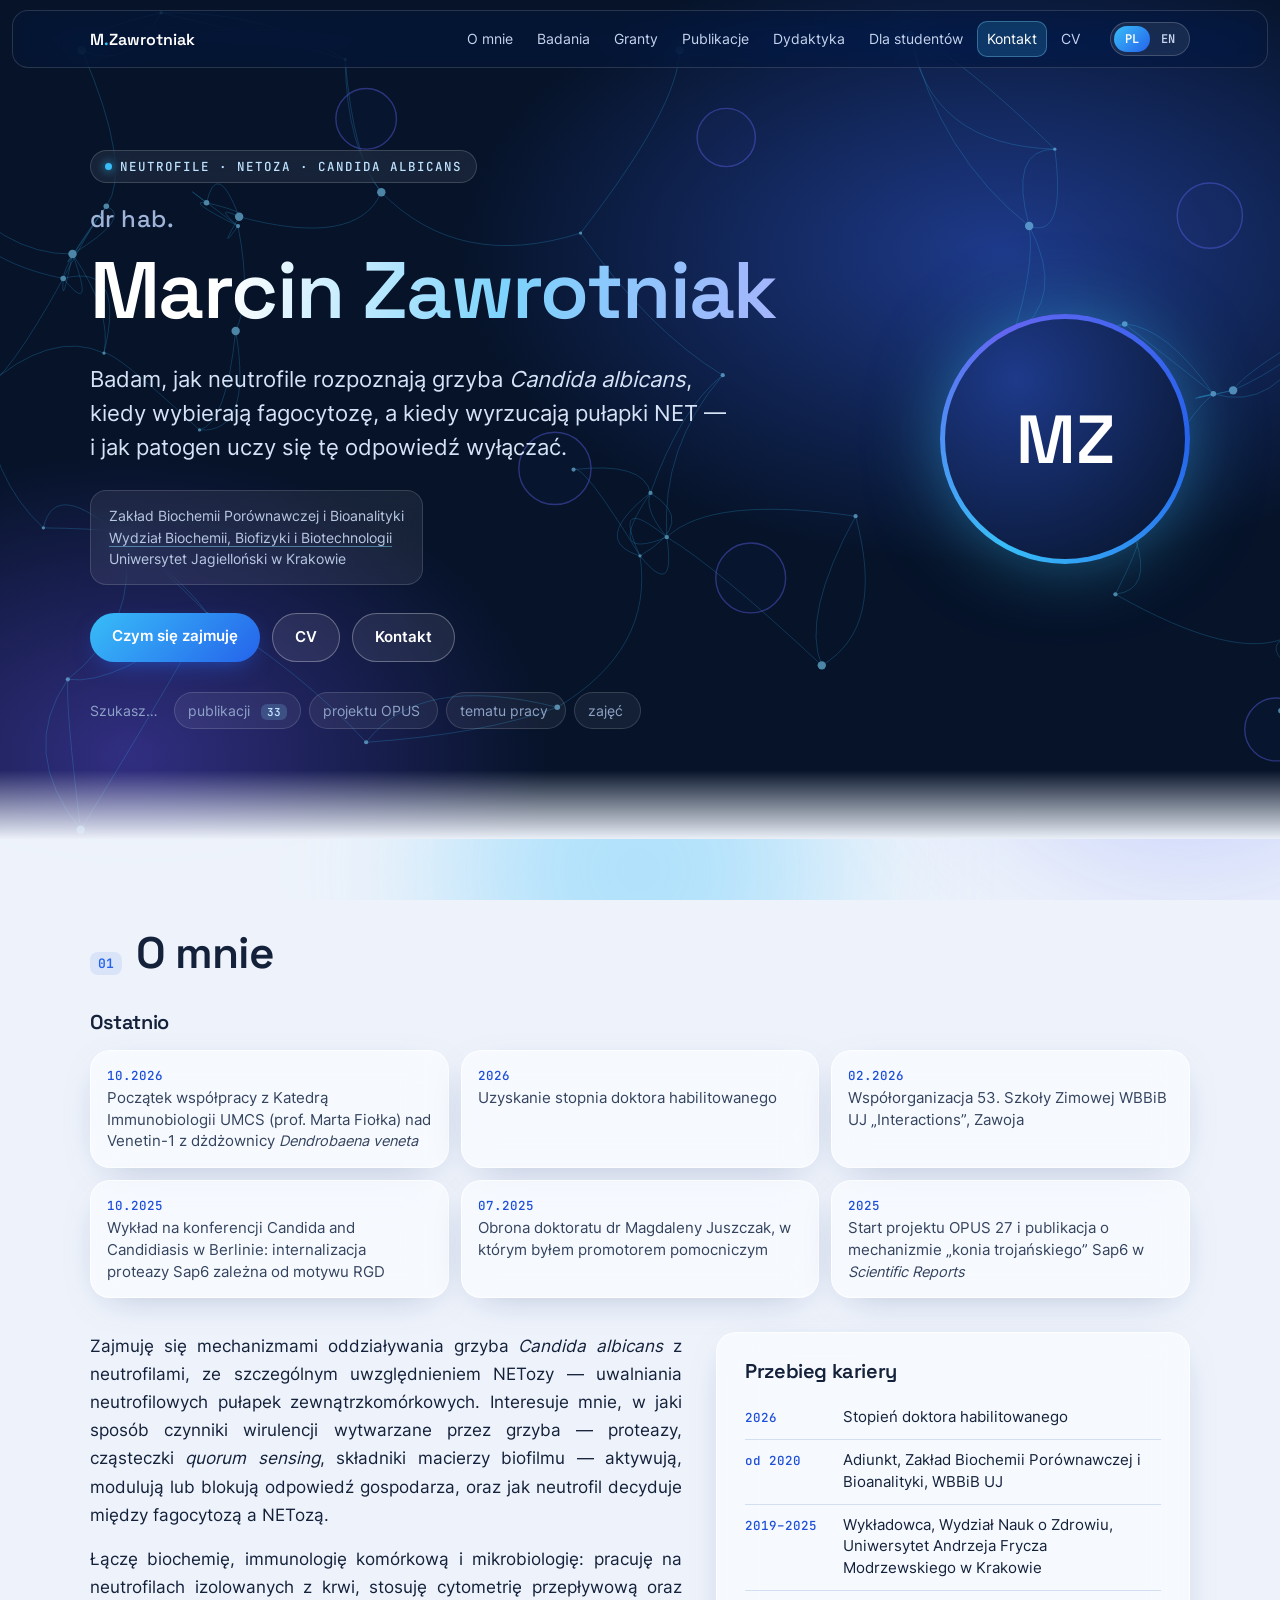
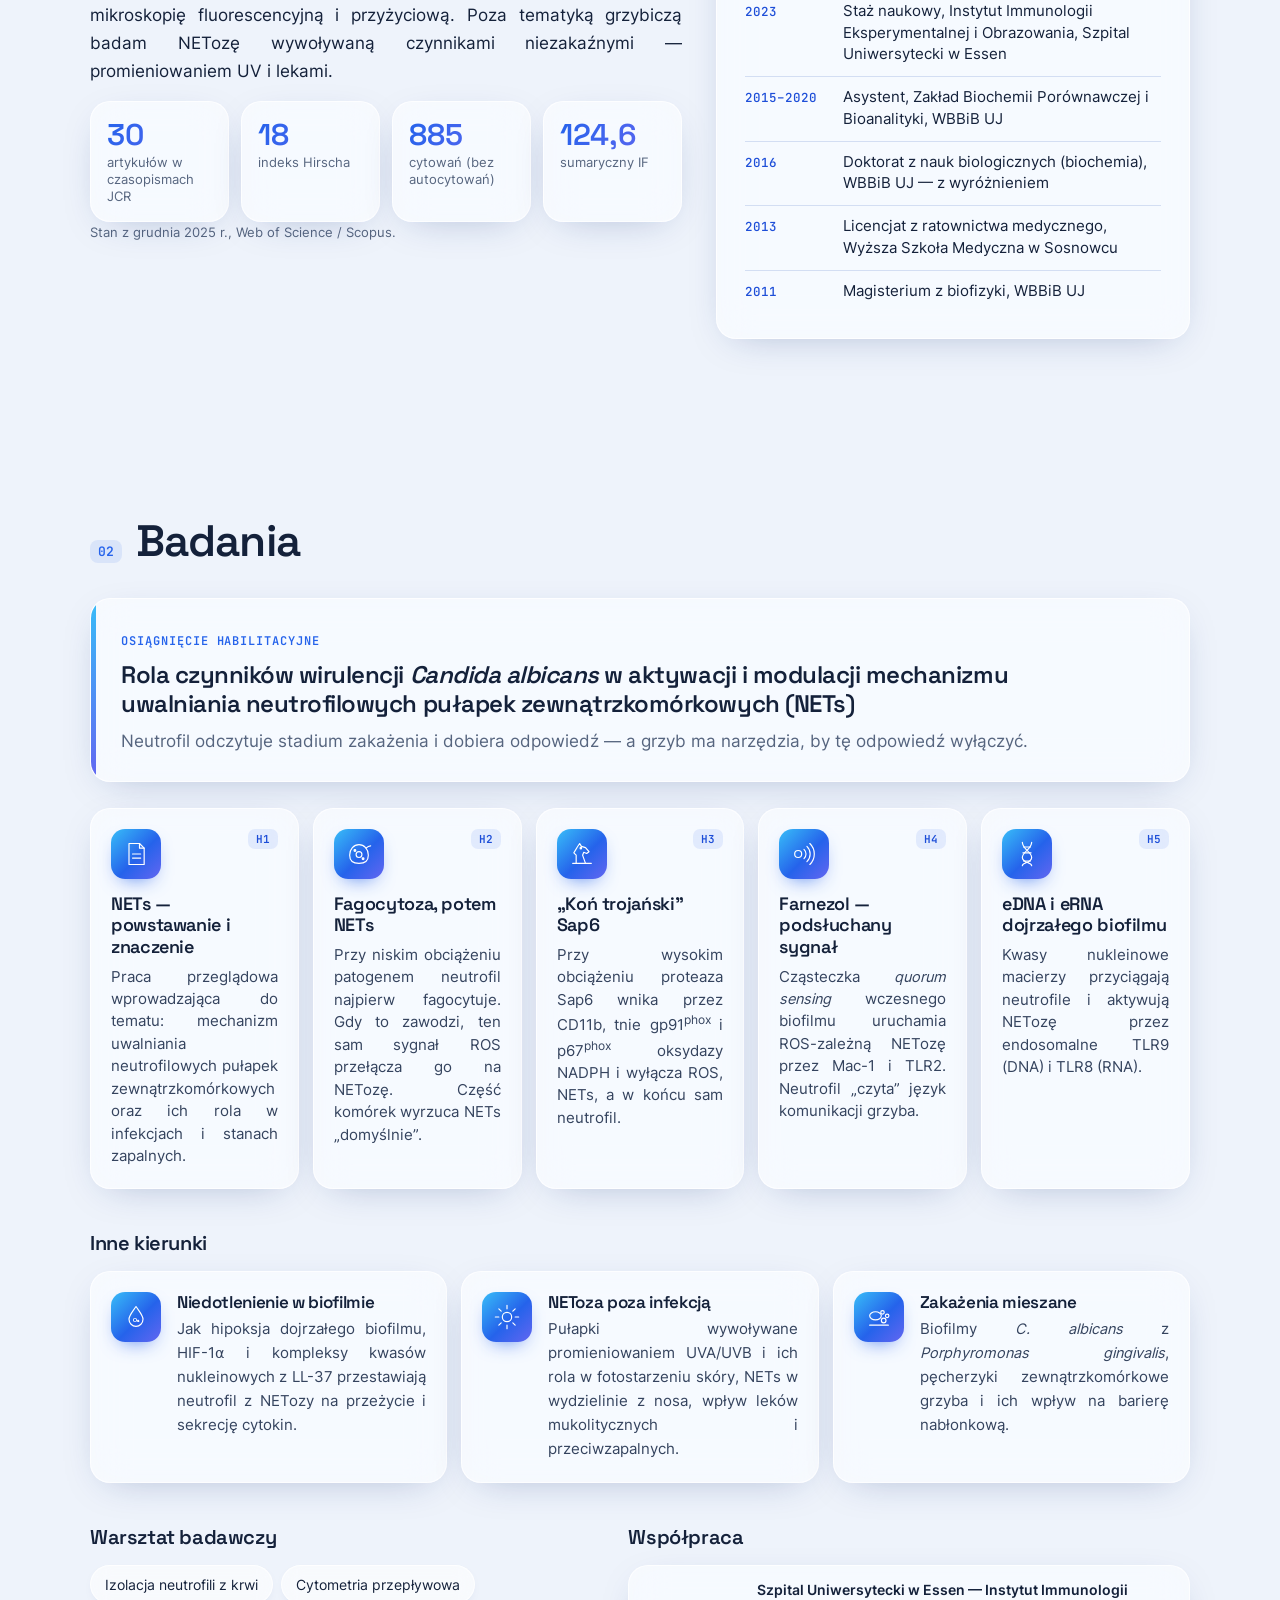
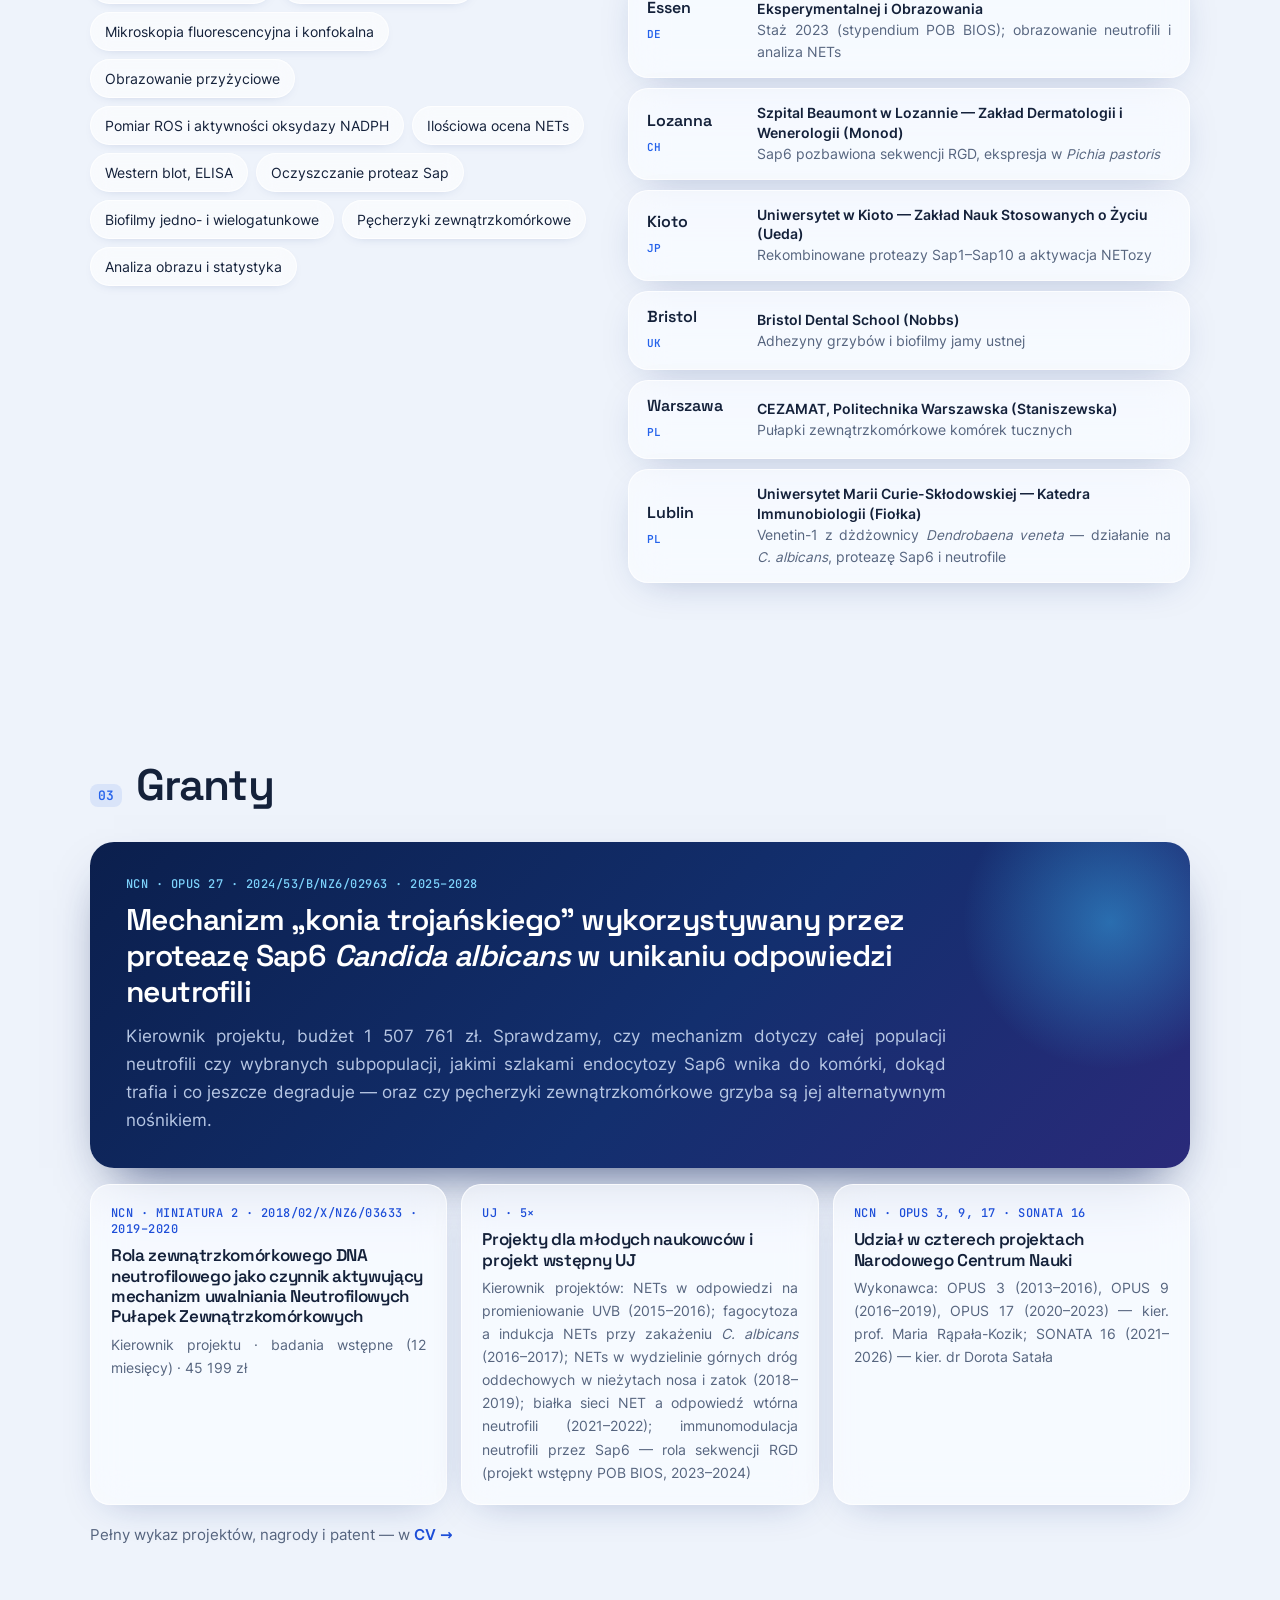
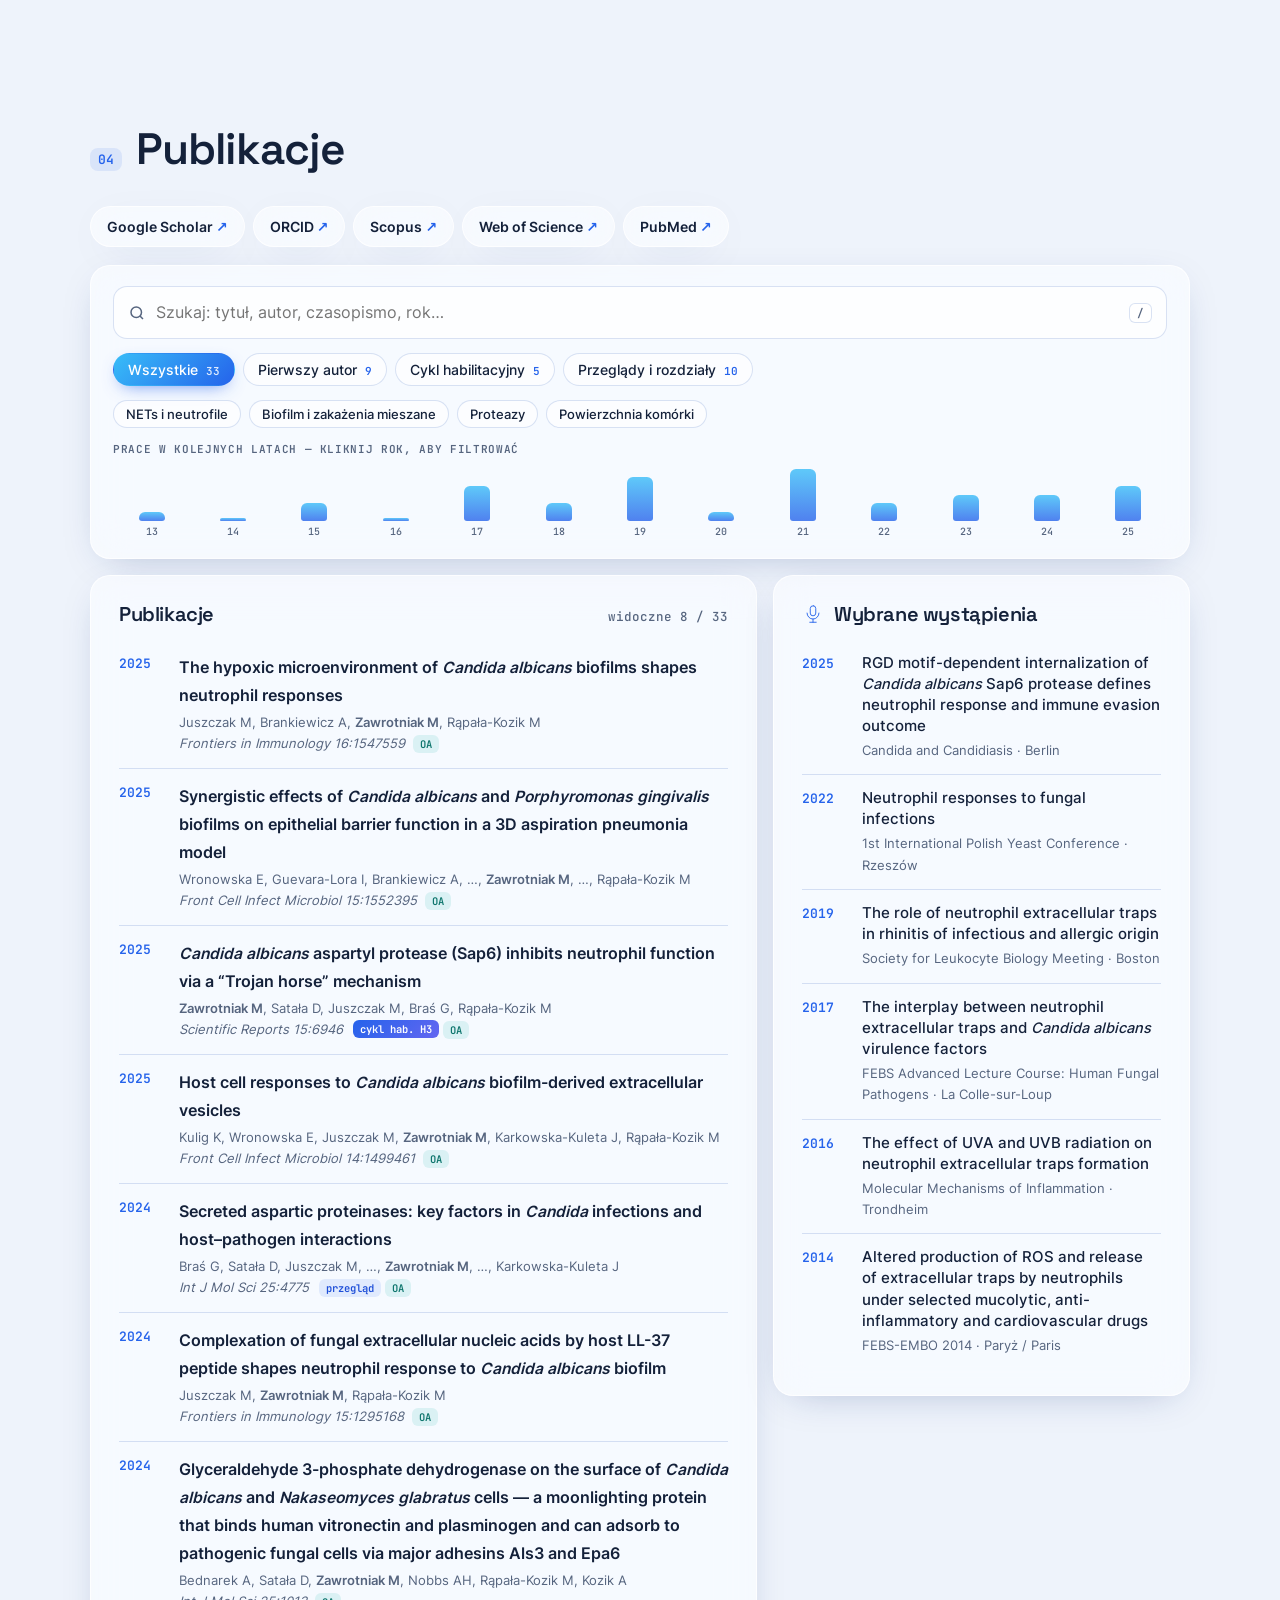
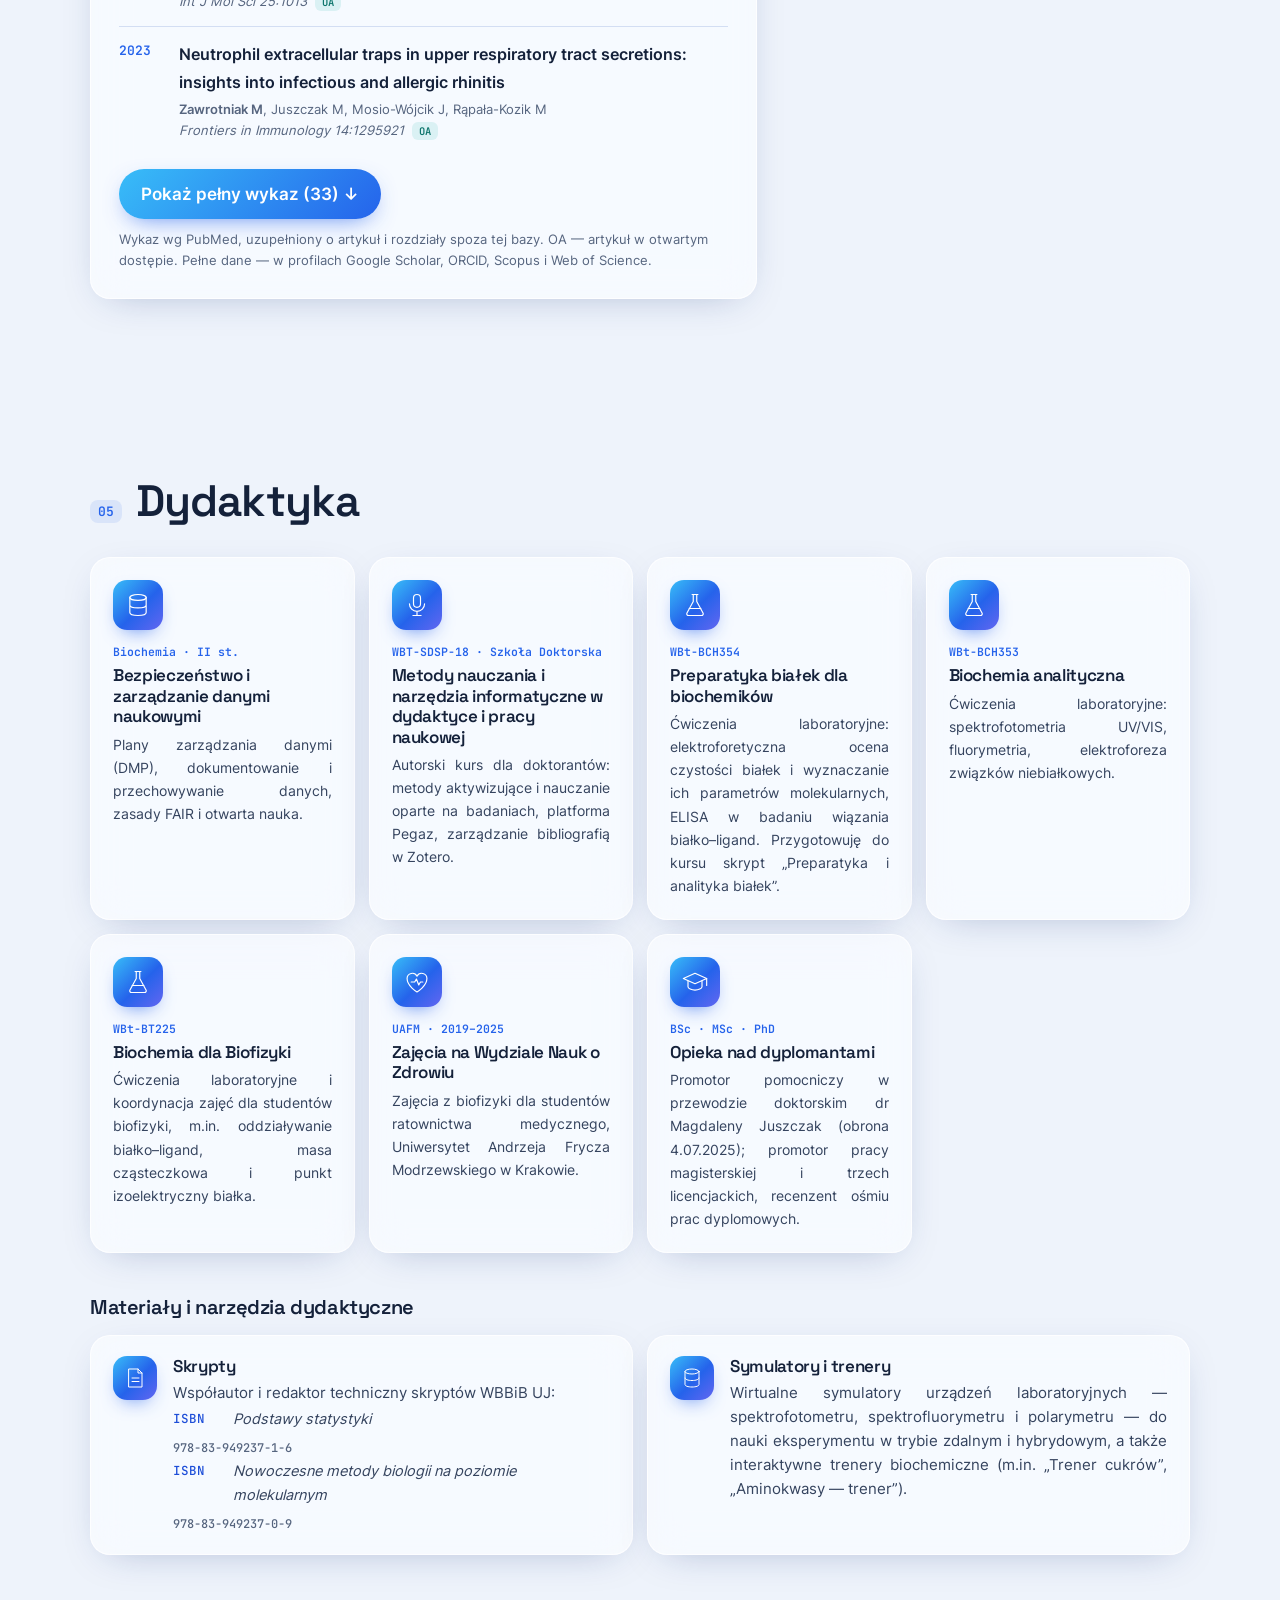
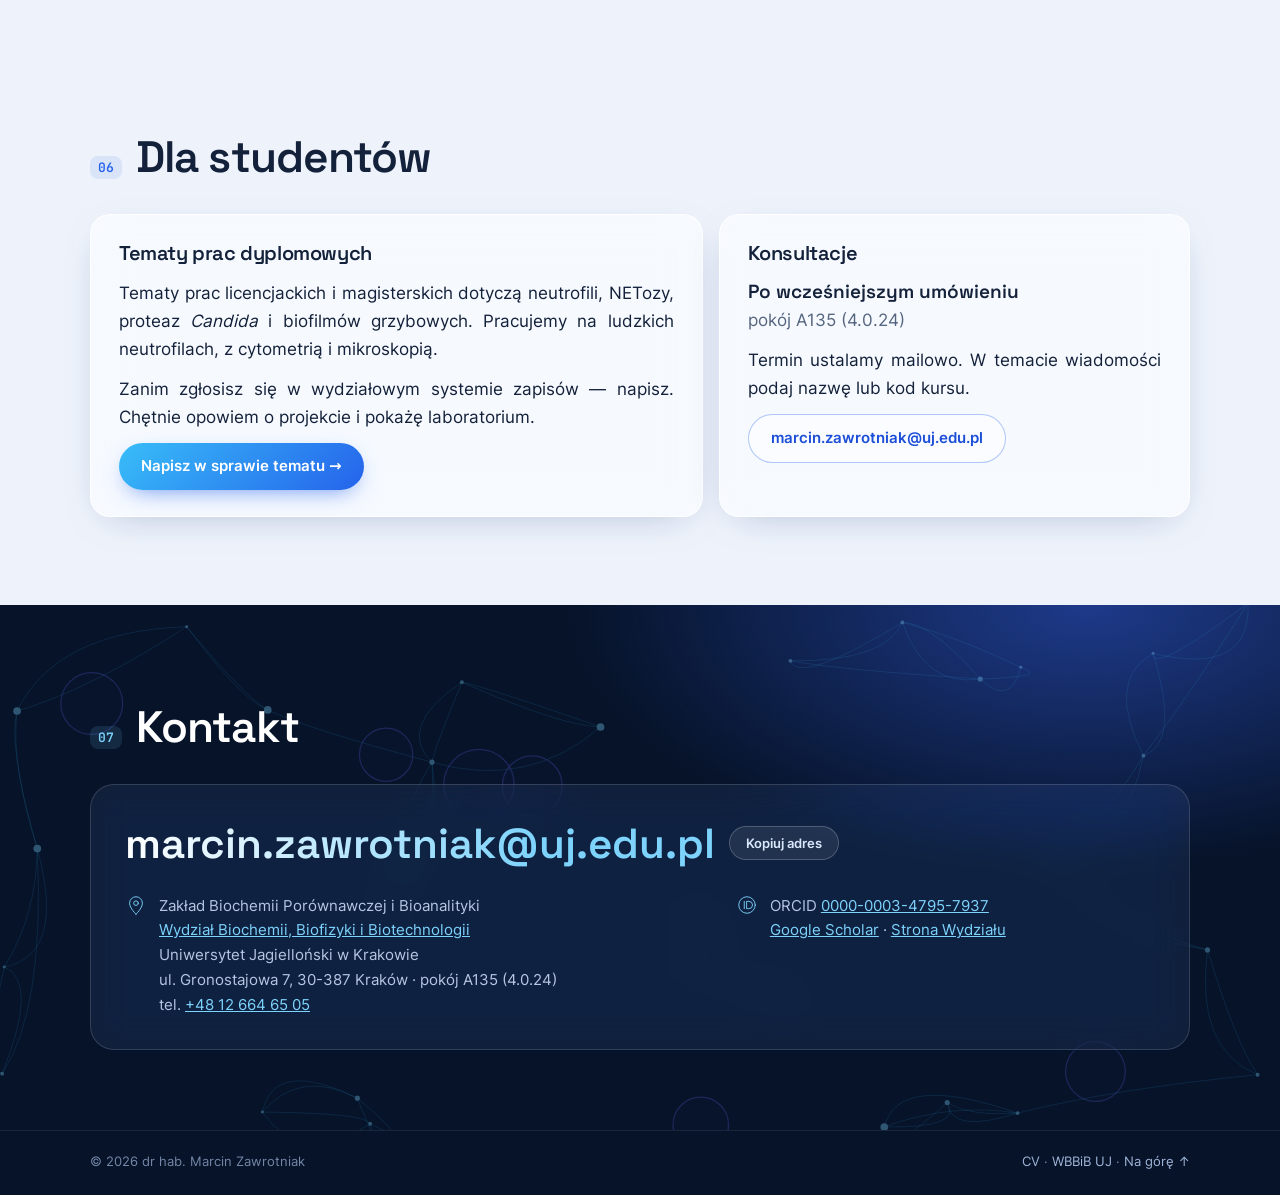
==== index.html @ 9e25c275 "Strona marcinzawrotniak.pl — wersja 2 Co-Authored-By: Claude Opus 5.5 <noreply@anthropic.com> Claude" ====
<!DOCTYPE html>
<html lang="pl" data-lang="pl">
<head>
<meta charset="utf-8">
<meta name="viewport" content="width=device-width, initial-scale=1">
<title>dr hab. Marcin Zawrotniak — biochemik, Uniwersytet Jagielloński</title>
<meta name="description" content="dr hab. Marcin Zawrotniak — biochemik z Uniwersytetu Jagiellońskiego. Neutrofile, NEToza i Candida albicans: badania, granty, publikacje, dydaktyka i kontakt.">
<meta name="theme-color" content="#061329">
<meta property="og:type" content="profile">
<meta property="og:title" content="dr hab. Marcin Zawrotniak — biochemik, Uniwersytet Jagielloński">
<meta property="og:description" content="dr hab. Marcin Zawrotniak — biochemik z Uniwersytetu Jagiellońskiego. Neutrofile, NEToza i Candida albicans: badania, granty, publikacje, dydaktyka i kontakt.">
<meta property="og:url" content="https://marcinzawrotniak.pl/">
<meta property="og:locale" content="pl_PL">
<link rel="canonical" href="https://marcinzawrotniak.pl/">
<link rel="alternate" hreflang="pl" href="https://marcinzawrotniak.pl/"><link rel="alternate" hreflang="en" href="https://marcinzawrotniak.pl/en/"><link rel="alternate" hreflang="x-default" href="https://marcinzawrotniak.pl/">
<link rel="icon" href="data:image/svg+xml,%3Csvg xmlns='http://www.w3.org/2000/svg' viewBox='0 0 64 64'%3E%3Crect width='64' height='64' rx='16' fill='%23061329'/%3E%3Ctext x='32' y='42' font-family='Arial' font-weight='700' font-size='26' fill='%2338bdf8' text-anchor='middle'%3EMZ%3C/text%3E%3C/svg%3E">
<script type="application/ld+json">{"@context":"https://schema.org","@type":"Person","name":"Marcin Zawrotniak","honorificPrefix":"dr hab.","jobTitle":"Adiunkt","email":"mailto:marcin.zawrotniak@uj.edu.pl","telephone":"+48126646505","url":"https://marcinzawrotniak.pl/","affiliation":{"@type":"CollegeOrUniversity","name":"Uniwersytet Jagielloński","url":"https://www.uj.edu.pl"},"workLocation":{"@type":"Place","address":"ul. Gronostajowa 7, 30-387 Kraków"},"knowsAbout":["Neutrophils","NETosis","Candida albicans","Innate immunity"],"sameAs":["https://scholar.google.com/citations?user=NKkcyf8AAAAJ&hl=pl&oi=ao","https://orcid.org/0000-0003-4795-7937","https://www.scopus.com/authid/detail.uri?authorId=55891539000","https://www.webofscience.com/wos/author/record/1989171"]}</script>
<script>document.documentElement.classList.add('js')</script>
<style>@font-face {
  font-family: 'Inter';
  font-style: normal;
  font-display: swap;
  font-weight: 400;
  src:url(fonts/inter-latin-ext-400-normal.woff2) format('woff2');
  unicode-range: U+0100-02AF,U+0304,U+0308,U+0329,U+1E00-1E9F,U+1EF2-1EFF,U+2020,U+20A0-20AB,U+20AD-20C0,U+2113,U+2C60-2C7F,U+A720-A7FF;
}
@font-face {
  font-family: 'Inter';
  font-style: normal;
  font-display: swap;
  font-weight: 400;
  src:url(fonts/inter-latin-400-normal.woff2) format('woff2');
  unicode-range: U+0000-00FF,U+0131,U+0152-0153,U+02BB-02BC,U+02C6,U+02DA,U+02DC,U+0304,U+0308,U+0329,U+2000-206F,U+2074,U+20AC,U+2122,U+2191,U+2193,U+2212,U+2215,U+FEFF,U+FFFD;
}
@font-face {
  font-family: 'Inter';
  font-style: normal;
  font-display: swap;
  font-weight: 500;
  src:url(fonts/inter-latin-ext-500-normal.woff2) format('woff2');
  unicode-range: U+0100-02AF,U+0304,U+0308,U+0329,U+1E00-1E9F,U+1EF2-1EFF,U+2020,U+20A0-20AB,U+20AD-20C0,U+2113,U+2C60-2C7F,U+A720-A7FF;
}
@font-face {
  font-family: 'Inter';
  font-style: normal;
  font-display: swap;
  font-weight: 500;
  src:url(fonts/inter-latin-500-normal.woff2) format('woff2');
  unicode-range: U+0000-00FF,U+0131,U+0152-0153,U+02BB-02BC,U+02C6,U+02DA,U+02DC,U+0304,U+0308,U+0329,U+2000-206F,U+2074,U+20AC,U+2122,U+2191,U+2193,U+2212,U+2215,U+FEFF,U+FFFD;
}
@font-face {
  font-family: 'Inter';
  font-style: normal;
  font-display: swap;
  font-weight: 600;
  src:url(fonts/inter-latin-ext-600-normal.woff2) format('woff2');
  unicode-range: U+0100-02AF,U+0304,U+0308,U+0329,U+1E00-1E9F,U+1EF2-1EFF,U+2020,U+20A0-20AB,U+20AD-20C0,U+2113,U+2C60-2C7F,U+A720-A7FF;
}
@font-face {
  font-family: 'Inter';
  font-style: normal;
  font-display: swap;
  font-weight: 600;
  src:url(fonts/inter-latin-600-normal.woff2) format('woff2');
  unicode-range: U+0000-00FF,U+0131,U+0152-0153,U+02BB-02BC,U+02C6,U+02DA,U+02DC,U+0304,U+0308,U+0329,U+2000-206F,U+2074,U+20AC,U+2122,U+2191,U+2193,U+2212,U+2215,U+FEFF,U+FFFD;
}
@font-face {
  font-family: 'Space Grotesk';
  font-style: normal;
  font-display: swap;
  font-weight: 500;
  src:url(fonts/space-grotesk-latin-ext-500-normal.woff2) format('woff2');
  unicode-range: U+0100-02AF,U+0304,U+0308,U+0329,U+1E00-1E9F,U+1EF2-1EFF,U+2020,U+20A0-20AB,U+20AD-20C0,U+2113,U+2C60-2C7F,U+A720-A7FF;
}
@font-face {
  font-family: 'Space Grotesk';
  font-style: normal;
  font-display: swap;
  font-weight: 500;
  src:url(fonts/space-grotesk-latin-500-normal.woff2) format('woff2');
  unicode-range: U+0000-00FF,U+0131,U+0152-0153,U+02BB-02BC,U+02C6,U+02DA,U+02DC,U+0304,U+0308,U+0329,U+2000-206F,U+2074,U+20AC,U+2122,U+2191,U+2193,U+2212,U+2215,U+FEFF,U+FFFD;
}
@font-face {
  font-family: 'Space Grotesk';
  font-style: normal;
  font-display: swap;
  font-weight: 600;
  src:url(fonts/space-grotesk-latin-ext-600-normal.woff2) format('woff2');
  unicode-range: U+0100-02AF,U+0304,U+0308,U+0329,U+1E00-1E9F,U+1EF2-1EFF,U+2020,U+20A0-20AB,U+20AD-20C0,U+2113,U+2C60-2C7F,U+A720-A7FF;
}
@font-face {
  font-family: 'Space Grotesk';
  font-style: normal;
  font-display: swap;
  font-weight: 600;
  src:url(fonts/space-grotesk-latin-600-normal.woff2) format('woff2');
  unicode-range: U+0000-00FF,U+0131,U+0152-0153,U+02BB-02BC,U+02C6,U+02DA,U+02DC,U+0304,U+0308,U+0329,U+2000-206F,U+2074,U+20AC,U+2122,U+2191,U+2193,U+2212,U+2215,U+FEFF,U+FFFD;
}
@font-face {
  font-family: 'JetBrains Mono';
  font-style: normal;
  font-display: swap;
  font-weight: 500;
  src:url(fonts/jetbrains-mono-latin-ext-500-normal.woff2) format('woff2');
  unicode-range: U+0100-02AF,U+0304,U+0308,U+0329,U+1E00-1E9F,U+1EF2-1EFF,U+2020,U+20A0-20AB,U+20AD-20CF,U+2113,U+2C60-2C7F,U+A720-A7FF;
}
@font-face {
  font-family: 'JetBrains Mono';
  font-style: normal;
  font-display: swap;
  font-weight: 500;
  src:url(fonts/jetbrains-mono-latin-500-normal.woff2) format('woff2');
  unicode-range: U+0000-00FF,U+0131,U+0152-0153,U+02BB-02BC,U+02C6,U+02DA,U+02DC,U+0304,U+0308,U+0329,U+2000-206F,U+2074,U+20AC,U+2122,U+2191,U+2193,U+2212,U+2215,U+FEFF,U+FFFD;
}
@font-face {
  font-family: 'JetBrains Mono';
  font-style: normal;
  font-display: swap;
  font-weight: 600;
  src:url(fonts/jetbrains-mono-latin-ext-600-normal.woff2) format('woff2');
  unicode-range: U+0100-02AF,U+0304,U+0308,U+0329,U+1E00-1E9F,U+1EF2-1EFF,U+2020,U+20A0-20AB,U+20AD-20CF,U+2113,U+2C60-2C7F,U+A720-A7FF;
}
@font-face {
  font-family: 'JetBrains Mono';
  font-style: normal;
  font-display: swap;
  font-weight: 600;
  src:url(fonts/jetbrains-mono-latin-600-normal.woff2) format('woff2');
  unicode-range: U+0000-00FF,U+0131,U+0152-0153,U+02BB-02BC,U+02C6,U+02DA,U+02DC,U+0304,U+0308,U+0329,U+2000-206F,U+2074,U+20AC,U+2122,U+2191,U+2193,U+2212,U+2215,U+FEFF,U+FFFD;
}
:root{
 --ink:#061329;--ink2:#0c2148;--paper:#eef3fb;--txt:#14213a;--mute:#56657f;
 --blue:#2563eb;--sky:#38bdf8;--indigo:#6366f1;--blue-ink:#1d4ed8;
 --glass:rgba(255,255,255,.55);--glass-b:rgba(255,255,255,.75);--glass-line:rgba(120,150,210,.28);
 --shadow:0 10px 40px -18px rgba(20,50,120,.35);--r:20px}
*{box-sizing:border-box}html{scroll-behavior:smooth;scroll-padding-top:76px}
body{margin:0;background:var(--paper);color:var(--txt);font:17px/1.65 "Inter",system-ui,sans-serif;-webkit-font-smoothing:antialiased;overflow-x:hidden}
a{color:var(--blue-ink)}h1,h2,h3,h4{font-family:"Space Grotesk","Inter",sans-serif;letter-spacing:-.02em;line-height:1.2;margin:0}
.wrap{max-width:1140px;margin:0 auto;padding:0 20px;position:relative}
mark.todo{background:#ffe066;color:#3a2e00;padding:0 .3em;border-radius:4px;font:600 .72em/1.5 "JetBrains Mono",monospace}

/* tło: rozmyte plamy światła pod szkłem */
.bg{position:fixed;inset:0;z-index:-1;pointer-events:none;overflow:hidden}
.bg i{position:absolute;border-radius:50%;filter:blur(80px);opacity:.55}
.bg i:nth-child(1){width:520px;height:520px;background:#93c5fd;left:-120px;top:20%}
.bg i:nth-child(2){width:460px;height:460px;background:#a5b4fc;right:-140px;top:45%}
.bg i:nth-child(3){width:380px;height:380px;background:#7dd3fc;left:35%;bottom:-160px}

.glass{background:var(--glass);border:1px solid var(--glass-b);border-radius:var(--r);box-shadow:var(--shadow);
 backdrop-filter:blur(18px) saturate(160%);-webkit-backdrop-filter:blur(18px) saturate(160%)}

/* nawigacja */
.top{position:fixed;left:12px;right:12px;top:10px;z-index:20;border-radius:16px;
 background:rgba(8,22,50,.55);border:1px solid rgba(255,255,255,.14);backdrop-filter:blur(16px) saturate(170%);-webkit-backdrop-filter:blur(16px) saturate(170%);transition:background .3s}
.top.solid{background:rgba(8,22,50,.78)}
.top .wrap{display:flex;align-items:center;gap:20px;height:56px}
.brand{color:#fff;text-decoration:none;font:600 16px "Space Grotesk",sans-serif;white-space:nowrap}.brand span{color:var(--sky)}
.top nav{display:flex;gap:4px;margin-left:auto}
.top nav a{color:#c6d4ee;text-decoration:none;font-size:14px;white-space:nowrap;padding:6px 10px;border-radius:10px}
.top nav a:hover{color:#fff;background:rgba(255,255,255,.08)}
.jezyk{display:flex;background:rgba(255,255,255,.08);border:1px solid rgba(255,255,255,.18);border-radius:99px;padding:3px;flex:none}
.jezyk a{text-decoration:none;color:#c6d4ee;font:600 12px "JetBrains Mono",monospace;padding:5px 11px;border-radius:99px;cursor:pointer}
.jezyk a[aria-current="true"]{background:linear-gradient(135deg,var(--sky),var(--blue));color:#fff}

/* hero */
.hero{position:relative;background:radial-gradient(900px 520px at 78% 30%,#1e3a8a 0,transparent 60%),radial-gradient(700px 500px at 10% 90%,#312e81 0,transparent 60%),var(--ink);color:#fff;overflow:hidden;padding:150px 0 110px}
.siec{position:absolute;inset:0;width:100%;height:100%;opacity:.6}
.s-lin path{fill:none;stroke:var(--sky);stroke-width:.8;opacity:.4}.s-kr circle{fill:#7dd3fc}.s-kom circle{fill:rgba(99,102,241,.08);stroke:var(--indigo);stroke-width:1.2;opacity:.7}
.hero .wrap{display:grid;grid-template-columns:1fr auto;gap:48px;align-items:center}
.eyebrow{display:inline-flex;gap:8px;align-items:center;font:500 12.5px "JetBrains Mono",monospace;color:#bfe3ff;letter-spacing:.08em;text-transform:uppercase;margin-bottom:22px;
 padding:7px 14px;border-radius:99px;background:rgba(255,255,255,.07);border:1px solid rgba(255,255,255,.16);backdrop-filter:blur(10px);-webkit-backdrop-filter:blur(10px)}
.eyebrow::before{content:"";width:7px;height:7px;border-radius:50%;background:var(--sky);box-shadow:0 0 10px var(--sky)}
.hero h1{font-size:clamp(42px,7vw,80px);font-weight:600}
.hero h1 small{display:block;font-size:.3em;font-weight:500;color:#9fb4d8;letter-spacing:.02em;margin-bottom:8px}
.hero h1 .grad{background:linear-gradient(100deg,#fff 20%,#7dd3fc 60%,#a5b4fc);-webkit-background-clip:text;background-clip:text;color:transparent}
.motto{font-size:clamp(18px,2.1vw,22px);color:#d6e2f5;max-width:640px;margin:24px 0 26px;line-height:1.55}
.hero-card{display:inline-block;padding:14px 18px;border-radius:16px;background:rgba(255,255,255,.07);border:1px solid rgba(255,255,255,.14);color:#b9c8e3;font-size:14px;line-height:1.55;
 backdrop-filter:blur(12px);-webkit-backdrop-filter:blur(12px)}
.cta{display:flex;gap:12px;flex-wrap:wrap;margin-top:28px}
.btn{display:inline-block;padding:11px 22px;border-radius:99px;background:linear-gradient(135deg,var(--sky),var(--blue));color:#fff;text-decoration:none;font-weight:600;font-size:15px;box-shadow:0 8px 24px -10px rgba(37,99,235,.8)}
.btn.ghost{background:rgba(255,255,255,.4);color:var(--blue-ink);border:1px solid rgba(37,99,235,.35);box-shadow:none}
.hero .btn.ghost{background:rgba(255,255,255,.08);color:#fff;border-color:rgba(255,255,255,.3);backdrop-filter:blur(8px)}
.foto{width:250px;aspect-ratio:1;border-radius:50%;padding:5px;background:conic-gradient(from 210deg,var(--sky),var(--indigo),var(--blue),var(--sky));box-shadow:0 0 80px -10px rgba(56,189,248,.6)}
.foto div{width:100%;height:100%;border-radius:50%;background:radial-gradient(circle at 30% 25%,#1e3a8a,var(--ink));display:grid;place-items:center;font:600 68px "Space Grotesk",system-ui,sans-serif;color:#fff}
.hero::after{content:"";position:absolute;left:0;right:0;bottom:-1px;height:70px;background:linear-gradient(to bottom,transparent,var(--paper))}

/* sekcje */
.sec{padding:88px 0}
.sec-head{display:flex;align-items:baseline;gap:14px;margin-bottom:30px}
.num{font:600 13px "JetBrains Mono",monospace;color:var(--blue);background:rgba(37,99,235,.1);padding:3px 8px;border-radius:8px}
.sec-head h2{font-size:clamp(30px,4vw,44px)}
.panel{padding:26px 28px}.panel h3{font-size:20px;margin-bottom:14px;display:flex;align-items:center;gap:10px}
.przypis{font-size:13px;color:var(--mute);margin:10px 0 0}
.ic{display:grid;place-items:center;width:50px;height:50px;border-radius:14px;flex:none;color:#fff;
 background:linear-gradient(135deg,var(--sky),var(--blue) 55%,var(--indigo));box-shadow:0 8px 20px -10px rgba(37,99,235,.9)}
.ic svg{width:28px;height:28px}.ic-s{display:inline-grid;color:var(--blue)}.ic-s svg{width:22px;height:22px}

.omnie{display:grid;grid-template-columns:1.25fr 1fr;gap:34px;align-items:start}
.omnie-txt>p{margin:0 0 16px}
.staze{margin-top:22px}.staze .kariera{columns:2;column-gap:36px}.staze .kariera li{break-inside:avoid}
.isbn-l{margin-top:6px}.isbn-l li{grid-template-columns:44px 1fr}.isbn{font:500 12px "JetBrains Mono",monospace;color:var(--mute);white-space:nowrap}
@media(max-width:820px){.staze .kariera{columns:1}}
/* justowanie tekstu ciągłego */
.omnie-txt>p,.habil p,.etap p,.card p,.grant-main p,.grant p,.mini p,.kurs p,.stud p,.wsp-tem{text-align:justify;-webkit-hyphens:auto;hyphens:auto;hyphenate-limit-chars:6 3 3}
.wsp{display:flex;align-items:center;gap:10px;flex-wrap:wrap;margin:6px 0 24px}
.lbl{font:600 12px "JetBrains Mono",monospace;text-transform:uppercase;letter-spacing:.08em;color:var(--mute)}
.chips{display:flex;gap:6px;flex-wrap:wrap}
html[data-lang="pl"] .chips.l-pl,html[data-lang="en"] .chips.l-en{display:flex}
.chip-s{font-size:13px;font-weight:500;padding:4px 11px;border-radius:99px;background:rgba(255,255,255,.6);border:1px solid var(--glass-line)}
.stats{display:grid;grid-template-columns:repeat(4,1fr);gap:12px}
.stat{padding:16px;font-size:12.5px;color:var(--mute);line-height:1.35}
.stat b{display:block;font:600 30px "Space Grotesk",system-ui,sans-serif;line-height:1.1;margin-bottom:4px;background:linear-gradient(120deg,var(--blue),var(--indigo));-webkit-background-clip:text;background-clip:text;color:transparent}
.kariera,.tl,.plain{list-style:none;margin:0;padding:0}
.kariera li{display:grid;grid-template-columns:86px 1fr;gap:12px;padding:10px 0;border-top:1px solid var(--glass-line);font-size:14.5px;line-height:1.5}
.kariera li:first-child{border-top:0}
.when{font:500 12.5px "JetBrains Mono",monospace;color:var(--blue-ink);padding-top:2px}

.habil{padding:26px 30px;margin-bottom:26px;position:relative;overflow:hidden}
.habil::before{content:"";position:absolute;left:0;top:0;bottom:0;width:5px;background:linear-gradient(var(--sky),var(--indigo))}
.kicker{font:600 12px "JetBrains Mono",monospace;text-transform:uppercase;letter-spacing:.08em;color:var(--blue)}
.habil h3{font-size:clamp(19px,2.3vw,24px);margin:8px 0 8px;max-width:900px}.habil p{margin:0;color:var(--mute)}
.os-bar{display:flex;justify-content:space-between;font:500 12px "JetBrains Mono",monospace;color:var(--mute);text-transform:uppercase;letter-spacing:.06em;
 padding-bottom:12px;margin-bottom:14px;position:relative}
.os-bar::after{content:"";position:absolute;left:0;right:0;bottom:0;height:4px;border-radius:4px;background:linear-gradient(90deg,var(--sky),var(--blue),var(--indigo),#1e1b4b)}
.os-bar span:last-child::after{content:" →"}
.etapy{display:grid;grid-template-columns:repeat(5,1fr);gap:14px}
.etap{padding:20px}.etap-top{display:flex;justify-content:space-between;align-items:flex-start;margin-bottom:14px}
.htag{font:600 11px "JetBrains Mono",monospace;color:var(--blue-ink);background:rgba(37,99,235,.1);padding:3px 8px;border-radius:7px}
.etap h3{font-size:18px;margin-bottom:8px}.etap p{margin:0;font-size:14.5px;color:#34435e;line-height:1.55}
.sub{font-size:20px;margin:42px 0 16px}
.cards{display:grid;grid-template-columns:repeat(3,1fr);gap:14px}
.card{padding:20px;display:flex;gap:16px;align-items:flex-start}.card h3{font-size:17px;margin-bottom:6px}.card p{margin:0;font-size:14.5px;color:#34435e}

.grant-main{position:relative;overflow:hidden;border-radius:24px;padding:34px 36px;color:#e3ecfa;margin-bottom:16px;
 background:linear-gradient(135deg,#0b1f4d,#132f6e 55%,#2a2a7a);box-shadow:0 24px 50px -24px rgba(12,33,90,.8)}
.gm-glow{position:absolute;right:-80px;top:-80px;width:320px;height:320px;border-radius:50%;background:radial-gradient(circle,rgba(56,189,248,.45),transparent 65%)}
.grant-main .gmeta{color:#7dd3fc}.grant-main h3{font-size:clamp(21px,2.8vw,30px);max-width:820px;margin:10px 0 12px;color:#fff;position:relative}
.grant-main p{margin:0;max-width:820px;color:#b6c6e3;position:relative}
.gmeta{font:500 12px "JetBrains Mono",monospace;letter-spacing:.04em;color:var(--blue-ink);position:relative}
.grants{display:grid;grid-template-columns:repeat(3,1fr);gap:14px;margin-bottom:14px}
.grant{padding:20px}.grant h4{font-size:17px;margin:8px 0 6px}.grant p{margin:0;font-size:14px;color:var(--mute)}
.duo{display:grid;grid-template-columns:1fr 1fr;gap:14px;margin-top:14px}
.mini{padding:20px 22px;display:flex;gap:16px;align-items:flex-start}.mini h4{font-size:17px;margin-bottom:6px}.mini p{margin:0;font-size:14.5px;color:#34435e}
.mini .ic{width:44px;height:44px}.mini .ic svg{width:24px;height:24px}
.plain li{display:grid;grid-template-columns:52px 1fr;gap:8px;font-size:14.5px;color:#34435e;padding:2px 0}

.profiles{display:flex;flex-wrap:wrap;gap:8px;margin-bottom:18px}
.chip{border-radius:99px;padding:8px 16px;font-size:14px;font-weight:600;text-decoration:none;color:var(--txt)}.chip span{color:var(--blue)}
.chip:hover{border-color:var(--blue)}
.pub-grid{display:grid;grid-template-columns:1.6fr 1fr;gap:16px;align-items:start}
.pubs{list-style:none;margin:0;padding:0}
.pubs li{display:grid;grid-template-columns:48px 1fr;gap:12px;padding:13px 0;border-top:1px solid var(--glass-line)}
.pubs li:first-child{border-top:0}
.yr{font:600 13px "JetBrains Mono",monospace;color:var(--blue);padding-top:2px}
.pt{font-weight:600;color:var(--txt);text-decoration:none;font-size:15.5px;line-height:1.45}.pt:hover{color:var(--blue-ink)}
.pt2{font-weight:500;font-size:14.5px;line-height:1.45}
.au{font-size:13px;color:var(--mute);margin-top:3px}.jr{font-size:13px;font-style:italic;color:var(--mute)}
.hb{font:600 10.5px "JetBrains Mono",monospace;font-style:normal;color:#fff;background:linear-gradient(135deg,var(--blue),var(--indigo));padding:2px 7px;border-radius:6px;margin-left:6px;vertical-align:1px}

.kursy{display:grid;grid-template-columns:repeat(4,1fr);gap:14px}
.kurs{padding:22px}.kurs .ic{margin-bottom:14px}
.kod{font:600 11.5px "JetBrains Mono",monospace;color:var(--blue);margin-bottom:6px}.kurs h3{font-size:17px;margin-bottom:6px}.kurs p{margin:0;font-size:14px;color:#34435e}
.stud{display:grid;grid-template-columns:1.3fr 1fr;gap:16px}.stud p{margin:0 0 12px}
.big{font:600 19px "Space Grotesk",system-ui,sans-serif;margin-bottom:2px!important}.big2{color:var(--mute)}
.org{display:grid;grid-template-columns:1fr 1fr;gap:16px}
.tl li{display:grid;grid-template-columns:70px 1fr;gap:12px;padding:10px 0 10px 18px;position:relative;font-size:14.5px;line-height:1.5}
.tl li::before{content:"";position:absolute;left:0;top:17px;width:8px;height:8px;border-radius:50%;background:linear-gradient(135deg,var(--sky),var(--blue));box-shadow:0 0 0 4px rgba(37,99,235,.12)}
.tl1 li{display:block}.when.inl{margin-left:6px;white-space:nowrap}
.tl li+li{border-top:1px solid var(--glass-line)}

.sec.dark{position:relative;overflow:hidden;background:radial-gradient(800px 400px at 85% 0,#1e3a8a 0,transparent 65%),var(--ink);color:#d6e2f5;padding:96px 0 80px}
.sec.dark .siec{opacity:.35}.sec.dark .sec-head h2{color:#fff}.sec.dark .num{background:rgba(125,211,252,.12);color:#7dd3fc}
.glass-d{background:rgba(255,255,255,.06);border:1px solid rgba(255,255,255,.14);border-radius:24px;padding:32px 34px;
 backdrop-filter:blur(18px) saturate(150%);-webkit-backdrop-filter:blur(18px) saturate(150%)}
.mail{display:inline-block;font:600 clamp(22px,4vw,42px) "Space Grotesk",system-ui,sans-serif;text-decoration:none;margin-bottom:24px;word-break:break-all;
 background:linear-gradient(100deg,#fff,#7dd3fc 70%);-webkit-background-clip:text;background-clip:text;color:transparent}
.k-grid{display:grid;grid-template-columns:1.4fr 1fr;gap:24px}.k-grid>div{display:flex;gap:12px}.k-grid p{margin:0;color:#b6c6e3;font-size:15px}
.k-grid .ic-s{color:#7dd3fc}.k-grid a{color:#7dd3fc}
footer{background:var(--ink);color:#7486a6;font-size:13px;border-top:1px solid rgba(255,255,255,.08)}
footer .wrap{display:flex;justify-content:space-between;gap:12px;flex-wrap:wrap;padding-top:20px;padding-bottom:22px}footer a{color:#9fb4d8;text-decoration:none}

@supports not ((backdrop-filter:blur(1px)) or (-webkit-backdrop-filter:blur(1px))){.glass{background:rgba(255,255,255,.9)}}
@media(max-width:1020px){.top nav{display:none}.jezyk{margin-left:auto}.etapy,.kursy{grid-template-columns:1fr 1fr}.cards,.grants{grid-template-columns:1fr}}
@media(max-width:820px){.hero{padding:112px 0 80px}.hero .wrap{grid-template-columns:1fr;gap:26px}.foto{width:112px;order:-1}.foto div{font-size:34px}
.omnie,.stud,.org,.duo,.pub-grid,.k-grid{grid-template-columns:1fr}.stats{grid-template-columns:1fr 1fr}.sec{padding:60px 0}
.panel{padding:20px}.grant-main{padding:26px 22px}.glass-d{padding:24px 20px}}
@media(max-width:520px){.wrap{padding:0 16px}.etapy,.kursy{grid-template-columns:1fr}.top{left:8px;right:8px}.kariera li{grid-template-columns:1fr;gap:0}
.pubs li{grid-template-columns:1fr;gap:2px}.tl li{grid-template-columns:1fr;gap:0}}
@media(prefers-reduced-motion:reduce){html{scroll-behavior:auto}}

/* ---------- interaktywność ---------- */
.prog{position:absolute;left:14px;right:14px;bottom:0;height:2px;border-radius:2px;overflow:hidden}
.prog i{display:block;height:100%;width:100%;transform-origin:0 50%;transform:scaleX(0);background:linear-gradient(90deg,var(--sky),var(--indigo))}
.top nav a.active{color:#fff;background:rgba(56,189,248,.18);box-shadow:inset 0 0 0 1px rgba(125,211,252,.35)}
.burger{display:none;width:40px;height:36px;border:1px solid rgba(255,255,255,.2);background:rgba(255,255,255,.06);border-radius:10px;cursor:pointer;flex:none;
 flex-direction:column;justify-content:center;align-items:center;gap:4px}
.burger i{display:block;width:16px;height:2px;background:#fff;border-radius:2px;transition:transform .25s,opacity .25s}
.top.open .burger i:nth-child(1){transform:translateY(6px) rotate(45deg)}.top.open .burger i:nth-child(2){opacity:0}.top.open .burger i:nth-child(3){transform:translateY(-6px) rotate(-45deg)}

.quick{display:flex;flex-wrap:wrap;align-items:center;gap:8px;margin-top:30px;font-size:14px}
.quick span{color:#8ea3c7;margin-right:4px}
.quick a{color:#dbe7fb;text-decoration:none;padding:6px 13px;border-radius:99px;background:rgba(255,255,255,.06);border:1px solid rgba(255,255,255,.14);
 backdrop-filter:blur(8px);-webkit-backdrop-filter:blur(8px);transition:background .2s,border-color .2s,transform .2s}
.quick a:hover{background:rgba(56,189,248,.18);border-color:rgba(125,211,252,.5);transform:translateY(-2px)}
.quick em{font-style:normal;font:600 11px "JetBrains Mono",monospace;background:rgba(125,211,252,.2);color:#bfe3ff;padding:1px 6px;border-radius:6px;margin-left:3px}

/* animowana sieć w nagłówku */
.hero .siec{will-change:transform}


@keyframes blink{0%,100%{opacity:.35}50%{opacity:1}}
@keyframes float{0%,100%{transform:translate(0,0) scale(1)}50%{transform:translate(14px,-18px) scale(1.12)}}
@keyframes drift{to{transform:translate(-18px,10px)}}
@keyframes spin{to{transform:rotate(360deg)}}

/* wejście nagłówka */
.js .hero .eyebrow,.js .hero h1,.js .hero .motto,.js .hero .hero-card,.js .hero .cta,.js .hero .quick,.js .hero .foto-wrap{opacity:0;transform:translateY(18px);animation:up .8s cubic-bezier(.2,.7,.2,1) forwards}
.js .hero h1{animation-delay:.08s}.js .hero .motto{animation-delay:.18s}.js .hero .hero-card{animation-delay:.28s}.js .hero .cta{animation-delay:.36s}.js .hero .quick{animation-delay:.46s}
@keyframes up{to{opacity:1;transform:none}}

/* pojawianie się przy przewijaniu */
.js .rv{opacity:0;transform:translateY(26px);transition:opacity .7s cubic-bezier(.2,.7,.2,1),transform .7s cubic-bezier(.2,.7,.2,1);transition-delay:var(--d,0s)}
.js .rv.in{opacity:1;transform:none}
.js .os-bar::after{transform:scaleX(0);transform-origin:0 50%;transition:transform 1.4s cubic-bezier(.2,.7,.2,1) .2s}
.js .os.in .os-bar::after{transform:scaleX(1)}

/* reflektor na szkle */
.glass{position:relative}
.glass::after{content:"";position:absolute;inset:0;border-radius:inherit;pointer-events:none;opacity:0;transition:opacity .3s;
 background:radial-gradient(420px circle at var(--mx,50%) var(--my,50%),rgba(255,255,255,.55),rgba(147,197,253,.12) 40%,transparent 65%)}
.glass:hover::after{opacity:1}
.etap,.card,.kurs,.grant,.stat,.wsp-i{transition:transform .35s cubic-bezier(.2,.7,.2,1),box-shadow .35s}
.etap:hover,.card:hover,.kurs:hover,.grant:hover,.stat:hover,.wsp-i:hover{transform:translateY(-4px);box-shadow:0 22px 44px -22px rgba(20,50,120,.5)}
.js .rv.in:hover{transform:translateY(-4px)}
.kariera li,.tl li{transition:background .2s}.kariera li:hover{background:rgba(37,99,235,.05)}

/* warsztat i współpraca */
.duo2{display:grid;grid-template-columns:1fr 1.1fr;gap:28px}
.metody{display:flex;flex-wrap:wrap;gap:8px}
.m-chip{font-size:14px;padding:7px 14px;border-radius:99px;background:rgba(255,255,255,.6);border:1px solid var(--glass-b);box-shadow:0 4px 14px -10px rgba(20,50,120,.4);
 backdrop-filter:blur(10px);-webkit-backdrop-filter:blur(10px);transition:transform .2s,background .2s}
.m-chip:hover{transform:translateY(-2px);background:#fff}
.wsp-list{display:grid;gap:10px}
.wsp-i{display:grid;grid-template-columns:96px 1fr;gap:14px;padding:14px 18px;align-items:center}
.wsp-city b{display:block;font:600 16px "Space Grotesk",system-ui,sans-serif}.wsp-city span{font:600 11px "JetBrains Mono",monospace;color:var(--blue)}
.wsp-inst{font-size:14px;font-weight:600;line-height:1.4}.wsp-tem{font-size:13.5px;color:var(--mute)}

/* publikacje */
.pub-top{padding:20px 22px;margin-bottom:16px;display:grid;gap:14px}
.pub-search{display:flex;align-items:center;gap:10px;background:rgba(255,255,255,.75);border:1px solid var(--glass-line);border-radius:14px;padding:0 14px;color:var(--mute);transition:box-shadow .2s,border-color .2s}
.pub-search:focus-within{border-color:var(--blue);box-shadow:0 0 0 4px rgba(37,99,235,.14)}
.pub-search input{flex:1;border:0;background:none;font:inherit;font-size:16px;padding:12px 0;color:var(--txt);outline:none;min-width:0}
kbd{font:600 11px "JetBrains Mono",monospace;border:1px solid var(--glass-line);border-radius:6px;padding:2px 7px;background:#fff}
.filters{display:flex;flex-wrap:wrap;gap:8px}
.f-btn,.t-btn{font:500 14px "Inter",sans-serif;padding:7px 14px;border-radius:99px;border:1px solid var(--glass-line);background:rgba(255,255,255,.6);color:var(--txt);cursor:pointer;transition:all .2s}
.f-btn em{font-style:normal;font:600 11px "JetBrains Mono",monospace;color:var(--blue);margin-left:4px}
.f-btn:hover,.t-btn:hover{border-color:var(--blue)}
.f-btn.on,.t-btn.on{background:linear-gradient(135deg,var(--sky),var(--blue));color:#fff;border-color:transparent;box-shadow:0 6px 18px -8px rgba(37,99,235,.8)}
.f-btn.on em{color:#dbeafe}
.t-btn{font-size:13px;padding:5px 12px}
.hist-l{display:block;font:600 11px "JetBrains Mono",monospace;text-transform:uppercase;letter-spacing:.06em;color:var(--mute);margin-bottom:8px}
.bars{display:flex;align-items:flex-end;gap:4px;height:74px}
.bar{flex:1;height:100%;display:flex;flex-direction:column;justify-content:flex-end;align-items:center;gap:4px;border:0;background:none;padding:0;cursor:pointer;min-width:0}
.bar i{display:block;width:100%;max-width:26px;height:calc(var(--h) * 52px);min-height:3px;border-radius:6px 6px 3px 3px;background:linear-gradient(var(--sky),var(--blue));opacity:.8;transition:opacity .2s,transform .2s;transform-origin:bottom}
.js .hist .bar i{transform:scaleY(0);transition:transform .9s cubic-bezier(.2,.7,.2,1),opacity .2s}
.js .hist.in .bar i{transform:scaleY(1)}
.bar span{font:500 10px "JetBrains Mono",monospace;color:var(--mute)}
.bar:hover i{opacity:1}.bar.on i{background:linear-gradient(var(--indigo),#312e81);opacity:1}.bar.on span{color:var(--indigo);font-weight:700}
.pub-head{display:flex;justify-content:space-between;align-items:baseline}.cnt{font:500 12.5px "JetBrains Mono",monospace;color:var(--mute)}
.pubs li[hidden]{display:none}
.pubs li.new{animation:up .45s cubic-bezier(.2,.7,.2,1) both}
.tb{font:600 10.5px "JetBrains Mono",monospace;font-style:normal;color:var(--blue-ink);background:rgba(37,99,235,.1);padding:2px 7px;border-radius:6px;margin-left:6px}
.doi{font:600 10.5px "JetBrains Mono",monospace;border:1px solid var(--glass-line);background:rgba(255,255,255,.6);color:var(--mute);border-radius:6px;padding:1px 7px;margin-left:6px;cursor:pointer;opacity:0;transition:opacity .2s}
.pubs li:hover .doi,.doi:focus{opacity:1}
mark.hl{background:rgba(56,189,248,.28);color:inherit;border-radius:3px;padding:0 1px}
.more[hidden]{display:none}.more{margin-top:14px;border:0;cursor:pointer;font:inherit;font-weight:600}
.empty{color:var(--mute);font-style:italic}
.sticky{position:sticky;top:84px}

.mail-row{display:flex;align-items:center;gap:14px;flex-wrap:wrap;margin-bottom:24px}.mail-row .mail{margin-bottom:0}
.copy-btn{font:600 13px "Inter",sans-serif;color:#dbe7fb;background:rgba(255,255,255,.08);border:1px solid rgba(255,255,255,.2);border-radius:99px;padding:8px 16px;cursor:pointer;transition:background .2s}
.copy-btn:hover{background:rgba(56,189,248,.2)}
.to-top{position:fixed;right:18px;bottom:18px;z-index:15;width:46px;height:46px;border-radius:50%;display:grid;place-items:center;text-decoration:none;font-size:20px;color:#fff;
 background:linear-gradient(135deg,var(--sky),var(--blue));box-shadow:0 10px 24px -8px rgba(37,99,235,.8);opacity:0;transform:translateY(16px) scale(.9);pointer-events:none;transition:all .3s}
.to-top.show{opacity:1;transform:none;pointer-events:auto}
.toast{position:fixed;left:50%;bottom:26px;z-index:30;transform:translate(-50%,20px);opacity:0;pointer-events:none;transition:all .3s;
 background:rgba(8,22,50,.85);color:#fff;font-size:14px;padding:10px 18px;border-radius:12px;backdrop-filter:blur(12px);-webkit-backdrop-filter:blur(12px)}
.toast.show{opacity:1;transform:translate(-50%,0)}

@media(max-width:1020px){
 .burger{display:flex}.jezyk{margin-left:auto}
 .top{border-radius:16px}.top.open nav{display:flex;position:absolute;left:0;right:0;top:62px;flex-direction:column;gap:2px;padding:10px;border-radius:16px;
  background:rgba(8,22,50,.92);border:1px solid rgba(255,255,255,.14);backdrop-filter:blur(18px);-webkit-backdrop-filter:blur(18px)}
 .top.open nav a{padding:11px 14px;font-size:16px}
 .duo2{grid-template-columns:1fr}.sticky{position:static}}
@media(max-width:520px){.wsp-i{grid-template-columns:1fr;gap:4px}.quick span{width:100%}.bars{gap:2px}.bar span{font-size:8px}}
@media(prefers-reduced-motion:reduce){*,*::before,*::after{animation:none!important;transition:none!important}.js .rv,.js .hero *{opacity:1!important;transform:none!important}
 .js .os-bar::after,.js .hist .bar i{transform:none!important}}

/* ---------- wersja 2 ---------- */
.hero-card a{color:inherit;text-decoration:underline;text-decoration-color:rgba(125,211,252,.5);text-underline-offset:3px}
.foto img{width:100%;height:100%;border-radius:50%;object-fit:cover;display:block}
.news{margin-bottom:34px}.news .sub{margin-top:0}
.news ul{list-style:none;margin:0;padding:0;display:grid;grid-template-columns:repeat(3,1fr);gap:12px}
.news li{padding:14px 16px;font-size:14.5px;line-height:1.5;color:#34435e}.news .when{display:block;margin-bottom:4px}
.oa{font:600 10.5px "JetBrains Mono",monospace;font-style:normal;color:#0f766e;background:rgba(20,184,166,.12);padding:2px 7px;border-radius:6px;margin-left:4px}
.dalej{margin:18px 0 0;font-size:15px;color:var(--mute)}.dalej a{font-weight:600;text-decoration:none}
.cv-sec{padding:120px 0 60px}.cv-sec h1{font-size:clamp(32px,4.5vw,48px);margin-bottom:6px}
.cv-lead{color:var(--mute);margin:0 0 26px}.cv-lead a{font-weight:600}
.cv-grid{display:grid;grid-template-columns:1fr 1fr;gap:16px;align-items:start}.cv-grid .full{grid-column:1/-1}
.cv-grid .panel h3{font-size:19px}.cv-grid .kariera li{grid-template-columns:96px 1fr}
.cv-grid .grant{box-shadow:none;margin-top:10px}
.print-btn{border:0;cursor:pointer;font:inherit;font-weight:600}
.jezyk a{display:inline-block}
@media(max-width:1020px){.news ul{grid-template-columns:1fr 1fr}}
@media(max-width:820px){.cv-grid{grid-template-columns:1fr}}
@media(max-width:520px){.news ul{grid-template-columns:1fr}}

/* ---------- druk / PDF ---------- */
@media print{
 @page{margin:14mm}
 body{background:#fff;color:#000;font-size:11pt}
 .top,.bg,.to-top,.toast,.siec,.prog,.cta,.quick,.pub-top,#more,.doi,.copy-btn,.print-btn,.hist,footer,.foto,.gm-glow{display:none!important}
 .js .rv,.js .hero *{opacity:1!important;transform:none!important;animation:none!important}
 .glass,.glass-d,.grant-main{background:#fff!important;box-shadow:none!important;backdrop-filter:none!important;-webkit-backdrop-filter:none!important;border:1px solid #c9d3e3!important;color:#000!important}
 .glass::after{display:none}
 .hero,.sec.dark{background:#fff!important;color:#000!important;padding:0 0 12px!important}
 .hero::after{display:none}.hero .wrap{display:block}
 .hero h1 .grad,.mail{background:none!important;-webkit-text-fill-color:#061329!important;color:#061329!important}
 .hero h1 small,.motto,.hero-card,.eyebrow,.k-grid p,.grant-main p,.grant-main h3,.sec.dark .sec-head h2{color:#000!important}
 .sec,.cv-sec{padding:14px 0!important}.pubs li[hidden]{display:grid!important}
 .etap,.kurs,.grant,.mini,.card,.news li,.pubs li,.kariera li,.panel h3{break-inside:avoid}
 .panel{break-inside:auto;margin-bottom:10px}.cv-grid{display:block}.panel h3{break-after:avoid}
 a{color:#000;text-decoration:none}.sticky{position:static}
}
</style>
</head>
<body id="top">
<div class="bg" aria-hidden="true"><i></i><i></i><i></i></div><header class="top"><div class="wrap"><a class="brand" href="#top">M<span>.</span>Zawrotniak</a><nav><a href="#o-mnie"><span class="l-pl">O mnie</span></a><a href="#badania"><span class="l-pl">Badania</span></a><a href="#granty"><span class="l-pl">Granty</span></a><a href="#publikacje"><span class="l-pl">Publikacje</span></a><a href="#dydaktyka"><span class="l-pl">Dydaktyka</span></a><a href="#studenci"><span class="l-pl">Dla studentów</span></a><a href="#kontakt"><span class="l-pl">Kontakt</span></a><a href="cv.html">CV</a></nav><div class="jezyk" role="group" aria-label="Język / Language"><a href="index.html" hreflang="pl" lang="pl" aria-current="true">PL</a><a href="en/index.html" hreflang="en" lang="en" aria-current="false">EN</a></div><button class="burger" aria-label="Menu" aria-expanded="false"><i></i><i></i><i></i></button></div><div class="prog"><i id="prog"></i></div></header><main><section class="hero"><svg class="siec" viewBox="0 0 1200 720" preserveAspectRatio="xMidYMid slice" aria-hidden="true"><g class="s-lin"><path d="M543 403Q603 396 609 423"/><path d="M543 403Q551 397 600 477"/><path d="M1109 335Q1060 345 1092 338"/><path d="M1109 335Q1117 321 1176 286"/><path d="M609 423Q603 437 623 461"/><path d="M609 423Q650 448 600 477"/><path d="M222 369Q245 363 253 284"/><path d="M222 369Q149 301 140 303"/><path d="M756 571Q811 539 785 443"/><path d="M756 571Q664 485 623 461"/><path d="M113 218Q133 273 105 239"/><path d="M113 218Q97 243 142 177"/><path d="M109 583Q171 534 157 463"/><path d="M109 583Q107 608 120 712"/><path d="M832 30Q848 125 956 128"/><path d="M832 30Q857 133 934 194"/><path d="M1179 695Q1164 738 1197 717"/><path d="M1179 695Q1174 632 1150 610"/><path d="M785 443Q738 529 756 571"/><path d="M785 443Q661 425 623 461"/><path d="M189 11Q161 62 121 43"/><path d="M189 11Q279 9 347 51"/><path d="M634 43Q633 92 549 200"/><path d="M634 43Q685 13 832 30"/><path d="M228 174Q237 136 256 186"/><path d="M228 174Q209 171 255 194"/><path d="M36 334Q95 282 140 303"/><path d="M36 334Q57 326 105 239"/><path d="M529 607Q612 557 600 477"/><path d="M529 607Q466 630 365 637"/><path d="M623 461Q575 422 600 477"/><path d="M623 461Q568 483 609 423"/><path d="M600 477Q631 515 623 461"/><path d="M600 477Q557 464 609 423"/><path d="M549 200Q608 284 671 322"/><path d="M549 200Q445 233 378 165"/><path d="M1197 717Q1145 710 1179 695"/><path d="M1197 717Q1197 704 1150 610"/><path d="M1008 510Q1040 506 1025 462"/><path d="M1008 510Q1112 569 1157 546"/><path d="M378 165Q348 126 347 51"/><path d="M378 165Q357 213 256 186"/><path d="M347 51Q354 137 378 165"/><path d="M347 51Q304 38 189 11"/><path d="M920 288Q939 229 934 194"/><path d="M920 288Q976 294 1016 278"/><path d="M1016 278Q926 297 920 288"/><path d="M1016 278Q1103 346 1092 338"/><path d="M1150 610Q1180 583 1165 578"/><path d="M1150 610Q1177 586 1157 546"/><path d="M1 151Q51 219 113 218"/><path d="M1 151Q11 220 105 239"/><path d="M1092 338Q1054 347 1109 335"/><path d="M1092 338Q1052 281 1016 278"/><path d="M1176 286Q1163 310 1109 335"/><path d="M1176 286Q1146 354 1092 338"/><path d="M88 453Q98 409 157 463"/><path d="M88 453Q42 411 36 334"/><path d="M934 194Q916 128 956 128"/><path d="M934 194Q967 257 920 288"/><path d="M105 239Q103 268 113 218"/><path d="M105 239Q106 225 142 177"/><path d="M1157 546Q1131 555 1165 578"/><path d="M1157 546Q1184 619 1150 610"/><path d="M142 177Q165 186 113 218"/><path d="M142 177Q131 190 105 239"/><path d="M121 43Q119 27 189 11"/><path d="M121 43Q165 145 142 177"/><path d="M956 128Q966 206 934 194"/><path d="M956 128Q872 46 832 30"/><path d="M671 322Q635 350 609 423"/><path d="M671 322Q618 383 623 461"/><path d="M229 527Q206 495 157 463"/><path d="M229 527Q150 589 109 583"/><path d="M157 463Q171 454 88 453"/><path d="M157 463Q150 448 229 527"/><path d="M140 303Q159 225 105 239"/><path d="M140 303Q147 268 113 218"/><path d="M255 194Q237 219 256 186"/><path d="M255 194Q194 148 228 174"/><path d="M1165 578Q1156 515 1157 546"/><path d="M1165 578Q1190 568 1150 610"/><path d="M365 637Q411 577 529 607"/><path d="M365 637Q310 577 229 527"/><path d="M253 284Q267 255 255 194"/><path d="M253 284Q268 372 222 369"/><path d="M1025 462Q1035 456 1008 510"/><path d="M1025 462Q1056 368 1092 338"/><path d="M120 712Q66 645 109 583"/><path d="M120 712Q196 588 229 527"/><path d="M256 186Q233 175 255 194"/><path d="M256 186Q262 182 228 174"/></g><g class="s-kom"><circle cx="695" cy="496" r="30"/><circle cx="527" cy="402" r="31"/><circle cx="674" cy="118" r="25"/><circle cx="1089" cy="185" r="28"/><circle cx="1146" cy="626" r="27"/><circle cx="365" cy="102" r="26"/></g><g class="s-kr"><circle cx="543" cy="403" r="1.8"/><circle cx="1109" cy="335" r="3.6"/><circle cx="609" cy="423" r="1.8"/><circle cx="222" cy="369" r="1.4"/><circle cx="756" cy="571" r="3.6"/><circle cx="113" cy="218" r="3.6"/><circle cx="109" cy="583" r="1.8"/><circle cx="832" cy="30" r="3.6"/><circle cx="1179" cy="695" r="3.6"/><circle cx="785" cy="443" r="1.8"/><circle cx="189" cy="11" r="1.4"/><circle cx="634" cy="43" r="3.6"/><circle cx="228" cy="174" r="2.4"/><circle cx="36" cy="334" r="3.6"/><circle cx="529" cy="607" r="2.4"/><circle cx="623" cy="461" r="1.8"/><circle cx="600" cy="477" r="1.4"/><circle cx="549" cy="200" r="1.4"/><circle cx="1197" cy="717" r="1.8"/><circle cx="1008" cy="510" r="1.8"/><circle cx="378" cy="165" r="3.6"/><circle cx="347" cy="51" r="1.4"/><circle cx="920" cy="288" r="2.4"/><circle cx="1016" cy="278" r="2.4"/><circle cx="1150" cy="610" r="2.4"/><circle cx="1" cy="151" r="1.4"/><circle cx="1092" cy="338" r="2.4"/><circle cx="1176" cy="286" r="1.4"/><circle cx="88" cy="453" r="1.4"/><circle cx="934" cy="194" r="3.6"/><circle cx="105" cy="239" r="2.4"/><circle cx="1157" cy="546" r="3.6"/><circle cx="142" cy="177" r="2.4"/><circle cx="121" cy="43" r="3.6"/><circle cx="956" cy="128" r="1.4"/><circle cx="671" cy="322" r="1.8"/><circle cx="229" cy="527" r="1.4"/><circle cx="157" cy="463" r="3.6"/><circle cx="140" cy="303" r="1.4"/><circle cx="255" cy="194" r="1.8"/><circle cx="1165" cy="578" r="2.4"/><circle cx="365" cy="637" r="1.8"/><circle cx="253" cy="284" r="3.6"/><circle cx="1025" cy="462" r="1.8"/><circle cx="120" cy="712" r="3.6"/><circle cx="256" cy="186" r="3.6"/></g></svg><div class="wrap"><div>
<div class="eyebrow"><span class="l-pl">Neutrofile · NEToza · Candida albicans</span></div>
<h1><small>dr hab.</small><span class="grad">Marcin Zawrotniak</span></h1>
<p class="motto"><span class="l-pl">Badam, jak neutrofile rozpoznają grzyba <i>Candida albicans</i>, kiedy wybierają fagocytozę, a kiedy wyrzucają pułapki NET — i jak patogen uczy się tę odpowiedź wyłączać.</span></p>
<div class="hero-card"><span class="l-pl">Zakład Biochemii Porównawczej i Bioanalityki<br><a href='https://wbbib.uj.edu.pl' target='_blank' rel='noopener'>Wydział Biochemii, Biofizyki i Biotechnologii</a><br>Uniwersytet Jagielloński w Krakowie</span></div>
<div class="cta"><a class="btn" href="#badania"><span class="l-pl">Czym się zajmuję</span></a><a class="btn ghost" href="cv.html">CV</a><a class="btn ghost" href="#kontakt"><span class="l-pl">Kontakt</span></a></div>
<nav class="quick" aria-label="Na skróty"><span><span class="l-pl">Szukasz…</span></span>
<a href="#publikacje"><span class="l-pl">publikacji</span> <em>33</em></a>
<a href="#granty"><span class="l-pl">projektu OPUS</span></a>
<a href="#studenci"><span class="l-pl">tematu pracy</span></a>
<a href="#dydaktyka"><span class="l-pl">zajęć</span></a></nav></div>
<div class="foto" title="Miejsce na zdjęcie — plik foto.jpg"><div>MZ</div></div></div></section><section id="o-mnie" class="sec"><div class="wrap"><header class="sec-head"><span class="num">01</span><h2><span class="l-pl">O mnie</span></h2></header>
<div class="news"><h3 class="sub"><span class="l-pl">Ostatnio</span></h3><ul><li class="glass"><span class="when">10.2026</span><span class="l-pl">Początek współpracy z Katedrą Immunobiologii UMCS (prof. Marta Fiołka) nad Venetin-1 z dżdżownicy <i>Dendrobaena veneta</i></span></li><li class="glass"><span class="when">2026</span><span class="l-pl">Uzyskanie stopnia doktora habilitowanego</span></li><li class="glass"><span class="when">02.2026</span><span class="l-pl">Współorganizacja 53. Szkoły Zimowej WBBiB UJ „Interactions”, Zawoja</span></li><li class="glass"><span class="when">10.2025</span><span class="l-pl">Wykład na konferencji Candida and Candidiasis w Berlinie: internalizacja proteazy Sap6 zależna od motywu RGD</span></li><li class="glass"><span class="when">07.2025</span><span class="l-pl">Obrona doktoratu dr Magdaleny Juszczak, w którym byłem promotorem pomocniczym</span></li><li class="glass"><span class="when">2025</span><span class="l-pl">Start projektu OPUS 27 i publikacja o mechanizmie „konia trojańskiego” Sap6 w <i>Scientific Reports</i></span></li></ul></div>
<div class="omnie"><div class="omnie-txt"><p class="l-pl">Zajmuję się mechanizmami oddziaływania grzyba <i>Candida albicans</i> z neutrofilami, ze szczególnym uwzględnieniem NETozy — uwalniania neutrofilowych pułapek zewnątrzkomórkowych. Interesuje mnie, w jaki sposób czynniki wirulencji wytwarzane przez grzyba — proteazy, cząsteczki <i>quorum sensing</i>, składniki macierzy biofilmu — aktywują, modulują lub blokują odpowiedź gospodarza, oraz jak neutrofil decyduje między fagocytozą a NETozą.</p><p class="l-pl">Łączę biochemię, immunologię komórkową i mikrobiologię: pracuję na neutrofilach izolowanych z krwi, stosuję cytometrię przepływową oraz mikroskopię fluorescencyjną i przyżyciową. Poza tematyką grzybiczą badam NETozę wywoływaną czynnikami niezakaźnymi — promieniowaniem UV i lekami.</p>
<div class="stats"><div class="stat glass"><b data-count="30" data-dec="0">30</b><span class="l-pl">artykułów w czasopismach JCR</span></div><div class="stat glass"><b data-count="18" data-dec="0">18</b><span class="l-pl">indeks Hirscha</span></div><div class="stat glass"><b data-count="885" data-dec="0">885</b><span class="l-pl">cytowań (bez autocytowań)</span></div><div class="stat glass"><b data-count="124.6" data-dec="1">124,6</b><span class="l-pl">sumaryczny IF</span></div></div><p class="l-pl przypis">Stan z grudnia 2025 r., Web of Science / Scopus.</p></div>
<div class="glass panel"><h3><span class="l-pl">Przebieg kariery</span></h3><ul class="kariera"><li><span class="when">2026</span><span class="l-pl">Stopień doktora habilitowanego</span></li><li><span class="when"><span class="l-pl">od 2020</span></span><span class="l-pl">Adiunkt, Zakład Biochemii Porównawczej i Bioanalityki, WBBiB UJ</span></li><li><span class="when">2019–2025</span><span class="l-pl">Wykładowca, Wydział Nauk o Zdrowiu, Uniwersytet Andrzeja Frycza Modrzewskiego w Krakowie</span></li><li><span class="when">2023</span><span class="l-pl">Staż naukowy, Instytut Immunologii Eksperymentalnej i Obrazowania, Szpital Uniwersytecki w Essen</span></li><li><span class="when">2015–2020</span><span class="l-pl">Asystent, Zakład Biochemii Porównawczej i Bioanalityki, WBBiB UJ</span></li><li><span class="when">2016</span><span class="l-pl">Doktorat z nauk biologicznych (biochemia), WBBiB UJ — z wyróżnieniem</span></li><li><span class="when">2013</span><span class="l-pl">Licencjat z ratownictwa medycznego, Wyższa Szkoła Medyczna w Sosnowcu</span></li><li><span class="when">2011</span><span class="l-pl">Magisterium z biofizyki, WBBiB UJ</span></li></ul></div></div>
</div></section><section id="badania" class="sec"><div class="wrap"><header class="sec-head"><span class="num">02</span><h2><span class="l-pl">Badania</span></h2></header>
<div class="habil glass"><span class="kicker"><span class="l-pl">Osiągnięcie habilitacyjne</span></span><h3><span class="l-pl">Rola czynników wirulencji <i>Candida albicans</i> w aktywacji i modulacji mechanizmu uwalniania neutrofilowych pułapek zewnątrzkomórkowych (NETs)</span></h3>
<p class="l-pl">Neutrofil odczytuje stadium zakażenia i dobiera odpowiedź — a grzyb ma narzędzia, by tę odpowiedź wyłączyć.</p></div>
<div class="etapy"><article class="etap glass"><div class="etap-top"><span class="ic" aria-hidden="true"><svg viewBox="0 0 48 48" fill="none" stroke="currentColor" stroke-width="2" stroke-linecap="round" stroke-linejoin="round"><path d="M12 6h18l8 8v28H12z"/><path d="M30 6v8h8M18 24h14M18 31h14"/></svg></span><span class="htag">H1</span></div><h3><span class="l-pl">NETs — powstawanie i znaczenie</span></h3><p class="l-pl">Praca przeglądowa wprowadzająca do tematu: mechanizm uwalniania neutrofilowych pułapek zewnątrzkomórkowych oraz ich rola w infekcjach i stanach zapalnych.</p></article><article class="etap glass"><div class="etap-top"><span class="ic" aria-hidden="true"><svg viewBox="0 0 48 48" fill="none" stroke="currentColor" stroke-width="2" stroke-linecap="round" stroke-linejoin="round"><path d="M8 26c0-10 7-18 16-18s16 8 16 18-7 14-16 14S8 36 8 26z"/><circle cx="24" cy="25" r="5"/><path d="M36 14c3-3 6-4 8-4"/><circle cx="17" cy="18" r="1.5" fill="currentColor"/><circle cx="31" cy="32" r="1.5" fill="currentColor"/></svg></span><span class="htag">H2</span></div><h3><span class="l-pl">Fagocytoza, potem NETs</span></h3><p class="l-pl">Przy niskim obciążeniu patogenem neutrofil najpierw fagocytuje. Gdy to zawodzi, ten sam sygnał ROS przełącza go na NETozę. Część komórek wyrzuca NETs „domyślnie”.</p></article><article class="etap glass"><div class="etap-top"><span class="ic" aria-hidden="true"><svg viewBox="0 0 48 48" fill="none" stroke="currentColor" stroke-width="2" stroke-linecap="round" stroke-linejoin="round"><path d="M14 40V26l-4-4 6-10 4-6 3 5 7 2 6 7-4 3-5-2-2 5 5 14"/><path d="M8 40h32"/><circle cx="22" cy="14" r="1.3" fill="currentColor"/></svg></span><span class="htag">H3</span></div><h3><span class="l-pl">„Koń trojański” Sap6</span></h3><p class="l-pl">Przy wysokim obciążeniu proteaza Sap6 wnika przez CD11b, tnie gp91<sup>phox</sup> i p67<sup>phox</sup> oksydazy NADPH i wyłącza ROS, NETs, a w końcu sam neutrofil.</p></article><article class="etap glass"><div class="etap-top"><span class="ic" aria-hidden="true"><svg viewBox="0 0 48 48" fill="none" stroke="currentColor" stroke-width="2" stroke-linecap="round" stroke-linejoin="round"><circle cx="14" cy="24" r="6"/><path d="M24 16a11 11 0 0 1 0 16M29 11a18 18 0 0 1 0 26M34 6a25 25 0 0 1 0 36"/></svg></span><span class="htag">H4</span></div><h3><span class="l-pl">Farnezol — podsłuchany sygnał</span></h3><p class="l-pl">Cząsteczka <i>quorum sensing</i> wczesnego biofilmu uruchamia ROS-zależną NETozę przez Mac-1 i TLR2. Neutrofil „czyta” język komunikacji grzyba.</p></article><article class="etap glass"><div class="etap-top"><span class="ic" aria-hidden="true"><svg viewBox="0 0 48 48" fill="none" stroke="currentColor" stroke-width="2" stroke-linecap="round" stroke-linejoin="round"><path d="M16 4c0 12 16 16 16 26s-16 8-16 14M32 4c0 12-16 16-16 26s16 8 16 14"/><path d="M18 12h12M17 22h14M18 36h12"/></svg></span><span class="htag">H5</span></div><h3><span class="l-pl">eDNA i eRNA dojrzałego biofilmu</span></h3><p class="l-pl">Kwasy nukleinowe macierzy przyciągają neutrofile i aktywują NETozę przez endosomalne TLR9 (DNA) i TLR8 (RNA).</p></article></div>
<h3 class="sub"><span class="l-pl">Inne kierunki</span></h3><div class="cards"><article class="card glass"><span class="ic" aria-hidden="true"><svg viewBox="0 0 48 48" fill="none" stroke="currentColor" stroke-width="2" stroke-linecap="round" stroke-linejoin="round"><path d="M24 6c6 9 12 15 12 22a12 12 0 0 1-24 0c0-7 6-13 12-22z"/><text x="24" y="33" font-size="10" text-anchor="middle" fill="currentColor" stroke="none" font-family="sans-serif" font-weight="700">O₂</text></svg></span><div><h3><span class="l-pl">Niedotlenienie w biofilmie</span></h3><p class="l-pl">Jak hipoksja dojrzałego biofilmu, HIF-1α i kompleksy kwasów nukleinowych z LL-37 przestawiają neutrofil z NETozy na przeżycie i sekrecję cytokin.</p></div></article><article class="card glass"><span class="ic" aria-hidden="true"><svg viewBox="0 0 48 48" fill="none" stroke="currentColor" stroke-width="2" stroke-linecap="round" stroke-linejoin="round"><circle cx="24" cy="24" r="8"/><path d="M24 4v6M24 38v6M4 24h6M38 24h6M10 10l4 4M34 34l4 4M10 38l4-4M34 14l4-4"/></svg></span><div><h3><span class="l-pl">NEToza poza infekcją</span></h3><p class="l-pl">Pułapki wywoływane promieniowaniem UVA/UVB i ich rola w fotostarzeniu skóry, NETs w wydzielinie z nosa, wpływ leków mukolitycznych i przeciwzapalnych.</p></div></article><article class="card glass"><span class="ic" aria-hidden="true"><svg viewBox="0 0 48 48" fill="none" stroke="currentColor" stroke-width="2" stroke-linecap="round" stroke-linejoin="round"><ellipse cx="18" cy="22" rx="10" ry="7"/><circle cx="32" cy="30" r="4"/><circle cx="38" cy="22" r="3"/><circle cx="30" cy="16" r="3"/><path d="M8 38h32"/></svg></span><div><h3><span class="l-pl">Zakażenia mieszane</span></h3><p class="l-pl">Biofilmy <i>C. albicans</i> z <i>Porphyromonas gingivalis</i>, pęcherzyki zewnątrzkomórkowe grzyba i ich wpływ na barierę nabłonkową.</p></div></article></div>
<div class="duo2"><div><h3 class="sub"><span class="l-pl">Warsztat badawczy</span></h3><div class="metody"><span class="m-chip"><span class="l-pl">Izolacja neutrofili z krwi</span></span><span class="m-chip"><span class="l-pl">Cytometria przepływowa</span></span><span class="m-chip"><span class="l-pl">Mikroskopia fluorescencyjna i konfokalna</span></span><span class="m-chip"><span class="l-pl">Obrazowanie przyżyciowe</span></span><span class="m-chip"><span class="l-pl">Pomiar ROS i aktywności oksydazy NADPH</span></span><span class="m-chip"><span class="l-pl">Ilościowa ocena NETs</span></span><span class="m-chip"><span class="l-pl">Western blot, ELISA</span></span><span class="m-chip"><span class="l-pl">Oczyszczanie proteaz Sap</span></span><span class="m-chip"><span class="l-pl">Biofilmy jedno- i wielogatunkowe</span></span><span class="m-chip"><span class="l-pl">Pęcherzyki zewnątrzkomórkowe</span></span><span class="m-chip"><span class="l-pl">Analiza obrazu i statystyka</span></span></div></div>
<div><h3 class="sub"><span class="l-pl">Współpraca</span></h3><div class="wsp-list"><div class="wsp-i glass"><div class="wsp-city"><b>Essen</b><span>DE</span></div><div><div class="l-pl wsp-inst">Szpital Uniwersytecki w Essen — Instytut Immunologii Eksperymentalnej i Obrazowania</div><div class="l-pl wsp-tem">Staż 2023 (stypendium POB BIOS); obrazowanie neutrofili i analiza NETs</div></div></div><div class="wsp-i glass"><div class="wsp-city"><b>Lozanna</b><span>CH</span></div><div><div class="l-pl wsp-inst">Szpital Beaumont w Lozannie — Zakład Dermatologii i Wenerologii (Monod)</div><div class="l-pl wsp-tem">Sap6 pozbawiona sekwencji RGD, ekspresja w <i>Pichia pastoris</i></div></div></div><div class="wsp-i glass"><div class="wsp-city"><b>Kioto</b><span>JP</span></div><div><div class="l-pl wsp-inst">Uniwersytet w Kioto — Zakład Nauk Stosowanych o Życiu (Ueda)</div><div class="l-pl wsp-tem">Rekombinowane proteazy Sap1–Sap10 a aktywacja NETozy</div></div></div><div class="wsp-i glass"><div class="wsp-city"><b>Bristol</b><span>UK</span></div><div><div class="l-pl wsp-inst">Bristol Dental School (Nobbs)</div><div class="l-pl wsp-tem">Adhezyny grzybów i biofilmy jamy ustnej</div></div></div><div class="wsp-i glass"><div class="wsp-city"><b>Warszawa</b><span>PL</span></div><div><div class="l-pl wsp-inst">CEZAMAT, Politechnika Warszawska (Staniszewska)</div><div class="l-pl wsp-tem">Pułapki zewnątrzkomórkowe komórek tucznych</div></div></div><div class="wsp-i glass"><div class="wsp-city"><b>Lublin</b><span>PL</span></div><div><div class="l-pl wsp-inst">Uniwersytet Marii Curie-Skłodowskiej — Katedra Immunobiologii (Fiołka)</div><div class="l-pl wsp-tem">Venetin-1 z dżdżownicy <i>Dendrobaena veneta</i> — działanie na <i>C. albicans</i>, proteazę Sap6 i neutrofile</div></div></div></div></div></div>
</div></section><section id="granty" class="sec"><div class="wrap"><header class="sec-head"><span class="num">03</span><h2><span class="l-pl">Granty</span></h2></header>
<article class="grant-main"><div class="gm-glow"></div><div class="gmeta">NCN · OPUS 27 · 2024/53/B/NZ6/02963 · 2025–2028</div><h3><span class="l-pl">Mechanizm „konia trojańskiego” wykorzystywany przez proteazę Sap6 <i>Candida albicans</i> w unikaniu odpowiedzi neutrofili</span></h3><p class="l-pl">Kierownik projektu, budżet 1&nbsp;507&nbsp;761&nbsp;zł. Sprawdzamy, czy mechanizm dotyczy całej populacji neutrofili czy wybranych subpopulacji, jakimi szlakami endocytozy Sap6 wnika do komórki, dokąd trafia i co jeszcze degraduje — oraz czy pęcherzyki zewnątrzkomórkowe grzyba są jej alternatywnym nośnikiem.</p></article>
<div class="grants"><article class="grant glass"><div class="gmeta">NCN · MINIATURA 2 · 2018/02/X/NZ6/03633 · 2019–2020</div><h4><span class="l-pl">Rola zewnątrzkomórkowego DNA neutrofilowego jako czynnik aktywujący mechanizm uwalniania Neutrofilowych Pułapek Zewnątrzkomórkowych</span></h4><p class="l-pl">Kierownik projektu · badania wstępne (12 miesięcy) · 45&nbsp;199&nbsp;zł</p></article><article class="grant glass"><div class="gmeta">UJ · 5×</div><h4><span class="l-pl">Projekty dla młodych naukowców i projekt wstępny UJ</span></h4><p class="l-pl">Kierownik projektów: NETs w odpowiedzi na promieniowanie UVB (2015–2016); fagocytoza a indukcja NETs przy zakażeniu <i>C. albicans</i> (2016–2017); NETs w wydzielinie górnych dróg oddechowych w nieżytach nosa i zatok (2018–2019); białka sieci NET a odpowiedź wtórna neutrofili (2021–2022); immunomodulacja neutrofili przez Sap6 — rola sekwencji RGD (projekt wstępny POB BIOS, 2023–2024)</p></article><article class="grant glass"><div class="gmeta">NCN · OPUS 3, 9, 17 · SONATA 16</div><h4><span class="l-pl">Udział w czterech projektach Narodowego Centrum Nauki</span></h4><p class="l-pl">Wykonawca: OPUS 3 (2013–2016), OPUS 9 (2016–2019), OPUS 17 (2020–2023) — kier. prof. Maria Rąpała-Kozik; SONATA 16 (2021–2026) — kier. dr Dorota Satała</p></article></div>
<p class="dalej"><span class="l-pl">Pełny wykaz projektów, nagrody i patent — w</span> <a href="cv.html#projekty">CV →</a></p>
</div></section><section id="publikacje" class="sec"><div class="wrap"><header class="sec-head"><span class="num">04</span><h2><span class="l-pl">Publikacje</span></h2></header>
<div class="profiles"><a class="chip glass" href="https://scholar.google.com/citations?user=NKkcyf8AAAAJ&hl=pl&oi=ao" target="_blank" rel="noopener">Google Scholar <span aria-hidden="true">↗</span></a><a class="chip glass" href="https://orcid.org/0000-0003-4795-7937" target="_blank" rel="noopener">ORCID <span aria-hidden="true">↗</span></a><a class="chip glass" href="https://www.scopus.com/authid/detail.uri?authorId=55891539000" target="_blank" rel="noopener">Scopus <span aria-hidden="true">↗</span></a><a class="chip glass" href="https://www.webofscience.com/wos/author/record/1989171" target="_blank" rel="noopener">Web of Science <span aria-hidden="true">↗</span></a><a class="chip glass" href="https://pubmed.ncbi.nlm.nih.gov/?term=Zawrotniak+M%5BAuthor%5D&sort=date" target="_blank" rel="noopener">PubMed <span aria-hidden="true">↗</span></a></div>
<div class="pub-top glass"><div class="pub-search"><svg viewBox="0 0 24 24" width="18" height="18" fill="none" stroke="currentColor" stroke-width="2"><circle cx="11" cy="11" r="7"/><path d="M20 20l-4-4"/></svg>
<input id="q" type="search" autocomplete="off" placeholder="Szukaj: tytuł, autor, czasopismo, rok…" aria-label="Szukaj publikacji"><kbd>/</kbd></div>
<div class="filters"><button class="f-btn on" data-f="all"><span class="l-pl">Wszystkie</span> <em>33</em></button><button class="f-btn" data-f="first"><span class="l-pl">Pierwszy autor</span> <em>9</em></button><button class="f-btn" data-f="hab"><span class="l-pl">Cykl habilitacyjny</span> <em>5</em></button><button class="f-btn" data-f="rev"><span class="l-pl">Przeglądy i rozdziały</span> <em>10</em></button></div><div class="filters tem"><button class="t-btn" data-t="net"><span class="l-pl">NETs i neutrofile</span></button><button class="t-btn" data-t="bio"><span class="l-pl">Biofilm i zakażenia mieszane</span></button><button class="t-btn" data-t="pro"><span class="l-pl">Proteazy</span></button><button class="t-btn" data-t="sur"><span class="l-pl">Powierzchnia komórki</span></button></div>
<div class="hist"><span class="hist-l"><span class="l-pl">Prace w kolejnych latach — kliknij rok, aby filtrować</span></span><div class="bars"><button class="bar" data-year="2013" style="--h:0.167" title="2013: 1" aria-label="2013: 1"><i></i><span>13</span></button><button class="bar" data-year="2014" style="--h:0.000" title="2014: 0" aria-label="2014: 0"><i></i><span>14</span></button><button class="bar" data-year="2015" style="--h:0.333" title="2015: 2" aria-label="2015: 2"><i></i><span>15</span></button><button class="bar" data-year="2016" style="--h:0.000" title="2016: 0" aria-label="2016: 0"><i></i><span>16</span></button><button class="bar" data-year="2017" style="--h:0.667" title="2017: 4" aria-label="2017: 4"><i></i><span>17</span></button><button class="bar" data-year="2018" style="--h:0.333" title="2018: 2" aria-label="2018: 2"><i></i><span>18</span></button><button class="bar" data-year="2019" style="--h:0.833" title="2019: 5" aria-label="2019: 5"><i></i><span>19</span></button><button class="bar" data-year="2020" style="--h:0.167" title="2020: 1" aria-label="2020: 1"><i></i><span>20</span></button><button class="bar" data-year="2021" style="--h:1.000" title="2021: 6" aria-label="2021: 6"><i></i><span>21</span></button><button class="bar" data-year="2022" style="--h:0.333" title="2022: 2" aria-label="2022: 2"><i></i><span>22</span></button><button class="bar" data-year="2023" style="--h:0.500" title="2023: 3" aria-label="2023: 3"><i></i><span>23</span></button><button class="bar" data-year="2024" style="--h:0.500" title="2024: 3" aria-label="2024: 3"><i></i><span>24</span></button><button class="bar" data-year="2025" style="--h:0.667" title="2025: 4" aria-label="2025: 4"><i></i><span>25</span></button></div></div></div>
<div class="pub-grid"><div class="glass panel"><div class="pub-head"><h3><span class="l-pl">Publikacje</span></h3><span class="cnt" id="cnt"></span></div>
<ol class="pubs" id="pubs"><li data-y="2025" data-first="0" data-hab="0" data-typ="art" data-tem="net bio" data-s="2025 juszczak m brankiewicz a zawrotniak m rąpała-kozik m the hypoxic microenvironment of candida albicans biofilms shapes neutrophil responses frontiers in immunology 16:1547559"><span class="yr">2025</span><div><a class="pt" href="https://doi.org/10.3389/fimmu.2025.1547559" target="_blank" rel="noopener">The hypoxic microenvironment of <i>Candida albicans</i> biofilms shapes neutrophil responses</a><div class="au">Juszczak M, Brankiewicz A, <b>Zawrotniak M</b>, Rąpała-Kozik M</div><div class="jr">Frontiers in Immunology 16:1547559 <span class="oa" title="Open Access">OA</span> <button class="doi" data-copy="https://doi.org/10.3389/fimmu.2025.1547559" title="Kopiuj link">DOI ⧉</button></div></div></li><li data-y="2025" data-first="0" data-hab="0" data-typ="art" data-tem="bio" data-s="2025 wronowska e guevara-lora i brankiewicz a braś g zawrotniak m satała d karkowska-kuleta j budziaszek j kozieł j rąpała-kozik m synergistic effects of candida albicans and porphyromonas gingivalis biofilms on epithelial barrier function in a 3d aspiration pneumonia model front cell infect microbiol 15:1552395"><span class="yr">2025</span><div><a class="pt" href="https://doi.org/10.3389/fcimb.2025.1552395" target="_blank" rel="noopener">Synergistic effects of <i>Candida albicans</i> and <i>Porphyromonas gingivalis</i> biofilms on epithelial barrier function in a 3D aspiration pneumonia model</a><div class="au">Wronowska E, Guevara-Lora I, Brankiewicz A, …, <b>Zawrotniak M</b>, …, Rąpała-Kozik M</div><div class="jr">Front Cell Infect Microbiol 15:1552395 <span class="oa" title="Open Access">OA</span> <button class="doi" data-copy="https://doi.org/10.3389/fcimb.2025.1552395" title="Kopiuj link">DOI ⧉</button></div></div></li><li data-y="2025" data-first="1" data-hab="1" data-typ="art" data-tem="net pro" data-s="2025 zawrotniak m satała d juszczak m braś g rąpała-kozik m candida albicans aspartyl protease (sap6) inhibits neutrophil function via a “trojan horse” mechanism scientific reports 15:6946"><span class="yr">2025</span><div><a class="pt" href="https://doi.org/10.1038/s41598-025-91425-x" target="_blank" rel="noopener"><i>Candida albicans</i> aspartyl protease (Sap6) inhibits neutrophil function via a “Trojan horse” mechanism</a><div class="au"><b>Zawrotniak M</b>, Satała D, Juszczak M, Braś G, Rąpała-Kozik M</div><div class="jr">Scientific Reports 15:6946 <span class="hb"><span class="l-pl">cykl hab. H3</span></span><span class="oa" title="Open Access">OA</span> <button class="doi" data-copy="https://doi.org/10.1038/s41598-025-91425-x" title="Kopiuj link">DOI ⧉</button></div></div></li><li data-y="2025" data-first="0" data-hab="0" data-typ="art" data-tem="bio" data-s="2025 kulig k wronowska e juszczak m zawrotniak m karkowska-kuleta j rąpała-kozik m host cell responses to candida albicans biofilm-derived extracellular vesicles front cell infect microbiol 14:1499461"><span class="yr">2025</span><div><a class="pt" href="https://doi.org/10.3389/fcimb.2024.1499461" target="_blank" rel="noopener">Host cell responses to <i>Candida albicans</i> biofilm-derived extracellular vesicles</a><div class="au">Kulig K, Wronowska E, Juszczak M, <b>Zawrotniak M</b>, Karkowska-Kuleta J, Rąpała-Kozik M</div><div class="jr">Front Cell Infect Microbiol 14:1499461 <span class="oa" title="Open Access">OA</span> <button class="doi" data-copy="https://doi.org/10.3389/fcimb.2024.1499461" title="Kopiuj link">DOI ⧉</button></div></div></li><li data-y="2024" data-first="0" data-hab="0" data-typ="rev" data-tem="pro" data-s="2024 braś g satała d juszczak m kulig k wronowska e bednarek a zawrotniak m rąpała-kozik m karkowska-kuleta j secreted aspartic proteinases: key factors in candida infections and host–pathogen interactions int j mol sci 25:4775"><span class="yr">2024</span><div><a class="pt" href="https://doi.org/10.3390/ijms25094775" target="_blank" rel="noopener">Secreted aspartic proteinases: key factors in <i>Candida</i> infections and host–pathogen interactions</a><div class="au">Braś G, Satała D, Juszczak M, …, <b>Zawrotniak M</b>, …, Karkowska-Kuleta J</div><div class="jr">Int J Mol Sci 25:4775 <span class="tb"><span class="l-pl">przegląd</span></span><span class="oa" title="Open Access">OA</span> <button class="doi" data-copy="https://doi.org/10.3390/ijms25094775" title="Kopiuj link">DOI ⧉</button></div></div></li><li data-y="2024" data-first="0" data-hab="0" data-typ="art" data-tem="net bio" data-s="2024 juszczak m zawrotniak m rąpała-kozik m complexation of fungal extracellular nucleic acids by host ll-37 peptide shapes neutrophil response to candida albicans biofilm frontiers in immunology 15:1295168"><span class="yr">2024</span><div><a class="pt" href="https://doi.org/10.3389/fimmu.2024.1295168" target="_blank" rel="noopener">Complexation of fungal extracellular nucleic acids by host LL-37 peptide shapes neutrophil response to <i>Candida albicans</i> biofilm</a><div class="au">Juszczak M, <b>Zawrotniak M</b>, Rąpała-Kozik M</div><div class="jr">Frontiers in Immunology 15:1295168 <span class="oa" title="Open Access">OA</span> <button class="doi" data-copy="https://doi.org/10.3389/fimmu.2024.1295168" title="Kopiuj link">DOI ⧉</button></div></div></li><li data-y="2024" data-first="0" data-hab="0" data-typ="art" data-tem="sur" data-s="2024 bednarek a satała d zawrotniak m nobbs ah rąpała-kozik m kozik a glyceraldehyde 3-phosphate dehydrogenase on the surface of candida albicans and nakaseomyces glabratus cells — a moonlighting protein that binds human vitronectin and plasminogen and can adsorb to pathogenic fungal cells via major adhesins als3 and epa6 int j mol sci 25:1013"><span class="yr">2024</span><div><a class="pt" href="https://doi.org/10.3390/ijms25021013" target="_blank" rel="noopener">Glyceraldehyde 3-phosphate dehydrogenase on the surface of <i>Candida albicans</i> and <i>Nakaseomyces glabratus</i> cells — a moonlighting protein that binds human vitronectin and plasminogen and can adsorb to pathogenic fungal cells via major adhesins Als3 and Epa6</a><div class="au">Bednarek A, Satała D, <b>Zawrotniak M</b>, Nobbs AH, Rąpała-Kozik M, Kozik A</div><div class="jr">Int J Mol Sci 25:1013 <span class="oa" title="Open Access">OA</span> <button class="doi" data-copy="https://doi.org/10.3390/ijms25021013" title="Kopiuj link">DOI ⧉</button></div></div></li><li data-y="2023" data-first="1" data-hab="0" data-typ="art" data-tem="net" data-s="2023 zawrotniak m juszczak m mosio-wójcik j rąpała-kozik m neutrophil extracellular traps in upper respiratory tract secretions: insights into infectious and allergic rhinitis frontiers in immunology 14:1295921"><span class="yr">2023</span><div><a class="pt" href="https://doi.org/10.3389/fimmu.2023.1295921" target="_blank" rel="noopener">Neutrophil extracellular traps in upper respiratory tract secretions: insights into infectious and allergic rhinitis</a><div class="au"><b>Zawrotniak M</b>, Juszczak M, Mosio-Wójcik J, Rąpała-Kozik M</div><div class="jr">Frontiers in Immunology 14:1295921 <span class="oa" title="Open Access">OA</span> <button class="doi" data-copy="https://doi.org/10.3389/fimmu.2023.1295921" title="Kopiuj link">DOI ⧉</button></div></div></li><li data-y="2023" data-first="0" data-hab="0" data-typ="rev" data-tem="bio" data-s="2023 rąpała-kozik m surowiec m juszczak m wronowska e kulig k bednarek a gonzalez-gonzalez m karkowska-kuleta j zawrotniak m satała d kozik a living together: the role of candida albicans in the formation of polymicrobial biofilms in the oral cavity yeast 40:303–317"><span class="yr">2023</span><div><a class="pt" href="https://doi.org/10.1002/yea.3855" target="_blank" rel="noopener">Living together: the role of <i>Candida albicans</i> in the formation of polymicrobial biofilms in the oral cavity</a><div class="au">Rąpała-Kozik M, Surowiec M, Juszczak M, …, <b>Zawrotniak M</b>, …, Kozik A</div><div class="jr">Yeast 40:303–317 <span class="tb"><span class="l-pl">przegląd</span></span> <button class="doi" data-copy="https://doi.org/10.1002/yea.3855" title="Kopiuj link">DOI ⧉</button></div></div></li><li data-y="2023" data-first="1" data-hab="1" data-typ="art" data-tem="net" data-s="2023 zawrotniak m juszczak m rąpała-kozik m release of neutrophil extracellular traps in response to candida albicans yeast, as a secondary defense mechanism activated by phagocytosis yeast 40:349–359"><span class="yr">2023</span><div><a class="pt" href="https://doi.org/10.1002/yea.3842" target="_blank" rel="noopener">Release of neutrophil extracellular traps in response to <i>Candida albicans</i> yeast, as a secondary defense mechanism activated by phagocytosis</a><div class="au"><b>Zawrotniak M</b>, Juszczak M, Rąpała-Kozik M</div><div class="jr">Yeast 40:349–359 <span class="hb"><span class="l-pl">cykl hab. H2</span></span> <button class="doi" data-copy="https://doi.org/10.1002/yea.3842" title="Kopiuj link">DOI ⧉</button></div></div></li><li data-y="2022" data-first="0" data-hab="0" data-typ="rev" data-tem="bio" data-s="2022 satała d gonzalez-gonzalez m smolarz m surowiec m kulig k wronowska e zawrotniak m kozik a rąpała-kozik m karkowska-kuleta j the role of candida albicans virulence factors in the formation of multispecies biofilms with bacterial periodontal pathogens front cell infect microbiol 11:765942"><span class="yr">2022</span><div><a class="pt" href="https://doi.org/10.3389/fcimb.2021.765942" target="_blank" rel="noopener">The role of <i>Candida albicans</i> virulence factors in the formation of multispecies biofilms with bacterial periodontal pathogens</a><div class="au">Satała D, Gonzalez-Gonzalez M, Smolarz M, …, <b>Zawrotniak M</b>, …, Karkowska-Kuleta J</div><div class="jr">Front Cell Infect Microbiol 11:765942 <span class="tb"><span class="l-pl">przegląd</span></span><span class="oa" title="Open Access">OA</span> <button class="doi" data-copy="https://doi.org/10.3389/fcimb.2021.765942" title="Kopiuj link">DOI ⧉</button></div></div></li><li data-y="2022" data-first="0" data-hab="0" data-typ="chap" data-tem="bio" data-s="2022 karkowska-kuleta j satała d smolarz m zawrotniak m rąpała-kozik m fungi — a component of the oral microbiome involved in periodontal diseases adv exp med biol 1373:113–138"><span class="yr">2022</span><div><a class="pt" href="https://doi.org/10.1007/978-3-030-96881-6_6" target="_blank" rel="noopener">Fungi — a component of the oral microbiome involved in periodontal diseases</a><div class="au">Karkowska-Kuleta J, Satała D, Smolarz M, <b>Zawrotniak M</b>, Rąpała-Kozik M</div><div class="jr">Adv Exp Med Biol 1373:113–138 <span class="tb"><span class="l-pl">rozdział</span></span> <button class="doi" data-copy="https://doi.org/10.1007/978-3-030-96881-6_6" title="Kopiuj link">DOI ⧉</button></div></div></li><li data-y="2021" data-first="0" data-hab="0" data-typ="art" data-tem="sur" data-s="2021 satała d żelazna a satała g bukowski m zawrotniak m rąpała-kozik m kozik a towards understanding the novel adhesin function of candida albicans phosphoglycerate mutase at the pathogen cell surface: some structural analysis of the interactions with human host extracellular matrix proteins acta biochim pol 68:515–525"><span class="yr">2021</span><div><a class="pt" href="https://doi.org/10.18388/abp.2020_5959" target="_blank" rel="noopener">Towards understanding the novel adhesin function of <i>Candida albicans</i> phosphoglycerate mutase at the pathogen cell surface: some structural analysis of the interactions with human host extracellular matrix proteins</a><div class="au">Satała D, Żelazna A, Satała G, Bukowski M, <b>Zawrotniak M</b>, Rąpała-Kozik M, Kozik A</div><div class="jr">Acta Biochim Pol 68:515–525 <span class="oa" title="Open Access">OA</span> <button class="doi" data-copy="https://doi.org/10.18388/abp.2020_5959" title="Kopiuj link">DOI ⧉</button></div></div></li><li data-y="2021" data-first="0" data-hab="0" data-typ="art" data-tem="net sur" data-s="2021 karkowska-kuleta j smolarz m seweryn-ozog k satała d zawrotniak m wronowska e bocheńska o kozik a nobbs ah gogol m rąpała-kozik m proteinous components of neutrophil extracellular traps are arrested by the cell wall proteins of candida albicans during fungal infection, and can be used in the host invasion cells 10:2736"><span class="yr">2021</span><div><a class="pt" href="https://doi.org/10.3390/cells10102736" target="_blank" rel="noopener">Proteinous components of neutrophil extracellular traps are arrested by the cell wall proteins of <i>Candida albicans</i> during fungal infection, and can be used in the host invasion</a><div class="au">Karkowska-Kuleta J, Smolarz M, Seweryn-Ozog K, …, <b>Zawrotniak M</b>, …, Rąpała-Kozik M</div><div class="jr">Cells 10:2736 <span class="oa" title="Open Access">OA</span> <button class="doi" data-copy="https://doi.org/10.3390/cells10102736" title="Kopiuj link">DOI ⧉</button></div></div></li><li data-y="2021" data-first="0" data-hab="0" data-typ="art" data-tem="inne" data-s="2021 mokrzyński k krzysztyńska-kuleta o zawrotniak m sarna m sarna t fine particulate matter-induced oxidative stress mediated by uva-visible light leads to keratinocyte damage int j mol sci 22:10645"><span class="yr">2021</span><div><a class="pt" href="https://doi.org/10.3390/ijms221910645" target="_blank" rel="noopener">Fine particulate matter-induced oxidative stress mediated by UVA-visible light leads to keratinocyte damage</a><div class="au">Mokrzyński K, Krzysztyńska-Kuleta O, <b>Zawrotniak M</b>, Sarna M, Sarna T</div><div class="jr">Int J Mol Sci 22:10645 <span class="oa" title="Open Access">OA</span> <button class="doi" data-copy="https://doi.org/10.3390/ijms221910645" title="Kopiuj link">DOI ⧉</button></div></div></li><li data-y="2021" data-first="0" data-hab="0" data-typ="art" data-tem="sur" data-s="2021 satała d satała g zawrotniak m kozik a candida albicans and candida glabrata triosephosphate isomerase — a moonlighting protein that can be exposed on the candidal cell surface and bind to human extracellular matrix proteins bmc microbiology 21:199"><span class="yr">2021</span><div><a class="pt" href="https://doi.org/10.1186/s12866-021-02235-w" target="_blank" rel="noopener"><i>Candida albicans</i> and <i>Candida glabrata</i> triosephosphate isomerase — a moonlighting protein that can be exposed on the candidal cell surface and bind to human extracellular matrix proteins</a><div class="au">Satała D, Satała G, <b>Zawrotniak M</b>, Kozik A</div><div class="jr">BMC Microbiology 21:199 <span class="oa" title="Open Access">OA</span> <button class="doi" data-copy="https://doi.org/10.1186/s12866-021-02235-w" title="Kopiuj link">DOI ⧉</button></div></div></li><li data-y="2021" data-first="0" data-hab="1" data-typ="art" data-tem="net bio" data-s="2021 smolarz m zawrotniak m satała d rąpała-kozik m extracellular nucleic acids present in the candida albicans biofilm trigger the release of neutrophil extracellular traps front cell infect microbiol 11:681030"><span class="yr">2021</span><div><a class="pt" href="https://doi.org/10.3389/fcimb.2021.681030" target="_blank" rel="noopener">Extracellular nucleic acids present in the <i>Candida albicans</i> biofilm trigger the release of neutrophil extracellular traps</a><div class="au">Smolarz M, <b>Zawrotniak M</b>, Satała D, Rąpała-Kozik M</div><div class="jr">Front Cell Infect Microbiol 11:681030 <span class="hb"><span class="l-pl">cykl hab. H5</span></span><span class="oa" title="Open Access">OA</span> <button class="doi" data-copy="https://doi.org/10.3389/fcimb.2021.681030" title="Kopiuj link">DOI ⧉</button></div></div></li><li data-y="2021" data-first="0" data-hab="0" data-typ="art" data-tem="sur" data-s="2021 karkowska-kuleta j wronowska e satała d zawrotniak m braś g kozik a nobbs ah rąpała-kozik m als3-mediated attachment of enolase on the surface of candida albicans cells regulates their interactions with host proteins cellular microbiology 23:e13297"><span class="yr">2021</span><div><a class="pt" href="https://doi.org/10.1111/cmi.13297" target="_blank" rel="noopener">Als3-mediated attachment of enolase on the surface of <i>Candida albicans</i> cells regulates their interactions with host proteins</a><div class="au">Karkowska-Kuleta J, Wronowska E, Satała D, <b>Zawrotniak M</b>, Braś G, Kozik A, Nobbs AH, Rąpała-Kozik M</div><div class="jr">Cellular Microbiology 23:e13297  <button class="doi" data-copy="https://doi.org/10.1111/cmi.13297" title="Kopiuj link">DOI ⧉</button></div></div></li><li data-y="2019" data-first="0" data-hab="0" data-typ="art" data-tem="inne" data-s="2019 duda m rąpała-kozik m stadnicka km musielak b goszczycki p witek łj zawrotniak m gonzalez-gonzalez m ostrowska k application of pyrrolo[2,3-b]quinoxaline with an n,n-bis(pyridin-2-ylmethyl)ethylenediamine chain for zn(ii) detection in candida albicans and fibroblast cells j photochem photobiol a 382:111944"><span class="yr">2019</span><div><a class="pt" href="https://doi.org/10.1016/j.jphotochem.2019.111944" target="_blank" rel="noopener">Application of pyrrolo[2,3-<i>b</i>]quinoxaline with an <i>N,N</i>-bis(pyridin-2-ylmethyl)ethylenediamine chain for Zn(II) detection in <i>Candida albicans</i> and fibroblast cells</a><div class="au">Duda M, Rąpała-Kozik M, Stadnicka KM, …, <b>Zawrotniak M</b>, …, Ostrowska K</div><div class="jr">J Photochem Photobiol A 382:111944  <button class="doi" data-copy="https://doi.org/10.1016/j.jphotochem.2019.111944" title="Kopiuj link">DOI ⧉</button></div></div></li><li data-y="2020" data-first="0" data-hab="0" data-typ="art" data-tem="bio" data-s="2020 bartnicka d gonzalez-gonzalez m sykut j kozieł j ciaston i adamowicz k braś g zawrotniak m karkowska-kuleta j satała d kozik a zyla e gawron k lazarz-bartyzel k chomyszyn-gajewska m rąpała-kozik m candida albicans shields the periodontal killer porphyromonas gingivalis from recognition by the host immune system and supports the bacterial infection of gingival tissue int j mol sci 21:1984"><span class="yr">2020</span><div><a class="pt" href="https://doi.org/10.3390/ijms21061984" target="_blank" rel="noopener"><i>Candida albicans</i> shields the periodontal killer <i>Porphyromonas gingivalis</i> from recognition by the host immune system and supports the bacterial infection of gingival tissue</a><div class="au">Bartnicka D, Gonzalez-Gonzalez M, Sykut J, …, <b>Zawrotniak M</b>, …, Rąpała-Kozik M</div><div class="jr">Int J Mol Sci 21:1984 <span class="oa" title="Open Access">OA</span> <button class="doi" data-copy="https://doi.org/10.3390/ijms21061984" title="Kopiuj link">DOI ⧉</button></div></div></li><li data-y="2019" data-first="1" data-hab="1" data-typ="art" data-tem="net bio" data-s="2019 zawrotniak m wojtalik k rąpała-kozik m farnesol, a quorum-sensing molecule of candida albicans, triggers the release of neutrophil extracellular traps cells 8:1611"><span class="yr">2019</span><div><a class="pt" href="https://doi.org/10.3390/cells8121611" target="_blank" rel="noopener">Farnesol, a quorum-sensing molecule of <i>Candida albicans</i>, triggers the release of neutrophil extracellular traps</a><div class="au"><b>Zawrotniak M</b>, Wojtalik K, Rąpała-Kozik M</div><div class="jr">Cells 8:1611 <span class="hb"><span class="l-pl">cykl hab. H4</span></span><span class="oa" title="Open Access">OA</span> <button class="doi" data-copy="https://doi.org/10.3390/cells8121611" title="Kopiuj link">DOI ⧉</button></div></div></li><li data-y="2019" data-first="1" data-hab="0" data-typ="art" data-tem="net" data-s="2019 zawrotniak m bartnicka d rąpała-kozik m uva and uvb radiation induce the formation of neutrophil extracellular traps by human polymorphonuclear cells j photochem photobiol b 196:111511"><span class="yr">2019</span><div><a class="pt" href="https://doi.org/10.1016/j.jphotobiol.2019.111511" target="_blank" rel="noopener">UVA and UVB radiation induce the formation of neutrophil extracellular traps by human polymorphonuclear cells</a><div class="au"><b>Zawrotniak M</b>, Bartnicka D, Rąpała-Kozik M</div><div class="jr">J Photochem Photobiol B 196:111511  <button class="doi" data-copy="https://doi.org/10.1016/j.jphotobiol.2019.111511" title="Kopiuj link">DOI ⧉</button></div></div></li><li data-y="2019" data-first="0" data-hab="0" data-typ="art" data-tem="bio sur" data-s="2019 bartnicka d karkowska-kuleta j zawrotniak m satała d michalik k zielińska g bocheńska o kozik a ciaston i kozieł j dutton lc nobbs ah potempa b baster z rajfur z potempa j rąpała-kozik m adhesive protein-mediated cross-talk between candida albicans and porphyromonas gingivalis in dual species biofilm protects the anaerobic bacterium in unfavorable oxic environment scientific reports 9:4376"><span class="yr">2019</span><div><a class="pt" href="https://doi.org/10.1038/s41598-019-40771-8" target="_blank" rel="noopener">Adhesive protein-mediated cross-talk between <i>Candida albicans</i> and <i>Porphyromonas gingivalis</i> in dual species biofilm protects the anaerobic bacterium in unfavorable oxic environment</a><div class="au">Bartnicka D, Karkowska-Kuleta J, <b>Zawrotniak M</b>, …, Rąpała-Kozik M</div><div class="jr">Scientific Reports 9:4376 <span class="oa" title="Open Access">OA</span> <button class="doi" data-copy="https://doi.org/10.1038/s41598-019-40771-8" title="Kopiuj link">DOI ⧉</button></div></div></li><li data-y="2018" data-first="0" data-hab="0" data-typ="art" data-tem="bio" data-s="2018 karkowska-kuleta j bartnicka d zawrotniak m zielińska g kierońska a bocheńska o ciaston i kozieł j potempa j baster z rajfur z rąpała-kozik m the activity of bacterial peptidylarginine deiminase is important during formation of dual-species biofilm by periodontal pathogen porphyromonas gingivalis and opportunistic fungus candida albicans pathogens and disease 76:fty033"><span class="yr">2018</span><div><a class="pt" href="https://doi.org/10.1093/femspd/fty033" target="_blank" rel="noopener">The activity of bacterial peptidylarginine deiminase is important during formation of dual-species biofilm by periodontal pathogen <i>Porphyromonas gingivalis</i> and opportunistic fungus <i>Candida albicans</i></a><div class="au">Karkowska-Kuleta J, Bartnicka D, <b>Zawrotniak M</b>, …, Rąpała-Kozik M</div><div class="jr">Pathogens and Disease 76:fty033  <button class="doi" data-copy="https://doi.org/10.1093/femspd/fty033" title="Kopiuj link">DOI ⧉</button></div></div></li><li data-y="2018" data-first="0" data-hab="0" data-typ="rev" data-tem="pro" data-s="2018 rąpała-kozik m bocheńska o zając d karkowska-kuleta j gogol m zawrotniak m kozik a extracellular proteinases of candida species pathogenic yeasts mol oral microbiol 33:113–124"><span class="yr">2018</span><div><a class="pt" href="https://doi.org/10.1111/omi.12206" target="_blank" rel="noopener">Extracellular proteinases of <i>Candida</i> species pathogenic yeasts</a><div class="au">Rąpała-Kozik M, Bocheńska O, Zając D, Karkowska-Kuleta J, Gogol M, <b>Zawrotniak M</b>, Kozik A</div><div class="jr">Mol Oral Microbiol 33:113–124 <span class="tb"><span class="l-pl">przegląd</span></span> <button class="doi" data-copy="https://doi.org/10.1111/omi.12206" title="Kopiuj link">DOI ⧉</button></div></div></li><li data-y="2017" data-first="1" data-hab="0" data-typ="art" data-tem="net pro" data-s="2017 zawrotniak m bocheńska o karkowska-kuleta j seweryn-ozog k aoki w ueda m kozik a rąpała-kozik m aspartic proteases and major cell wall components in candida albicans trigger the release of neutrophil extracellular traps front cell infect microbiol 7:414"><span class="yr">2017</span><div><a class="pt" href="https://doi.org/10.3389/fcimb.2017.00414" target="_blank" rel="noopener">Aspartic proteases and major cell wall components in <i>Candida albicans</i> trigger the release of neutrophil extracellular traps</a><div class="au"><b>Zawrotniak M</b>, Bocheńska O, Karkowska-Kuleta J, Seweryn-Ozog K, Aoki W, Ueda M, Kozik A, Rąpała-Kozik M</div><div class="jr">Front Cell Infect Microbiol 7:414 <span class="oa" title="Open Access">OA</span> <button class="doi" data-copy="https://doi.org/10.3389/fcimb.2017.00414" title="Kopiuj link">DOI ⧉</button></div></div></li><li data-y="2019" data-first="0" data-hab="0" data-typ="chap" data-tem="bio" data-s="2019 rąpała-kozik m zawrotniak m gogol m bartnicka d satała d smolarz m karkowska-kuleta j kozik a interactions of candida albicans cells with aerobic and anaerobic bacteria during formation of mixed biofilms in the oral cavity w: candida albicans (red. d. sandai), intechopen, s. 120–142"><span class="yr">2019</span><div><a class="pt" href="https://orcid.org/0000-0003-4795-7937" target="_blank" rel="noopener">Interactions of <i>Candida albicans</i> cells with aerobic and anaerobic bacteria during formation of mixed biofilms in the oral cavity</a><div class="au">Rąpała-Kozik M, <b>Zawrotniak M</b>, Gogol M, Bartnicka D, Satała D, Smolarz M, Karkowska-Kuleta J, Kozik A</div><div class="jr">W: <i>Candida albicans</i> (red. D. Sandai), IntechOpen, s. 120–142 <span class="tb"><span class="l-pl">rozdział</span></span> </div></div></li><li data-y="2017" data-first="0" data-hab="0" data-typ="chap" data-tem="pro" data-s="2017 gogol m bocheńska o zawrotniak m karkowska-kuleta j satała d rąpała-kozik m roles of candida albicans aspartic proteases in host–pathogen interaction w: pathophysiological aspects of proteases (red. s. chakraborti, n.s. dhalla), springer, s. 353–380"><span class="yr">2017</span><div><a class="pt" href="https://orcid.org/0000-0003-4795-7937" target="_blank" rel="noopener">Roles of <i>Candida albicans</i> aspartic proteases in host–pathogen interaction</a><div class="au">Gogol M, Bocheńska O, <b>Zawrotniak M</b>, Karkowska-Kuleta J, Satała D, Rąpała-Kozik M</div><div class="jr">W: <i>Pathophysiological Aspects of Proteases</i> (red. S. Chakraborti, N.S. Dhalla), Springer, s. 353–380 <span class="tb"><span class="l-pl">rozdział</span></span> </div></div></li><li data-y="2017" data-first="1" data-hab="0" data-typ="chap" data-tem="net" data-s="2017 zawrotniak m kozik a rąpała-kozik m neutrophil extracellular traps in infectious human diseases w: role of neutrophils in disease pathogenesis (red. m.a. khajah), intech, s. 3–25"><span class="yr">2017</span><div><a class="pt" href="https://orcid.org/0000-0003-4795-7937" target="_blank" rel="noopener">Neutrophil extracellular traps in infectious human diseases</a><div class="au"><b>Zawrotniak M</b>, Kozik A, Rąpała-Kozik M</div><div class="jr">W: <i>Role of Neutrophils in Disease Pathogenesis</i> (red. M.A. Khajah), InTech, s. 3–25 <span class="tb"><span class="l-pl">rozdział</span></span> </div></div></li><li data-y="2017" data-first="0" data-hab="0" data-typ="rev" data-tem="inne" data-s="2017 wolak n zawrotniak m gogol m kozik a rąpała-kozik m vitamins b1, b2, b3 and b9 — occurrence, biosynthesis pathways and functions in human nutrition mini rev med chem 17:1075–1111"><span class="yr">2017</span><div><a class="pt" href="https://doi.org/10.2174/1389557516666160725095729" target="_blank" rel="noopener">Vitamins B1, B2, B3 and B9 — occurrence, biosynthesis pathways and functions in human nutrition</a><div class="au">Wolak N, <b>Zawrotniak M</b>, Gogol M, Kozik A, Rąpała-Kozik M</div><div class="jr">Mini Rev Med Chem 17:1075–1111 <span class="tb"><span class="l-pl">przegląd</span></span> <button class="doi" data-copy="https://doi.org/10.2174/1389557516666160725095729" title="Kopiuj link">DOI ⧉</button></div></div></li><li data-y="2015" data-first="1" data-hab="0" data-typ="art" data-tem="net" data-s="2015 zawrotniak m kozik a rąpała-kozik m selected mucolytic, anti-inflammatory and cardiovascular drugs change the ability of neutrophils to form extracellular traps (nets) acta biochim pol 62:465–473"><span class="yr">2015</span><div><a class="pt" href="https://doi.org/10.18388/abp.2015_1055" target="_blank" rel="noopener">Selected mucolytic, anti-inflammatory and cardiovascular drugs change the ability of neutrophils to form extracellular traps (NETs)</a><div class="au"><b>Zawrotniak M</b>, Kozik A, Rąpała-Kozik M</div><div class="jr">Acta Biochim Pol 62:465–473 <span class="oa" title="Open Access">OA</span> <button class="doi" data-copy="https://doi.org/10.18388/abp.2015_1055" title="Kopiuj link">DOI ⧉</button></div></div></li><li data-y="2015" data-first="0" data-hab="0" data-typ="art" data-tem="net pro" data-s="2015 rąpała-kozik m bocheńska o zawrotniak m wolak n trębacz g gogol m ostrowska d aoki w ueda m kozik a inactivation of the antifungal and immunomodulatory properties of human cathelicidin ll-37 by aspartic proteases produced by the pathogenic yeast candida albicans infection and immunity 83:2518–2530"><span class="yr">2015</span><div><a class="pt" href="https://doi.org/10.1128/IAI.00023-15" target="_blank" rel="noopener">Inactivation of the antifungal and immunomodulatory properties of human cathelicidin LL-37 by aspartic proteases produced by the pathogenic yeast <i>Candida albicans</i></a><div class="au">Rąpała-Kozik M, Bocheńska O, <b>Zawrotniak M</b>, …, Kozik A</div><div class="jr">Infection and Immunity 83:2518–2530  <button class="doi" data-copy="https://doi.org/10.1128/IAI.00023-15" title="Kopiuj link">DOI ⧉</button></div></div></li><li data-y="2013" data-first="1" data-hab="1" data-typ="rev" data-tem="net" data-s="2013 zawrotniak m rąpała-kozik m neutrophil extracellular traps (nets) — formation and implications acta biochim pol 60:277–284"><span class="yr">2013</span><div><a class="pt" href="https://pubmed.ncbi.nlm.nih.gov/23819131/" target="_blank" rel="noopener">Neutrophil extracellular traps (NETs) — formation and implications</a><div class="au"><b>Zawrotniak M</b>, Rąpała-Kozik M</div><div class="jr">Acta Biochim Pol 60:277–284 <span class="hb"><span class="l-pl">cykl hab. H1</span></span><span class="tb"><span class="l-pl">przegląd</span></span><span class="oa" title="Open Access">OA</span> <button class="doi" data-copy="https://pubmed.ncbi.nlm.nih.gov/23819131/" title="Kopiuj link">DOI ⧉</button></div></div></li></ol><p class="empty" id="empty" hidden><span class="l-pl">Brak wyników — zmień kryteria.</span></p>
<button class="btn more" id="more"></button>
<p class="l-pl przypis">Wykaz wg PubMed, uzupełniony o artykuł i rozdziały spoza tej bazy. OA — artykuł w otwartym dostępie. Pełne dane — w profilach Google Scholar, ORCID, Scopus i Web of Science.</p></div>
<div class="glass panel sticky"><h3><span class="ic-s" aria-hidden="true"><svg viewBox="0 0 48 48" fill="none" stroke="currentColor" stroke-width="2" stroke-linecap="round" stroke-linejoin="round"><rect x="18" y="6" width="12" height="22" rx="6"/><path d="M11 22a13 13 0 0 0 26 0M24 35v7M17 42h14"/></svg></span><span class="l-pl">Wybrane wystąpienia</span></h3><ol class="pubs talks"><li><span class="yr">2025</span><div><div class="pt2">RGD motif-dependent internalization of <i>Candida albicans</i> Sap6 protease defines neutrophil response and immune evasion outcome</div><div class="au">Candida and Candidiasis · Berlin</div></div></li><li><span class="yr">2022</span><div><div class="pt2">Neutrophil responses to fungal infections</div><div class="au">1st International Polish Yeast Conference · Rzeszów</div></div></li><li><span class="yr">2019</span><div><div class="pt2">The role of neutrophil extracellular traps in rhinitis of infectious and allergic origin</div><div class="au">Society for Leukocyte Biology Meeting · Boston</div></div></li><li><span class="yr">2017</span><div><div class="pt2">The interplay between neutrophil extracellular traps and <i>Candida albicans</i> virulence factors</div><div class="au">FEBS Advanced Lecture Course: Human Fungal Pathogens · La Colle-sur-Loup</div></div></li><li><span class="yr">2016</span><div><div class="pt2">The effect of UVA and UVB radiation on neutrophil extracellular traps formation</div><div class="au">Molecular Mechanisms of Inflammation · Trondheim</div></div></li><li><span class="yr">2014</span><div><div class="pt2">Altered production of ROS and release of extracellular traps by neutrophils under selected mucolytic, anti-inflammatory and cardiovascular drugs</div><div class="au">FEBS-EMBO 2014 · Paryż / Paris</div></div></li></ol></div></div>
</div></section><section id="dydaktyka" class="sec"><div class="wrap"><header class="sec-head"><span class="num">05</span><h2><span class="l-pl">Dydaktyka</span></h2></header><div class="kursy"><article class="kurs glass"><span class="ic" aria-hidden="true"><svg viewBox="0 0 48 48" fill="none" stroke="currentColor" stroke-width="2" stroke-linecap="round" stroke-linejoin="round"><ellipse cx="24" cy="11" rx="14" ry="5"/><path d="M10 11v26c0 3 6 5 14 5s14-2 14-5V11M10 24c0 3 6 5 14 5s14-2 14-5"/></svg></span><div class="kod">Biochemia · II st.</div><h3><span class="l-pl">Bezpieczeństwo i zarządzanie danymi naukowymi</span></h3><p class="l-pl">Plany zarządzania danymi (DMP), dokumentowanie i przechowywanie danych, zasady FAIR i otwarta nauka.</p></article><article class="kurs glass"><span class="ic" aria-hidden="true"><svg viewBox="0 0 48 48" fill="none" stroke="currentColor" stroke-width="2" stroke-linecap="round" stroke-linejoin="round"><rect x="18" y="6" width="12" height="22" rx="6"/><path d="M11 22a13 13 0 0 0 26 0M24 35v7M17 42h14"/></svg></span><div class="kod">WBT-SDSP-18 · Szkoła Doktorska</div><h3><span class="l-pl">Metody nauczania i narzędzia informatyczne w dydaktyce i pracy naukowej</span></h3><p class="l-pl">Autorski kurs dla doktorantów: metody aktywizujące i nauczanie oparte na badaniach, platforma Pegaz, zarządzanie bibliografią w Zotero.</p></article><article class="kurs glass"><span class="ic" aria-hidden="true"><svg viewBox="0 0 48 48" fill="none" stroke="currentColor" stroke-width="2" stroke-linecap="round" stroke-linejoin="round"><path d="M19 6h10M21 6v12L10 38a3 3 0 0 0 3 4h22a3 3 0 0 0 3-4L27 18V6"/><path d="M14 30h20"/></svg></span><div class="kod">WBt-BCH354</div><h3><span class="l-pl">Preparatyka białek dla biochemików</span></h3><p class="l-pl">Ćwiczenia laboratoryjne: elektroforetyczna ocena czystości białek i wyznaczanie ich parametrów molekularnych, ELISA w badaniu wiązania białko–ligand. Przygotowuję do kursu skrypt „Preparatyka i analityka białek”.</p></article><article class="kurs glass"><span class="ic" aria-hidden="true"><svg viewBox="0 0 48 48" fill="none" stroke="currentColor" stroke-width="2" stroke-linecap="round" stroke-linejoin="round"><path d="M19 6h10M21 6v12L10 38a3 3 0 0 0 3 4h22a3 3 0 0 0 3-4L27 18V6"/><path d="M14 30h20"/></svg></span><div class="kod">WBt-BCH353</div><h3><span class="l-pl">Biochemia analityczna</span></h3><p class="l-pl">Ćwiczenia laboratoryjne: spektrofotometria UV/VIS, fluorymetria, elektroforeza związków niebiałkowych.</p></article><article class="kurs glass"><span class="ic" aria-hidden="true"><svg viewBox="0 0 48 48" fill="none" stroke="currentColor" stroke-width="2" stroke-linecap="round" stroke-linejoin="round"><path d="M19 6h10M21 6v12L10 38a3 3 0 0 0 3 4h22a3 3 0 0 0 3-4L27 18V6"/><path d="M14 30h20"/></svg></span><div class="kod">WBt-BT225</div><h3><span class="l-pl">Biochemia dla Biofizyki</span></h3><p class="l-pl">Ćwiczenia laboratoryjne i koordynacja zajęć dla studentów biofizyki, m.in. oddziaływanie białko–ligand, masa cząsteczkowa i punkt izoelektryczny białka.</p></article><article class="kurs glass"><span class="ic" aria-hidden="true"><svg viewBox="0 0 48 48" fill="none" stroke="currentColor" stroke-width="2" stroke-linecap="round" stroke-linejoin="round"><path d="M24 41S7 31 7 18a9 9 0 0 1 17-4 9 9 0 0 1 17 4c0 13-17 23-17 23z"/><path d="M14 24h6l3-5 4 10 3-5h4"/></svg></span><div class="kod">UAFM · 2019–2025</div><h3><span class="l-pl">Zajęcia na Wydziale Nauk o Zdrowiu</span></h3><p class="l-pl">Zajęcia z biofizyki dla studentów ratownictwa medycznego, Uniwersytet Andrzeja Frycza Modrzewskiego w Krakowie.</p></article><article class="kurs glass"><span class="ic" aria-hidden="true"><svg viewBox="0 0 48 48" fill="none" stroke="currentColor" stroke-width="2" stroke-linecap="round" stroke-linejoin="round"><path d="M4 18l20-9 20 9-20 9z"/><path d="M12 22v10c0 3 6 6 12 6s12-3 12-6V22M44 18v12"/></svg></span><div class="kod">BSc · MSc · PhD</div><h3><span class="l-pl">Opieka nad dyplomantami</span></h3><p class="l-pl">Promotor pomocniczy w przewodzie doktorskim dr Magdaleny Juszczak (obrona 4.07.2025); promotor pracy magisterskiej i trzech licencjackich, recenzent ośmiu prac dyplomowych.</p></article></div><h3 class="sub"><span class="l-pl">Materiały i narzędzia dydaktyczne</span></h3><div class="duo"><div class="glass mini"><span class="ic" aria-hidden="true"><svg viewBox="0 0 48 48" fill="none" stroke="currentColor" stroke-width="2" stroke-linecap="round" stroke-linejoin="round"><path d="M12 6h18l8 8v28H12z"/><path d="M30 6v8h8M18 24h14M18 31h14"/></svg></span><div><h4><span class="l-pl">Skrypty</span></h4><p class="l-pl">Współautor i redaktor techniczny skryptów WBBiB UJ:</p><ul class="plain isbn-l"><li><span class="when">ISBN</span><span class="l-pl"><i>Podstawy statystyki</i></span> <span class="isbn">978-83-949237-1-6</span></li><li><span class="when">ISBN</span><span class="l-pl"><i>Nowoczesne metody biologii na poziomie molekularnym</i></span> <span class="isbn">978-83-949237-0-9</span></li></ul></div></div><div class="glass mini"><span class="ic" aria-hidden="true"><svg viewBox="0 0 48 48" fill="none" stroke="currentColor" stroke-width="2" stroke-linecap="round" stroke-linejoin="round"><ellipse cx="24" cy="11" rx="14" ry="5"/><path d="M10 11v26c0 3 6 5 14 5s14-2 14-5V11M10 24c0 3 6 5 14 5s14-2 14-5"/></svg></span><div><h4><span class="l-pl">Symulatory i trenery</span></h4><p class="l-pl">Wirtualne symulatory urządzeń laboratoryjnych — spektrofotometru, spektrofluorymetru i polarymetru — do nauki eksperymentu w trybie zdalnym i hybrydowym, a także interaktywne trenery biochemiczne (m.in. „Trener cukrów”, „Aminokwasy — trener”).</p></div></div></div></div></section><section id="studenci" class="sec"><div class="wrap"><header class="sec-head"><span class="num">06</span><h2><span class="l-pl">Dla studentów</span></h2></header><div class="stud">
<div class="glass panel"><h3><span class="l-pl">Tematy prac dyplomowych</span></h3><p class="l-pl">Tematy prac licencjackich i magisterskich dotyczą neutrofili, NETozy, proteaz <i>Candida</i> i biofilmów grzybowych. Pracujemy na ludzkich neutrofilach, z cytometrią i mikroskopią.</p><p class="l-pl">Zanim zgłosisz się w wydziałowym systemie zapisów — napisz. Chętnie opowiem o projekcie i pokażę laboratorium.</p><a class="btn" href="mailto:marcin.zawrotniak@uj.edu.pl"><span class="l-pl">Napisz w sprawie tematu</span> →</a></div>
<div class="glass panel"><h3><span class="l-pl">Konsultacje</span></h3><p class="big"><span class="l-pl">Po wcześniejszym umówieniu</span></p><p class="big2"><span class="l-pl">pokój A135 (4.0.24)</span></p>
<p class="l-pl">Termin ustalamy mailowo. W temacie wiadomości podaj nazwę lub kod kursu.</p><a class="btn ghost" href="mailto:marcin.zawrotniak@uj.edu.pl">marcin.zawrotniak@uj.edu.pl</a></div>
</div></div></section><section id="kontakt" class="sec dark"><svg class="siec" viewBox="0 0 1200 520" preserveAspectRatio="xMidYMid slice" aria-hidden="true"><g class="s-lin"><path d="M747 386Q722 404 647 352"/><path d="M747 386Q652 371 653 298"/><path d="M954 490Q908 493 888 480"/><path d="M954 490Q842 451 829 503"/><path d="M888 480Q826 537 829 503"/><path d="M888 480Q891 510 954 490"/><path d="M35 242Q62 342 4 353"/><path d="M35 242Q10 163 16 113"/><path d="M1132 337Q1158 423 1179 454"/><path d="M1132 337Q1018 319 982 250"/><path d="M1081 59Q1107 143 1072 155"/><path d="M1081 59Q1079 80 1170 12"/><path d="M563 128Q457 91 433 86"/><path d="M563 128Q495 187 405 161"/><path d="M653 298Q634 368 647 352"/><path d="M653 298Q705 323 747 386"/><path d="M16 113Q7 145 35 242"/><path d="M16 113Q53 38 175 34"/><path d="M335 476Q360 538 347 500"/><path d="M335 476Q257 438 246 489"/><path d="M919 83Q986 81 957 72"/><path d="M919 83Q873 30 846 30"/><path d="M957 72Q947 110 919 83"/><path d="M957 72Q897 43 846 30"/><path d="M741 66Q749 89 846 30"/><path d="M741 66Q783 74 919 83"/><path d="M2 453Q37 366 4 353"/><path d="M2 453Q42 393 35 242"/><path d="M251 112Q226 102 175 34"/><path d="M251 112Q289 130 405 161"/><path d="M1179 454Q1120 430 1132 337"/><path d="M1179 454Q1046 467 954 490"/><path d="M347 500Q391 523 335 476"/><path d="M347 500Q344 490 246 489"/><path d="M647 352Q649 348 653 298"/><path d="M647 352Q695 348 747 386"/><path d="M246 489Q281 448 335 476"/><path d="M246 489Q284 543 347 500"/><path d="M829 503Q904 504 888 480"/><path d="M829 503Q891 480 954 490"/><path d="M1072 155Q1036 84 1081 59"/><path d="M1072 155Q1056 239 982 250"/><path d="M433 86Q406 152 405 161"/><path d="M433 86Q526 127 563 128"/><path d="M175 34Q229 99 251 112"/><path d="M175 34Q82 94 16 113"/><path d="M362 314Q348 280 379 250"/><path d="M362 314Q411 256 405 161"/><path d="M4 353Q-18 447 2 453"/><path d="M4 353Q34 305 35 242"/><path d="M405 161Q371 128 433 86"/><path d="M405 161Q367 223 379 250"/><path d="M982 250Q1024 234 1072 155"/><path d="M982 250Q1072 323 1132 337"/><path d="M379 250Q355 296 362 314"/><path d="M379 250Q416 239 405 161"/><path d="M846 30Q867 91 919 83"/><path d="M846 30Q830 67 741 66"/><path d="M1170 12Q1173 81 1081 59"/><path d="M1170 12Q1123 87 1072 155"/></g><g class="s-kom"><circle cx="499" cy="183" r="28"/><circle cx="86" cy="106" r="29"/><circle cx="449" cy="182" r="33"/><circle cx="1027" cy="451" r="28"/><circle cx="657" cy="501" r="26"/><circle cx="362" cy="154" r="25"/></g><g class="s-kr"><circle cx="747" cy="386" r="1.8"/><circle cx="954" cy="490" r="1.8"/><circle cx="888" cy="480" r="2.4"/><circle cx="35" cy="242" r="3.6"/><circle cx="1132" cy="337" r="2.4"/><circle cx="1081" cy="59" r="1.4"/><circle cx="563" cy="128" r="3.6"/><circle cx="653" cy="298" r="1.8"/><circle cx="16" cy="113" r="3.6"/><circle cx="335" cy="476" r="2.4"/><circle cx="919" cy="83" r="2.4"/><circle cx="957" cy="72" r="1.4"/><circle cx="741" cy="66" r="1.8"/><circle cx="2" cy="453" r="1.8"/><circle cx="251" cy="112" r="3.6"/><circle cx="1179" cy="454" r="1.8"/><circle cx="347" cy="500" r="1.8"/><circle cx="647" cy="352" r="1.8"/><circle cx="246" cy="489" r="1.4"/><circle cx="829" cy="503" r="3.6"/><circle cx="1072" cy="155" r="1.8"/><circle cx="433" cy="86" r="1.8"/><circle cx="175" cy="34" r="1.4"/><circle cx="362" cy="314" r="1.8"/><circle cx="4" cy="353" r="1.4"/><circle cx="405" cy="161" r="2.4"/><circle cx="982" cy="250" r="1.8"/><circle cx="379" cy="250" r="3.6"/><circle cx="846" cy="30" r="1.8"/><circle cx="1170" cy="12" r="1.4"/></g></svg><div class="wrap"><header class="sec-head"><span class="num">07</span><h2><span class="l-pl">Kontakt</span></h2></header>
<div class="kontakt glass-d">
<div class="mail-row"><a class="mail" href="mailto:marcin.zawrotniak@uj.edu.pl">marcin.zawrotniak@uj.edu.pl</a><button class="copy-btn" data-copy="marcin.zawrotniak@uj.edu.pl"><span class="l-pl">Kopiuj adres</span></button></div>
<div class="k-grid">
<div><span class="ic-s" aria-hidden="true"><svg viewBox="0 0 48 48" fill="none" stroke="currentColor" stroke-width="2" stroke-linecap="round" stroke-linejoin="round"><path d="M24 44s14-13 14-24a14 14 0 0 0-28 0c0 11 14 24 14 24z"/><circle cx="24" cy="20" r="5"/></svg></span><p><span class="l-pl">Zakład Biochemii Porównawczej i Bioanalityki<br><a href='https://wbbib.uj.edu.pl' target='_blank' rel='noopener'>Wydział Biochemii, Biofizyki i Biotechnologii</a><br>Uniwersytet Jagielloński w Krakowie</span><br>ul. Gronostajowa 7, 30-387 Kraków · <span class="l-pl">pokój A135 (4.0.24)</span><br>tel. <a href="tel:+48126646505">+48 12 664 65 05</a></p></div>
<div><span class="ic-s" aria-hidden="true"><svg viewBox="0 0 48 48" fill="none" stroke="currentColor" stroke-width="2" stroke-linecap="round" stroke-linejoin="round"><circle cx="24" cy="24" r="18"/><path d="M18 16v16M24 16h4a8 8 0 0 1 0 16h-4z"/></svg></span><p>ORCID <a href="https://orcid.org/0000-0003-4795-7937" target="_blank" rel="noopener">0000-0003-4795-7937</a><br><a href="https://scholar.google.com/citations?user=NKkcyf8AAAAJ&hl=pl&oi=ao" target="_blank" rel="noopener">Google Scholar</a> · <a href="https://wbbib.uj.edu.pl" target="_blank" rel="noopener"><span class="l-pl">Strona Wydziału</span></a></p></div>
</div></div></div></section></main><footer><div class="wrap"><span>© <span id="rok">2026</span> dr hab. Marcin Zawrotniak</span><span><a href="cv.html">CV</a> · <a href="https://wbbib.uj.edu.pl" target="_blank" rel="noopener">WBBiB UJ</a> · <a href="#top"><span class="l-pl">Na górę ↑</span></a></span></div></footer><a class="to-top" href="#top" aria-label="Na górę">↑</a><div class="toast" id="toast" role="status"></div><script>
(function(){
  var root=document.documentElement, reduce=matchMedia('(prefers-reduced-motion: reduce)').matches;
  var $=function(q,c){return (c||document).querySelector(q)}, $$=function(q,c){return Array.prototype.slice.call((c||document).querySelectorAll(q))};
  var lang=root.lang||'pl';
  var TIT={pl:'dr hab. Marcin Zawrotniak — biochemik, Uniwersytet Jagielloński',en:'Marcin Zawrotniak, PhD, DSc — biochemist, Jagiellonian University'};
  var L={pl:{more:'Pokaż pełny wykaz',less:'Zwiń listę',shown:'widoczne',copied:'Skopiowano do schowka'},
         en:{more:'Show full list',less:'Collapse list',shown:'showing',copied:'Copied to clipboard'}};

  /* menu mobilne */
  var top=$('.top'), burger=$('.burger');
  burger.addEventListener('click',function(){var o=top.classList.toggle('open');burger.setAttribute('aria-expanded',o)});
  $$('.top nav a').forEach(function(a){a.addEventListener('click',function(){top.classList.remove('open');burger.setAttribute('aria-expanded','false')})});

  /* pasek postępu, cień menu, przycisk "na górę", paralaksa */
  var prog=$('#prog'), toTop=$('.to-top'), heroNet=$('.hero .siec'), ticking=false;
  function onScroll(){var y=scrollY, h=document.documentElement.scrollHeight-innerHeight;
    prog.style.transform='scaleX('+(h>0?y/h:0)+')'; top.classList.toggle('solid',y>80); toTop.classList.toggle('show',y>700);
    ticking=false;}
  addEventListener('scroll',function(){if(!ticking){requestAnimationFrame(onScroll);ticking=true}},{passive:true}); onScroll();

  /* spis treści: podświetlanie bieżącej sekcji */
  var links={}; $$('.top nav a').forEach(function(a){links[a.getAttribute('href').slice(1)]=a});
  var spy=new IntersectionObserver(function(es){es.forEach(function(e){if(e.isIntersecting){
    $$('.top nav a.active').forEach(function(a){a.classList.remove('active')}); var a=links[e.target.id]; if(a)a.classList.add('active');}})},
    {rootMargin:'-45% 0px -50% 0px'});
  $$('main section[id]').forEach(function(sec){spy.observe(sec)});

  /* pojawianie się elementów */
  var groups=['.news li','.sec-head','.sec-lead','.omnie-txt','.stat','.panel','.habil','.etap','.card','.grant-main','.grant','.mini','.m-chip','.wsp-i','.profiles','.pub-top','.kurs','.glass-d','.sub'];
  $$(groups.join(',')).forEach(function(el){el.classList.add('rv');
    var sib=el.parentElement?Array.prototype.indexOf.call(el.parentElement.children,el):0; el.style.setProperty('--d',Math.min(sib,8)*0.07+'s')});
  $$('.os,.hist').forEach(function(el){el.classList.add('watch')});
  var io=new IntersectionObserver(function(es){es.forEach(function(e){if(e.isIntersecting){var el=e.target;el.classList.add('in');io.unobserve(el);setTimeout(function(){el.style.setProperty('--d','0s')},1400);
      if(e.target.querySelector&&e.target.querySelector('[data-count]'))count(e.target.querySelector('[data-count]'));}})},{threshold:.12,rootMargin:'0px 0px -6% 0px'});
  $$('.rv,.watch').forEach(function(el){io.observe(el)});

  /* liczniki */
  function fmt(v,d){return v.toLocaleString(lang==='pl'?'pl-PL':'en-GB',{minimumFractionDigits:d,maximumFractionDigits:d})}
  function count(el){if(el._done)return;el._done=1;var end=parseFloat(el.dataset.count),d=+el.dataset.dec,t0=null,dur=1400;
    if(reduce){el.textContent=fmt(end,d);return}
    function step(ts){if(!t0)t0=ts;var p=Math.min((ts-t0)/dur,1),e=1-Math.pow(1-p,4);el.textContent=fmt(end*e,d);if(p<1)requestAnimationFrame(step)}
    requestAnimationFrame(step)}
  $$('[data-count]').forEach(function(el){el.textContent=fmt(0,+el.dataset.dec)});
  addEventListener('beforeprint',function(){$$('[data-count]').forEach(function(el){el._done=1;el.textContent=fmt(parseFloat(el.dataset.count),+el.dataset.dec)});
    $$('.rv').forEach(function(e){e.classList.add('in')}); $$('#pubs li').forEach(function(li){li.hidden=false})});
  window._countRefresh=function(){$$('[data-count]').forEach(function(el){if(el._done)el.textContent=fmt(parseFloat(el.dataset.count),+el.dataset.dec)})};

  /* reflektor na szkle */
  if(matchMedia('(hover:hover)').matches){document.addEventListener('pointermove',function(e){var g=e.target.closest&&e.target.closest('.glass');if(!g)return;
    var r=g.getBoundingClientRect();g.style.setProperty('--mx',(e.clientX-r.left)+'px');g.style.setProperty('--my',(e.clientY-r.top)+'px')},{passive:true})}

  /* publikacje: filtry, wyszukiwarka, rozwijanie */
  var list=$('#pubs'); if(list){
    var items=$$('li',list), LIMIT=8, open=false, f='all', tem=null, year=null, q='';
    items.forEach(function(li){var a=$('.pt',li);li._t=a.innerHTML});
    function esc(s){return s.replace(/[.*+?^${}()|[\]\\]/g,'\\$&')}
    function render(){var hits=items.filter(function(li){var d=li.dataset;
        if(f==='first'&&d.first!=='1')return false; if(f==='hab'&&d.hab!=='1')return false; if(f==='rev'&&d.typ==='art')return false;
        if(tem&&d.tem.split(' ').indexOf(tem)<0)return false; if(year&&d.y!==year)return false;
        if(q){var ok=q.split(/\s+/).every(function(w){return d.s.indexOf(w)>=0});if(!ok)return false}return true});
      var lim=(open||q||year)?hits.length:LIMIT;
      items.forEach(function(li){var i=hits.indexOf(li),show=i>=0&&i<lim,was=!li.hidden;li.hidden=!show;
        if(show&&!was){li.classList.remove('new');void li.offsetWidth;li.classList.add('new');li.style.animationDelay=Math.min(i,12)*0.03+'s'}
        var a=$('.pt',li); if(q){var re=new RegExp('('+q.split(/\s+/).filter(Boolean).map(esc).join('|')+')','gi');
          a.innerHTML=li._t.replace(/(<[^>]+>)|([^<]+)/g,function(m,tag,txt){return tag?tag:txt.replace(re,'<mark class="hl">$1</mark>')})} else a.innerHTML=li._t});
      var T=L[lang]; $('#cnt').textContent=T.shown+' '+Math.min(lim,hits.length)+' / '+hits.length;
      $('#empty').hidden=hits.length>0; var m=$('#more');
      m.hidden=!!(q||year)||hits.length<=LIMIT; m.textContent=open?T.less+' ↑':T.more+' ('+hits.length+') ↓';
      $$('.bar').forEach(function(b){b.classList.toggle('on',b.dataset.year===year)});}
    window._pubRender=render;
    $$('.f-btn').forEach(function(b){b.addEventListener('click',function(){f=b.dataset.f;$$('.f-btn').forEach(function(x){x.classList.toggle('on',x===b)});render()})});
    $$('.t-btn').forEach(function(b){b.addEventListener('click',function(){tem=tem===b.dataset.t?null:b.dataset.t;$$('.t-btn').forEach(function(x){x.classList.toggle('on',x.dataset.t===tem)});render()})});
    $$('.bar').forEach(function(b){b.addEventListener('click',function(){year=year===b.dataset.year?null:b.dataset.year;render()})});
    var qi=$('#q'); qi.addEventListener('input',function(){q=qi.value.trim().toLowerCase();render()});
    $('#more').addEventListener('click',function(){open=!open;render();if(!open)$('#publikacje').scrollIntoView({behavior:reduce?'auto':'smooth'})});
    document.addEventListener('keydown',function(e){if(e.key==='/'&&document.activeElement.tagName!=='INPUT'){e.preventDefault();$('#publikacje').scrollIntoView({behavior:reduce?'auto':'smooth'});setTimeout(function(){qi.focus()},reduce?0:500)}});
    render();}

  /* kopiowanie */
  var toast=$('#toast'),tt;
  function say(m){toast.textContent=m;toast.classList.add('show');clearTimeout(tt);tt=setTimeout(function(){toast.classList.remove('show')},1800)}
  $$('[data-copy]').forEach(function(b){b.addEventListener('click',function(e){e.preventDefault();var v=b.dataset.copy;
    (navigator.clipboard?navigator.clipboard.writeText(v):Promise.reject()).then(function(){say(L[lang].copied)},function(){prompt('',v)})})});

  var y=$('#rok');if(y)y.textContent=new Date().getFullYear();
})();
</script></body></html>
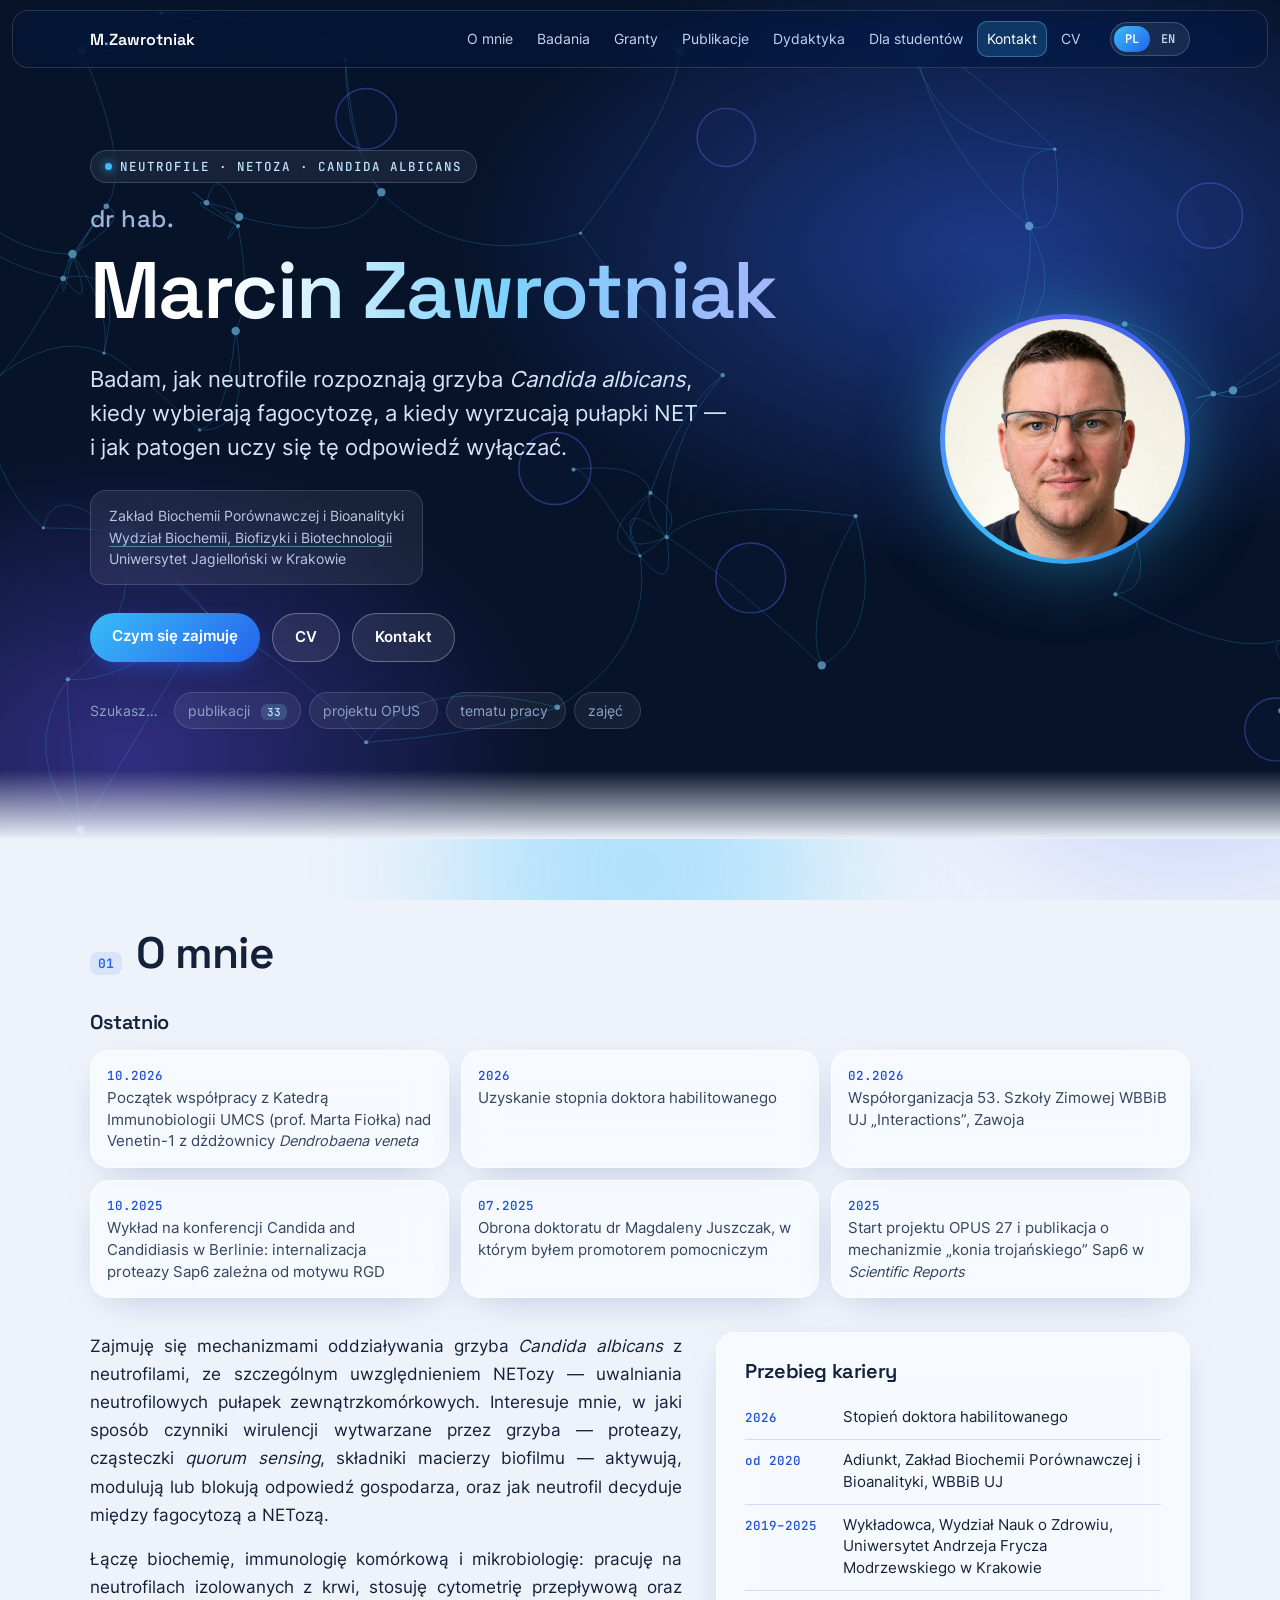
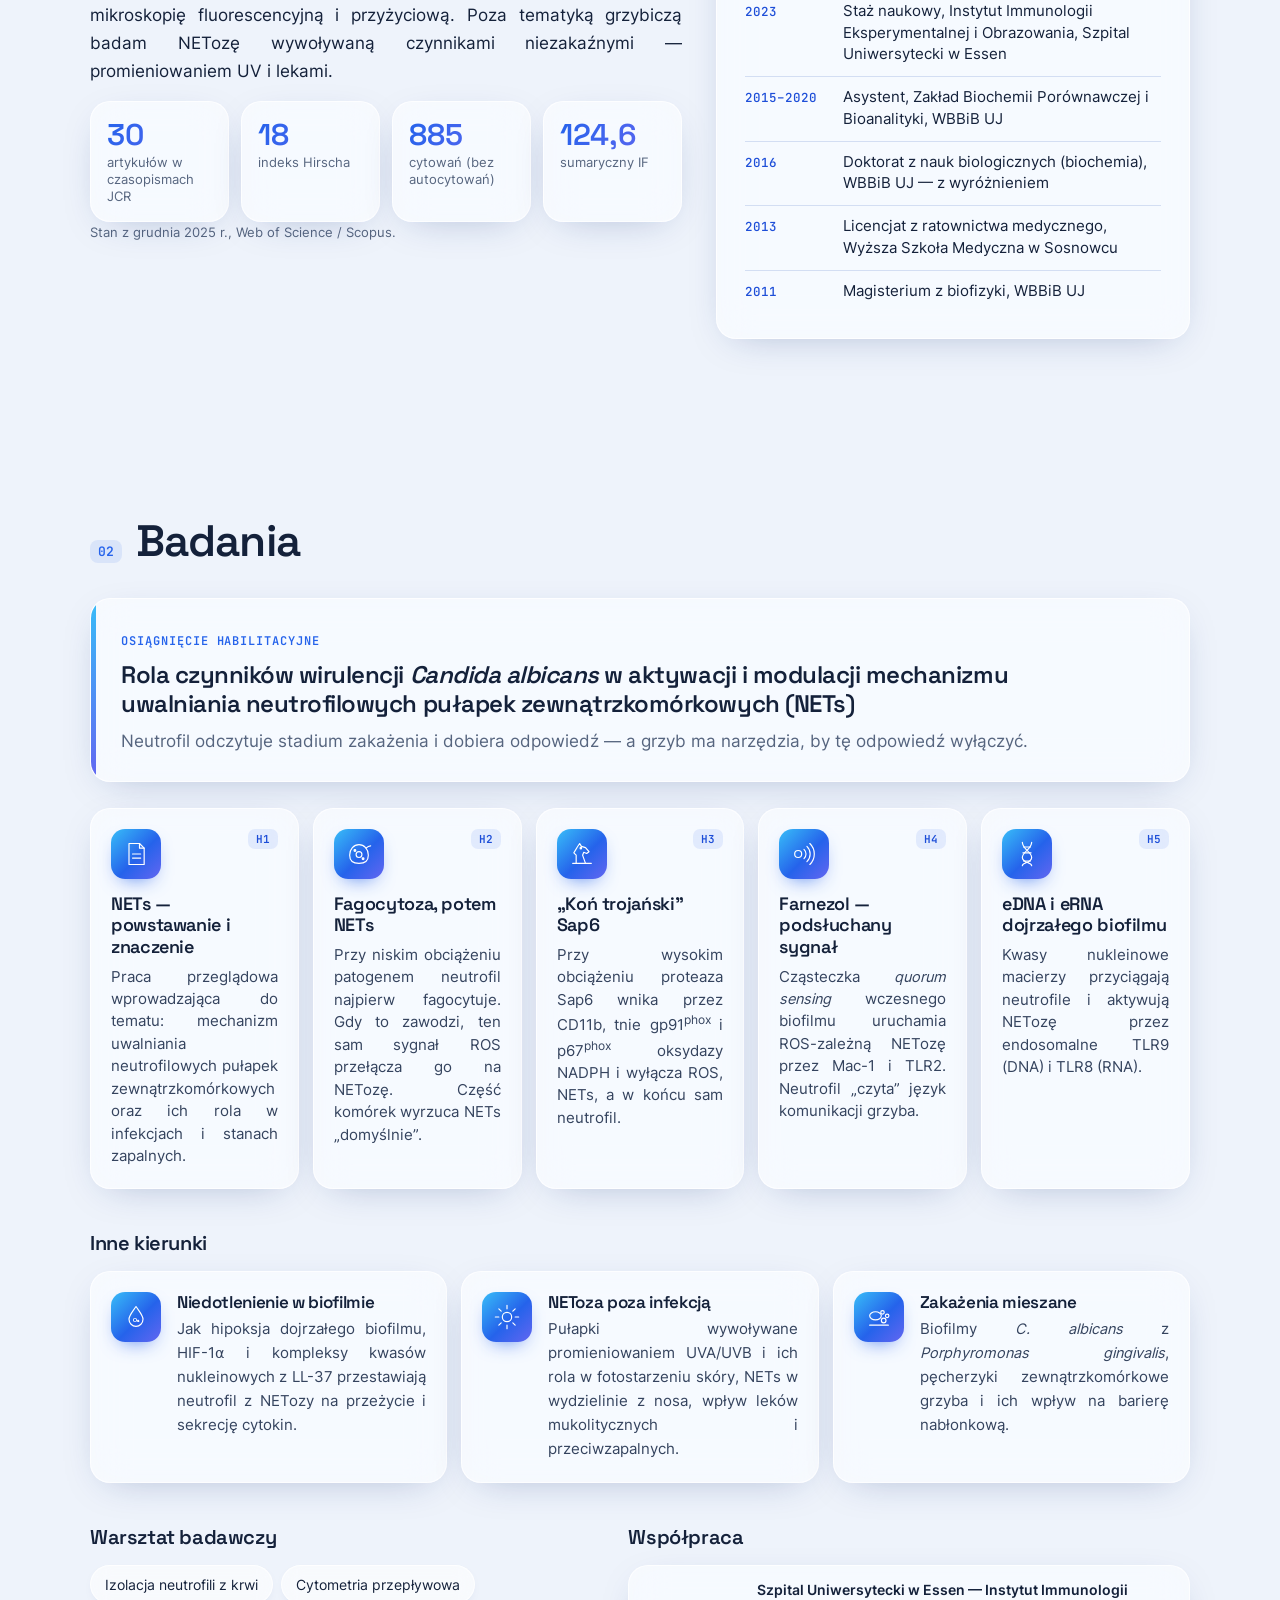
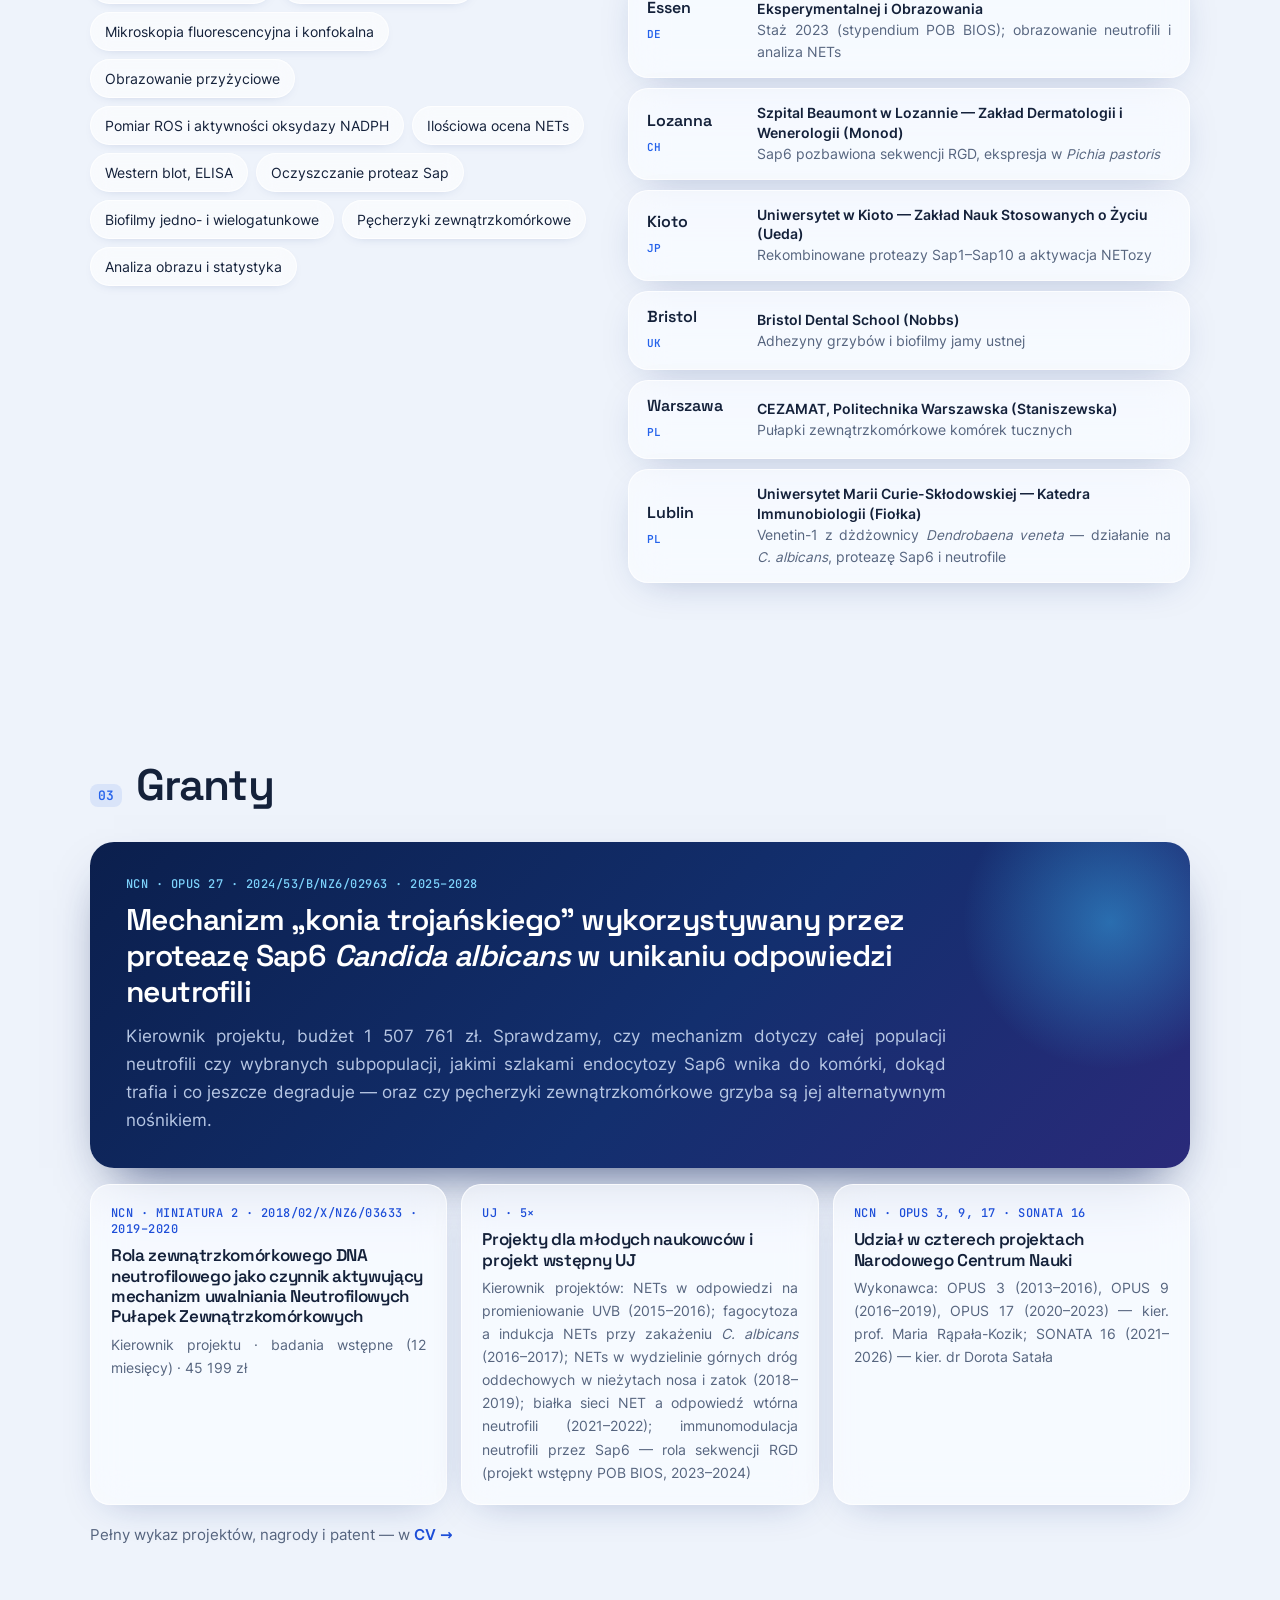
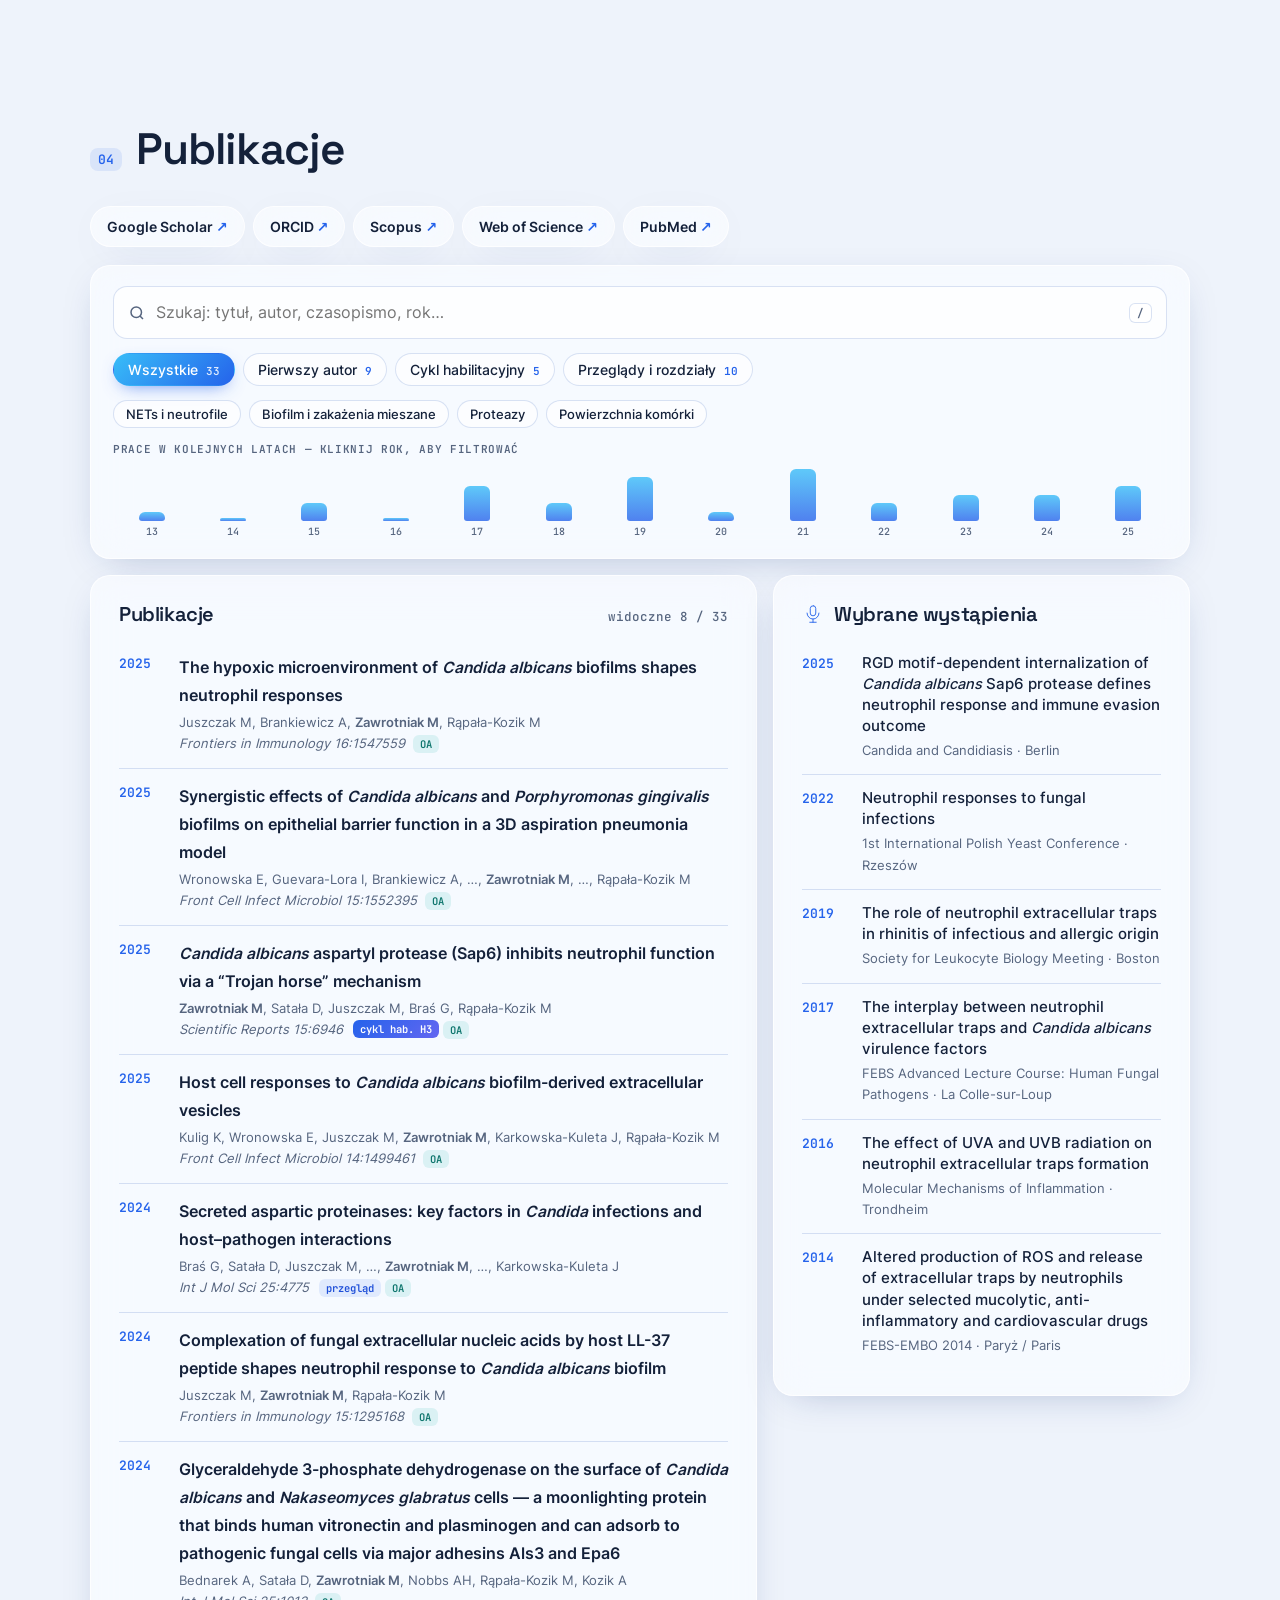
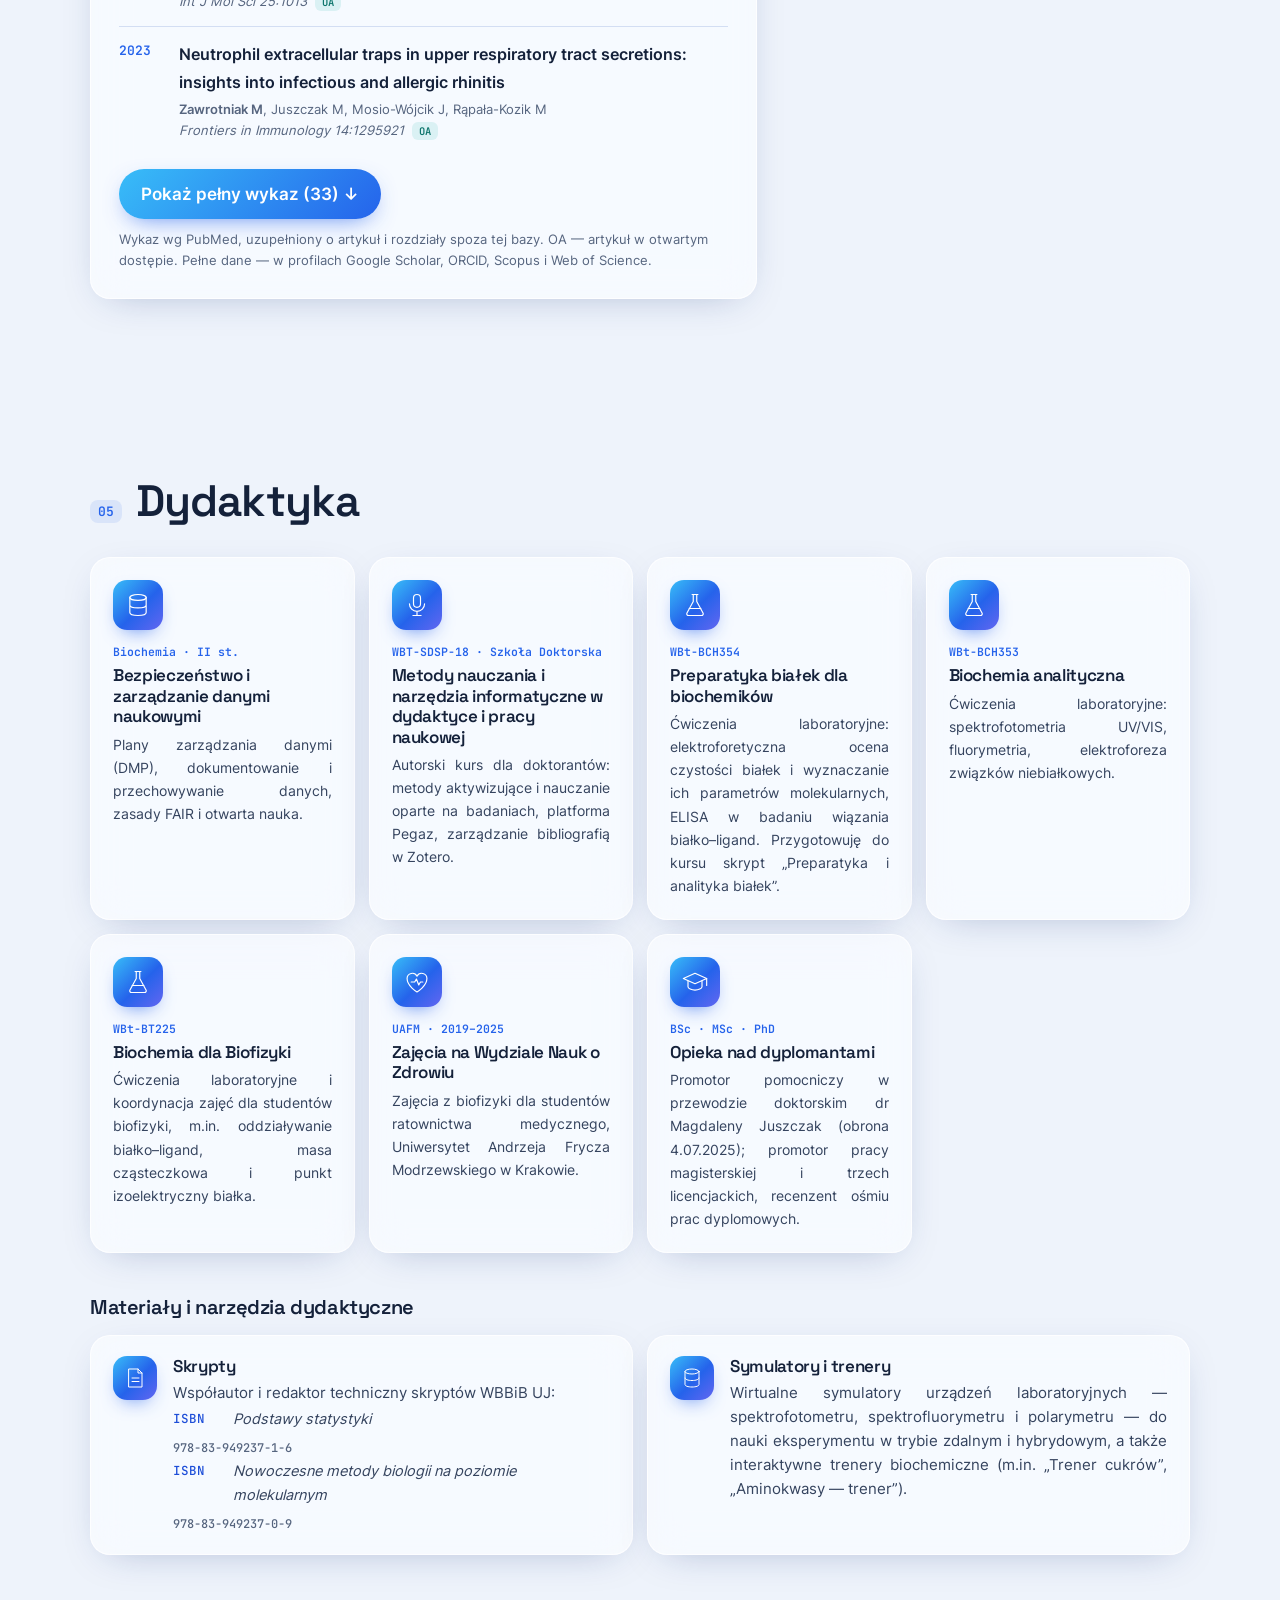
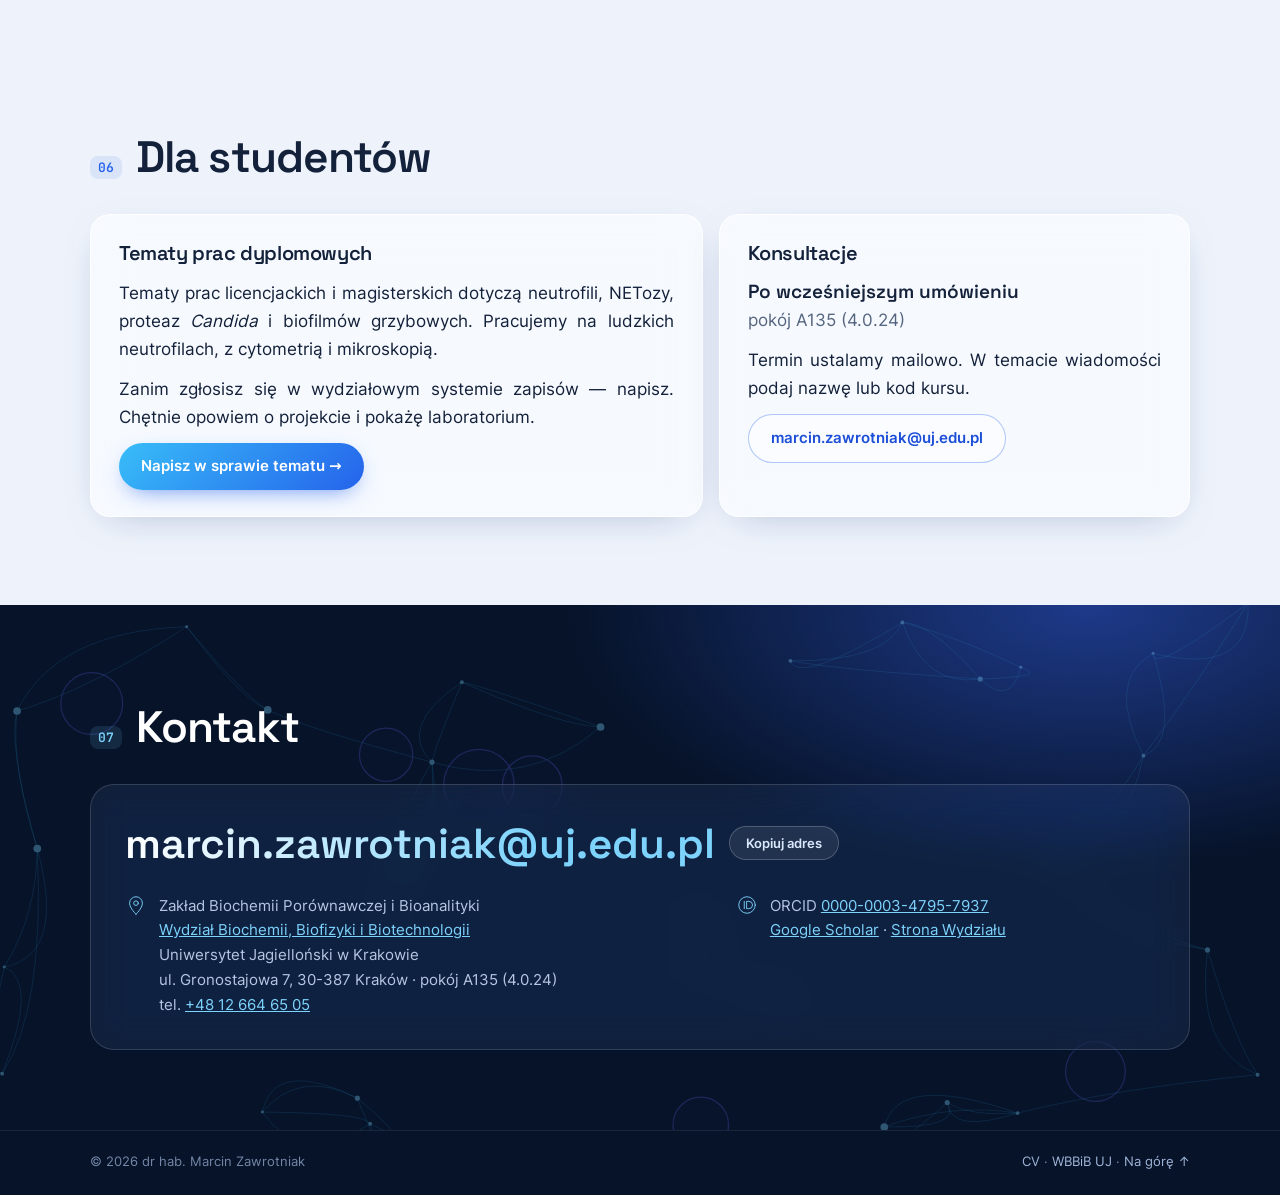
==== commit dcfedd3b: "Zdjęcie w nagłówku i podglądzie linku Co-Authored-By: Claude Opus 5.5 <noreply@anthropic.com> Claude" ====
--- a/index.html
+++ b/index.html
@@ -7,10 +7,14 @@
 <meta name="description" content="dr hab. Marcin Zawrotniak — biochemik z Uniwersytetu Jagiellońskiego. Neutrofile, NEToza i Candida albicans: badania, granty, publikacje, dydaktyka i kontakt.">
 <meta name="theme-color" content="#061329">
 <meta property="og:type" content="profile">
-<meta property="og:title" content="dr hab. Marcin Zawrotniak — biochemik, Uniwersytet Jagielloński">
-<meta property="og:description" content="dr hab. Marcin Zawrotniak — biochemik z Uniwersytetu Jagiellońskiego. Neutrofile, NEToza i Candida albicans: badania, granty, publikacje, dydaktyka i kontakt.">
+<meta property="og:site_name" content="marcinzawrotniak.pl">
+<meta property="og:title" content="dr hab. Marcin Zawrotniak">
+<meta property="og:description" content="Biochemik, Uniwersytet Jagielloński. Neutrofile, NEToza, Candida albicans.">
+<meta name="twitter:card" content="summary">
+<meta name="twitter:title" content="dr hab. Marcin Zawrotniak">
+<meta name="twitter:description" content="Biochemik, Uniwersytet Jagielloński. Neutrofile, NEToza, Candida albicans.">
 <meta property="og:url" content="https://marcinzawrotniak.pl/">
-<meta property="og:locale" content="pl_PL">
+<meta property="og:locale" content="pl_PL"><meta property="og:image" content="https://marcinzawrotniak.pl/foto.jpg">
 <link rel="canonical" href="https://marcinzawrotniak.pl/">
 <link rel="alternate" hreflang="pl" href="https://marcinzawrotniak.pl/"><link rel="alternate" hreflang="en" href="https://marcinzawrotniak.pl/en/"><link rel="alternate" hreflang="x-default" href="https://marcinzawrotniak.pl/">
 <link rel="icon" href="data:image/svg+xml,%3Csvg xmlns='http://www.w3.org/2000/svg' viewBox='0 0 64 64'%3E%3Crect width='64' height='64' rx='16' fill='%23061329'/%3E%3Ctext x='32' y='42' font-family='Arial' font-weight='700' font-size='26' fill='%2338bdf8' text-anchor='middle'%3EMZ%3C/text%3E%3C/svg%3E">
@@ -447,7 +451,7 @@
 <a href="#granty"><span class="l-pl">projektu OPUS</span></a>
 <a href="#studenci"><span class="l-pl">tematu pracy</span></a>
 <a href="#dydaktyka"><span class="l-pl">zajęć</span></a></nav></div>
-<div class="foto" title="Miejsce na zdjęcie — plik foto.jpg"><div>MZ</div></div></div></section><section id="o-mnie" class="sec"><div class="wrap"><header class="sec-head"><span class="num">01</span><h2><span class="l-pl">O mnie</span></h2></header>
+<div class="foto"><img src="foto.jpg" alt="Marcin Zawrotniak" width="250" height="250"></div></div></section><section id="o-mnie" class="sec"><div class="wrap"><header class="sec-head"><span class="num">01</span><h2><span class="l-pl">O mnie</span></h2></header>
 <div class="news"><h3 class="sub"><span class="l-pl">Ostatnio</span></h3><ul><li class="glass"><span class="when">10.2026</span><span class="l-pl">Początek współpracy z Katedrą Immunobiologii UMCS (prof. Marta Fiołka) nad Venetin-1 z dżdżownicy <i>Dendrobaena veneta</i></span></li><li class="glass"><span class="when">2026</span><span class="l-pl">Uzyskanie stopnia doktora habilitowanego</span></li><li class="glass"><span class="when">02.2026</span><span class="l-pl">Współorganizacja 53. Szkoły Zimowej WBBiB UJ „Interactions”, Zawoja</span></li><li class="glass"><span class="when">10.2025</span><span class="l-pl">Wykład na konferencji Candida and Candidiasis w Berlinie: internalizacja proteazy Sap6 zależna od motywu RGD</span></li><li class="glass"><span class="when">07.2025</span><span class="l-pl">Obrona doktoratu dr Magdaleny Juszczak, w którym byłem promotorem pomocniczym</span></li><li class="glass"><span class="when">2025</span><span class="l-pl">Start projektu OPUS 27 i publikacja o mechanizmie „konia trojańskiego” Sap6 w <i>Scientific Reports</i></span></li></ul></div>
 <div class="omnie"><div class="omnie-txt"><p class="l-pl">Zajmuję się mechanizmami oddziaływania grzyba <i>Candida albicans</i> z neutrofilami, ze szczególnym uwzględnieniem NETozy — uwalniania neutrofilowych pułapek zewnątrzkomórkowych. Interesuje mnie, w jaki sposób czynniki wirulencji wytwarzane przez grzyba — proteazy, cząsteczki <i>quorum sensing</i>, składniki macierzy biofilmu — aktywują, modulują lub blokują odpowiedź gospodarza, oraz jak neutrofil decyduje między fagocytozą a NETozą.</p><p class="l-pl">Łączę biochemię, immunologię komórkową i mikrobiologię: pracuję na neutrofilach izolowanych z krwi, stosuję cytometrię przepływową oraz mikroskopię fluorescencyjną i przyżyciową. Poza tematyką grzybiczą badam NETozę wywoływaną czynnikami niezakaźnymi — promieniowaniem UV i lekami.</p>
 <div class="stats"><div class="stat glass"><b data-count="30" data-dec="0">30</b><span class="l-pl">artykułów w czasopismach JCR</span></div><div class="stat glass"><b data-count="18" data-dec="0">18</b><span class="l-pl">indeks Hirscha</span></div><div class="stat glass"><b data-count="885" data-dec="0">885</b><span class="l-pl">cytowań (bez autocytowań)</span></div><div class="stat glass"><b data-count="124.6" data-dec="1">124,6</b><span class="l-pl">sumaryczny IF</span></div></div><p class="l-pl przypis">Stan z grudnia 2025 r., Web of Science / Scopus.</p></div>
